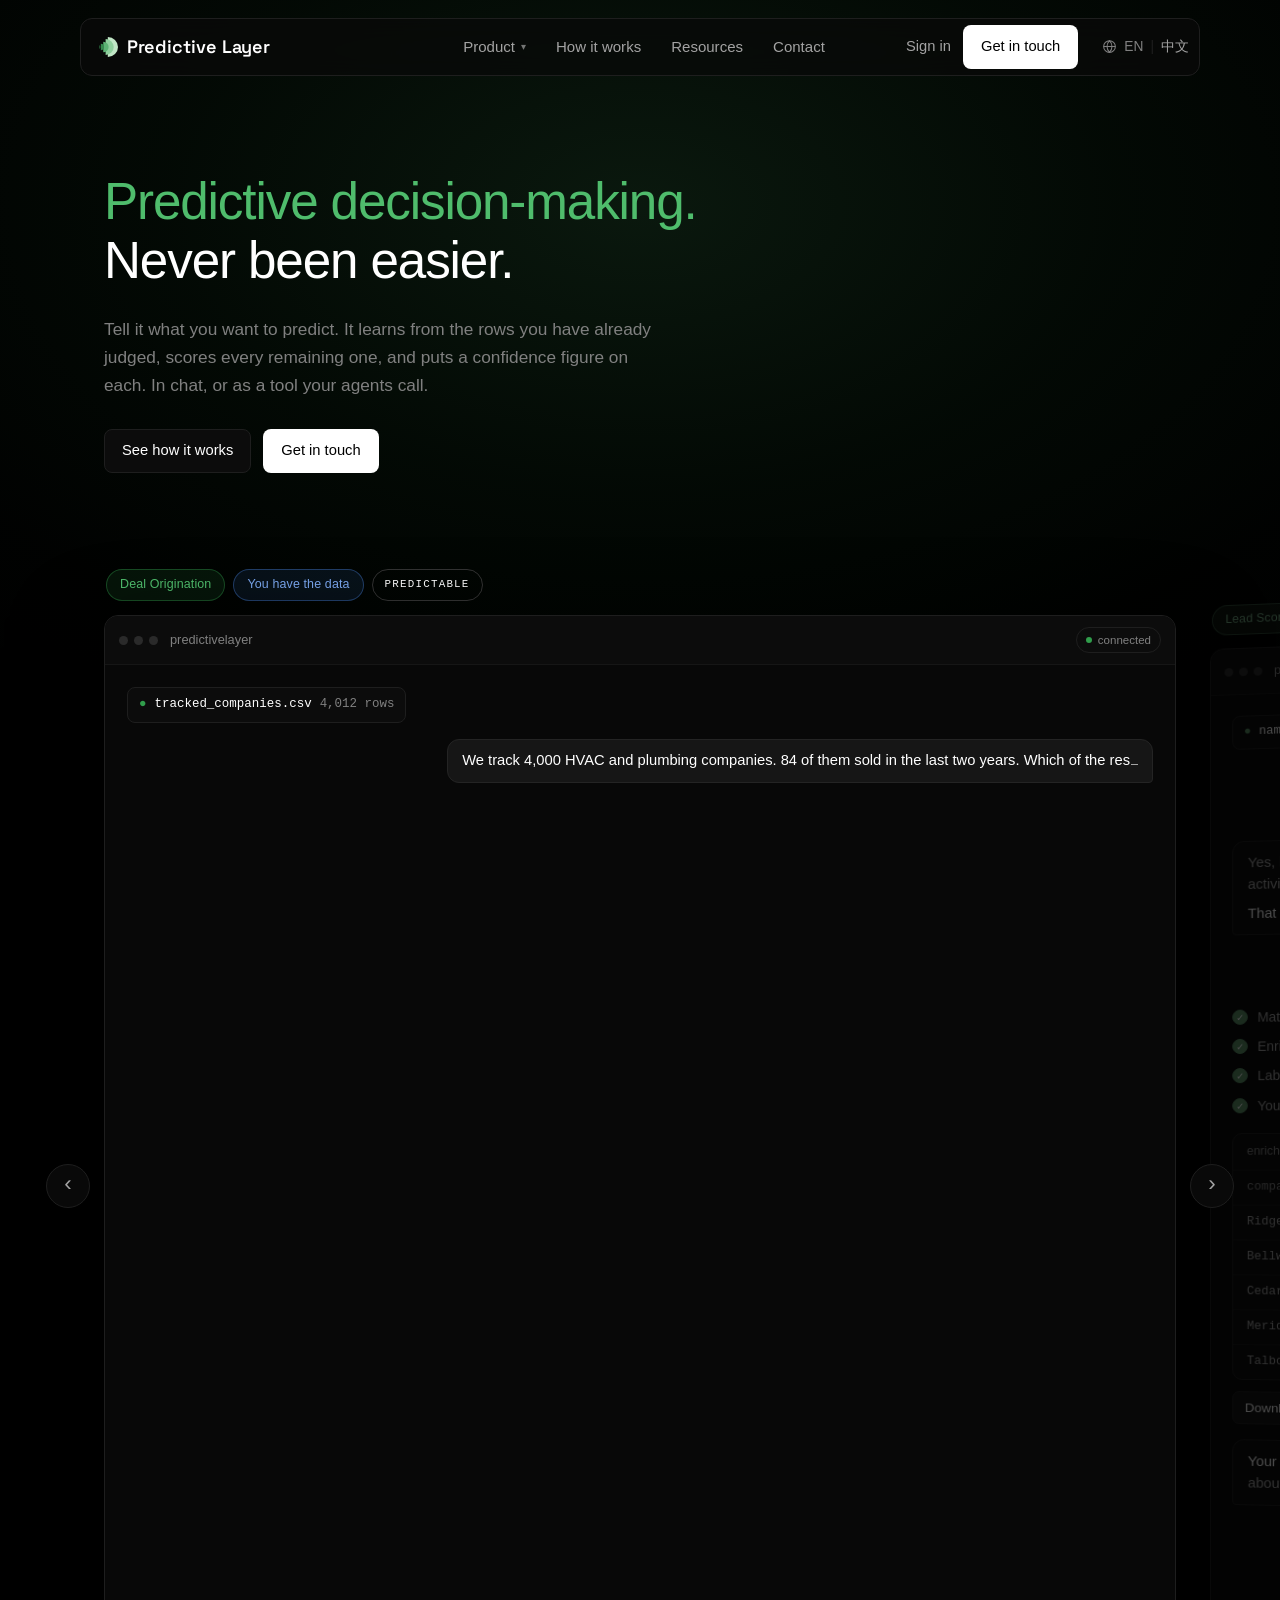
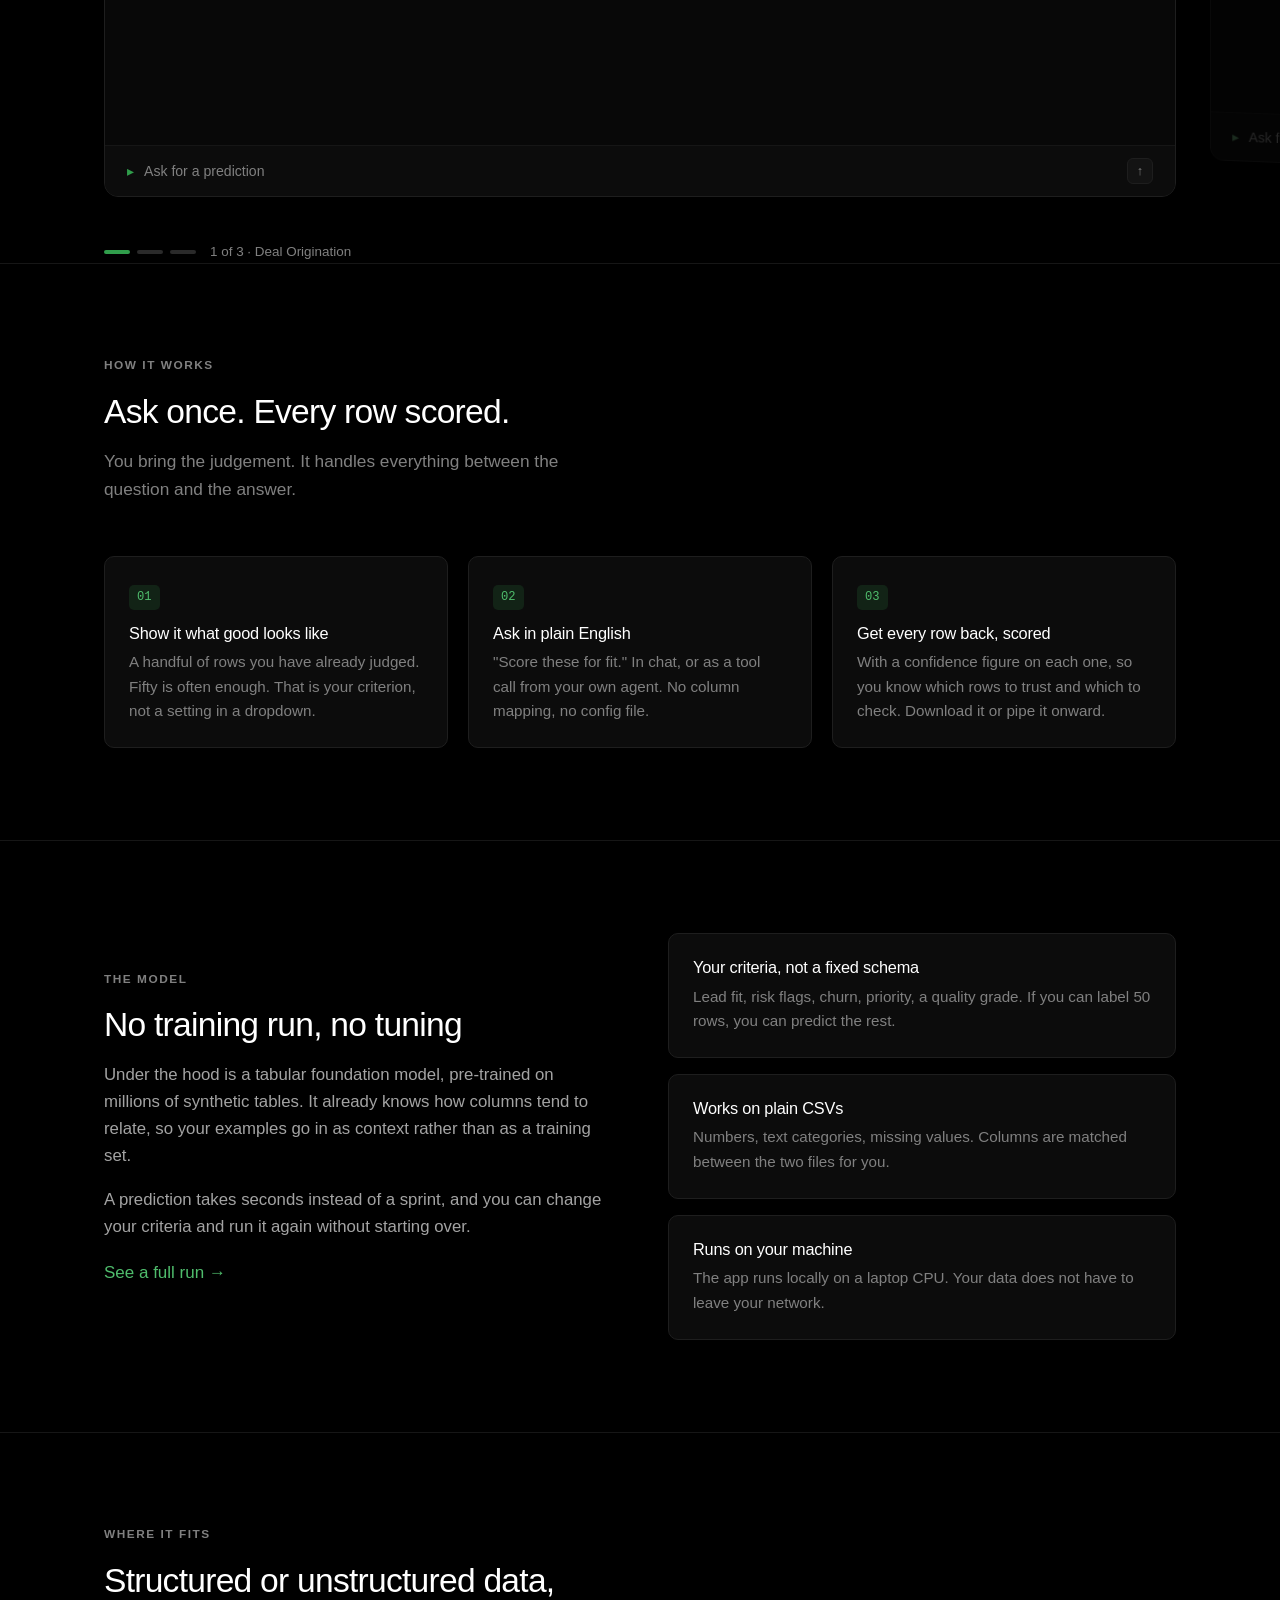
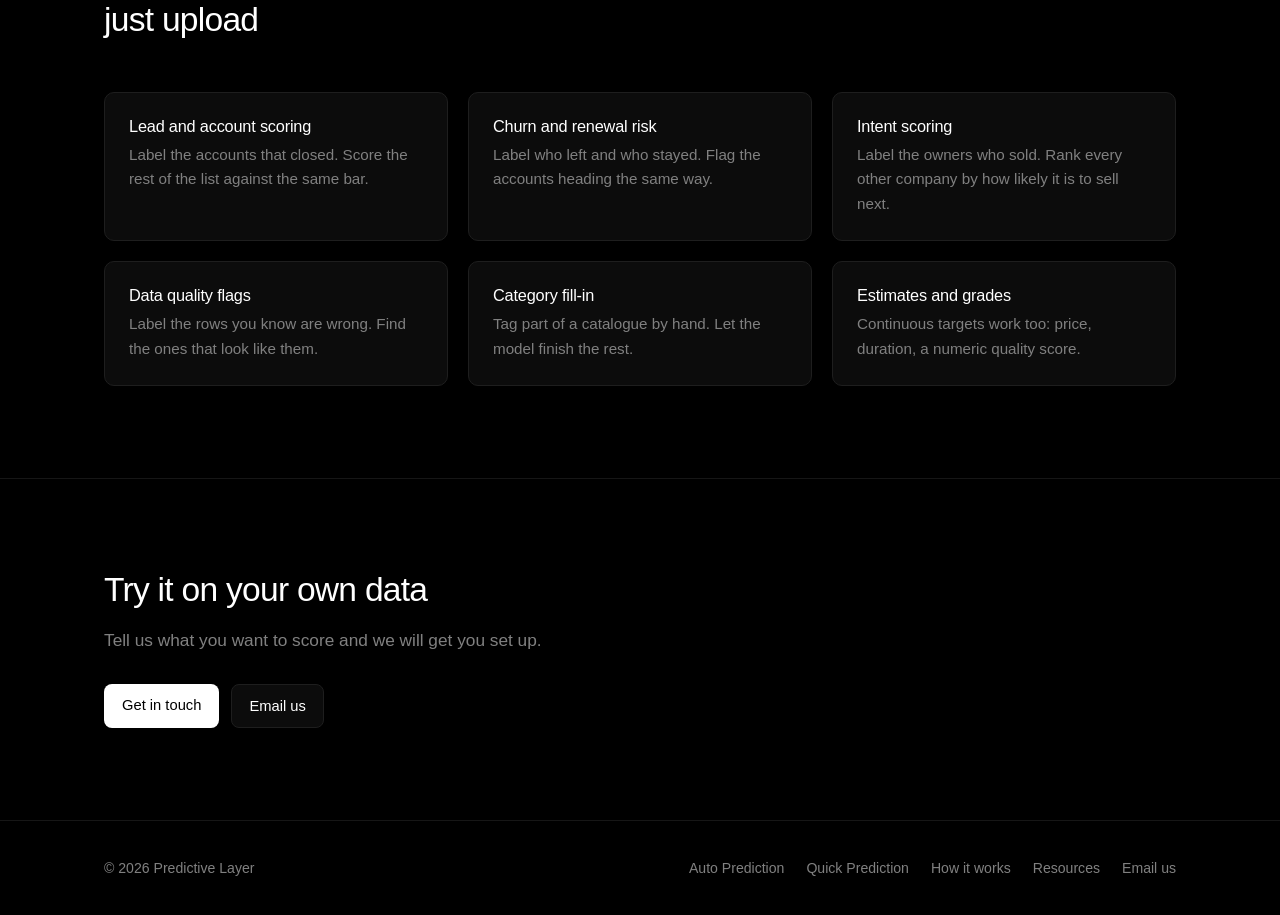
==== index.html @ 9418188b "Fix the blank results table, the dead contact button, and add Try it now Three things, all on the ma" ====
<!DOCTYPE html>
<html lang="en">
<head>
<meta charset="utf-8">
<meta name="viewport" content="width=device-width, initial-scale=1">
<title>predictivelayer.io — predictive decision-making, never been easier</title>
<meta name="description" content="Say what you want to predict. It learns from your labeled examples and scores every remaining row, with a confidence figure on each. In chat, or as a tool your agents call.">
<meta name="theme-color" content="#000000">
<link rel="stylesheet" href="styles.css?v=33">
<link rel="icon" href="/logo.svg" type="image/svg+xml">
</head>
<body>

<header class="site-header">
  <div class="wrap nav">
    <a class="wordmark" href="index.html"><img class="wordmark-mark" src="logo.svg" alt="" width="19" height="20" aria-hidden="true">Predictive Layer</a>
    <nav class="nav-links">
      <div class="nav-item">
        <button class="nav-trigger" aria-expanded="false" aria-haspopup="true">Product <span class="chev">&#9662;</span></button>
        <div class="menu">
          <a class="menu-item" href="auto.html">
            <span class="menu-title">Auto Prediction <span class="menu-tag">Flagship</span></span>
            <span class="menu-desc">Bring a question and a list of rows. It finds the data, labels a sample with you, and scores the rest.</span>
          </a>
          <a class="menu-item" href="product.html">
            <span class="menu-title">Quick Prediction <span class="menu-tag soft">Available now</span></span>
            <span class="menu-desc">Already have the rows and the labels? Drop in two CSVs and get a scored column back.</span>
          </a>
        </div>
      </div>
      <a href="index.html#how">How it works</a>
      <a href="resources.html">Resources</a>
      <a href="contact.html">Contact</a>
    </nav>
    <div class="nav-right">
      <a class="nav-signin" href="https://app.predictivelayer.io">Sign in</a>
      <a class="btn btn-primary" href="contact.html">Get in touch</a>
      <div class="lang-switch" role="group" aria-label="Language / 语言">
        <svg class="lang-globe" width="15" height="15" viewBox="0 0 16 16" fill="none" aria-hidden="true" focusable="false"><circle cx="8" cy="8" r="6.25" stroke="currentColor" stroke-width="1.1"/><path d="M1.75 8h12.5M8 1.75c1.7 1.85 2.65 3.95 2.65 6.25S9.7 12.4 8 14.25C6.3 12.4 5.35 10.3 5.35 8S6.3 3.6 8 1.75z" stroke="currentColor" stroke-width="1.1"/></svg>
        <span class="lang-current" aria-current="true">EN</span>
        <span class="lang-sep">|</span>
        <a class="lang-link" href="zh/index.html">中文</a>
      </div>
    </div>
    <button class="nav-toggle" aria-expanded="false" aria-label="Menu">Menu</button>
  </div>
</header>

<main>

  <section class="hero">
    <div class="wrap">
      <h1><span class="hl">Predictive decision-making.</span><br class="brk"> Never been easier.</h1>
      <p class="sub">Tell it what you want to predict. It learns from the rows you have already judged, scores every remaining one, and puts a confidence figure on each. In chat, or as a tool your agents call.</p>
      <div class="btn-row center">
        <a class="btn btn-secondary" href="auto.html">See how it works</a>
        <a class="btn btn-primary" href="contact.html">Get in touch</a>
      </div>

      <div class="hero-visual">
        <div class="carousel-wrap">
          <div class="carousel" id="carousel">
          <div class="demo-card" data-scene
               data-label="Deal Origination">
            <span class="scene-tags"><span class="tag-use">Deal Origination</span><span class="tag-data">You have the data</span><span class="tag-verdict">Predictable</span></span>
            <div class="demo">
            <div class="demo-bar">
              <span class="dots"><i></i><i></i><i></i></span>
              <span>predictivelayer</span>
              <span class="spacer"></span>
              <span class="pill"><span class="live"></span> connected</span>
            </div>
            <div class="demo-body">

              <div class="chips">
                <span class="chip"><span class="ic">&#9679;</span> tracked_companies.csv <span class="sz">4,012 rows</span></span>
              </div>

              <div class="msg msg-user" data-q="We track 4,000 HVAC and plumbing companies. 84 of them sold in the last two years. Which of the rest are most likely to sell next?"><span data-typed></span><span class="cursor"></span></div>

              <div class="msg msg-bot">
                I will treat those 84 owners as your examples of someone who sold, and score everyone else against them.
                <span class="q">Two things before I start. Does a sale to a strategic buyer count the same as a sale to a fund? And is there a size you stop caring below?</span>
              </div>

              <div class="msg msg-user" data-q="Both count. Ignore anything under 20 staff."><span data-typed></span><span class="cursor"></span></div>

              <div class="steps">
                <div class="step"><span class="tick">&#10003;</span>Read your list <span class="val">4,012 companies, 84 marked sold</span></div>
                <div class="step"><span class="tick">&#10003;</span>Kept the ones in range <span class="val">3,180 with 20 staff or more</span></div>
                <div class="step"><span class="tick">&#10003;</span>Found what the 84 had in common <span class="val">owner age, years held, flat headcount</span></div>
                <div class="step"><span class="tick">&#10003;</span>Scored everyone else <span class="val">3,096 companies in 7.4s</span></div>
              </div>

              <div class="result">
                <div class="tbl-wrap">
                  <div class="tbl-head"><span>tracked_companies_scored.csv</span><span class="dl">sorted by sell intent</span></div>
                  <div class="tbl-scroll">
                    <table class="data">
                      <thead>
                        <tr>
                          <th>company</th><th>owner age</th><th>years held</th><th>staff</th><th>state</th>
                          <th class="col-new">sell intent</th><th class="col-new">confidence</th>
                        </tr>
                      </thead>
                      <tbody>
                        <tr><td>Northwind Mechanical</td><td>63</td><td>27</td><td>41</td><td>OH</td>
                            <td class="col-new">high</td><td class="col-new">0.92</td></tr>
                        <tr><td>Kestrel Heating</td><td>67</td><td>31</td><td>24</td><td>PA</td>
                            <td class="col-new">high</td><td class="col-new">0.81</td></tr>
                        <tr><td>Orchard Climate</td><td>59</td><td>22</td><td>63</td><td>NC</td>
                            <td class="col-new">high</td><td class="col-new">0.64</td></tr>
                        <tr><td>Vantage Air</td><td>45</td><td>12</td><td>130</td><td>FL</td>
                            <td class="col-new">low</td><td class="col-new">0.90</td></tr>
                        <tr><td>Aster Plumbing Co</td><td>38</td><td>6</td><td>88</td><td>TX</td>
                            <td class="col-new">low</td><td class="col-new">0.87</td></tr>
                      </tbody>
                    </table>
                  </div>
                </div>
                <div class="demo-cta"><span class="dl">Download CSV</span><span>Your original rows, untouched. Two columns added.</span></div>
              </div>

              <div class="msg msg-bot">
                <b>214 companies score above 0.80.</b> That is your call list for the quarter. Ask me why any one of them scored the way it did, or tell me I got one wrong and I will take it into account.
              </div>

            </div>
            <div class="demo-foot">
              <span class="caret">&#9656;</span>
              <span>Ask for a prediction</span>
              <span class="spacer"></span>
              <span class="send">&#8593;</span>
            </div>
            </div>
          </div>
          <div class="demo-card" data-scene
               data-label="Lead Scoring">
            <span class="scene-tags"><span class="tag-use">Lead Scoring</span><span class="tag-data missing">You do not have the data</span><span class="tag-verdict">Predictable</span></span>
            <div class="demo">
            <div class="demo-bar">
              <span class="dots"><i></i><i></i><i></i></span>
              <span>predictivelayer</span>
              <span class="spacer"></span>
              <span class="pill"><span class="live"></span> connected</span>
            </div>
            <div class="demo-body">

              <div class="chips">
                <span class="chip"><span class="ic">&#9679;</span> names_only.csv <span class="sz">1,120 rows &middot; 2 columns</span></span>
              </div>

              <div class="msg msg-user" data-q="All I have is 1,120 company names and the town each one is in. No headcount, no owner, no accounts. Can you still tell me which ones are worth a call?"><span data-typed></span><span class="cursor"></span></div>

              <div class="msg msg-bot">
                Yes, but I have to go and find the data first. For each name I will pull what is public: headcount, how long it has traded, hiring activity, reviews, licence records. Then I will label a sample myself, in writing, and you correct the ones I got wrong.
                <span class="q">That data is scraped, so it is right most of the time and not all of the time. How many companies do you want to end up ringing?</span>
              </div>

              <div class="msg msg-user" data-q="About fifty. I would rather see too many than miss one."><span data-typed></span><span class="cursor"></span></div>

              <div class="steps">
                <div class="step"><span class="tick">&#10003;</span>Matched your names to a public record <span class="val">1,043 of 1,120</span></div>
                <div class="step"><span class="tick">&#10003;</span>Enriched every one <span class="val">14 fields per company, from filings, job posts and reviews</span></div>
                <div class="step"><span class="tick">&#10003;</span>Labeled a sample itself <span class="val">60 rows, each with a written reason</span></div>
                <div class="step"><span class="tick">&#10003;</span>You changed 7, then it scored the rest <span class="val">983 companies in 4.1s</span></div>
              </div>

              <div class="result">
                <div class="tbl-wrap">
                  <div class="tbl-head"><span>enriched_and_scored.csv</span><span class="dl">five columns it found, two it predicted</span></div>
                  <div class="tbl-scroll">
                    <table class="data">
                      <thead>
                        <tr>
                          <th>company</th><th>town</th><th>staff</th><th>years trading</th><th>hiring</th>
                          <th class="col-new">worth a call</th><th class="col-new">confidence</th>
                        </tr>
                      </thead>
                      <tbody>
                        <tr><td>Ridgeline Plumbing</td><td>Toledo OH</td><td>31</td><td>24</td><td>none</td>
                            <td class="col-new">yes</td><td class="col-new">0.74</td></tr>
                        <tr><td>Bellweather Heating</td><td>Erie PA</td><td>44</td><td>19</td><td>none</td>
                            <td class="col-new">yes</td><td class="col-new">0.68</td></tr>
                        <tr><td>Cedar Point Mechanical</td><td>Akron OH</td><td>26</td><td>31</td><td>none</td>
                            <td class="col-new">yes</td><td class="col-new">0.61</td></tr>
                        <tr><td>Meridian Air</td><td>Columbus OH</td><td>118</td><td>9</td><td>heavy</td>
                            <td class="col-new">no</td><td class="col-new">0.83</td></tr>
                        <tr><td>Talbot Services</td><td>Dayton OH</td><td>12</td><td>5</td><td>steady</td>
                            <td class="col-new">no</td><td class="col-new">0.79</td></tr>
                      </tbody>
                    </table>
                  </div>
                </div>
                <div class="demo-cta"><span class="dl">Download CSV</span><span>Your two columns, plus the fourteen it found and the two it predicted.</span></div>
              </div>

              <div class="msg msg-bot">
                <b>Your top 50 are ready.</b> Three fields in ten came from a guess rather than a filing, so treat this as who to ring first, not as a fact about the business. Ask me where any number came from and I will show you the source.
              </div>

            </div>
            <div class="demo-foot">
              <span class="caret">&#9656;</span>
              <span>Ask for a prediction</span>
              <span class="spacer"></span>
              <span class="send">&#8593;</span>
            </div>
            </div>
          </div>
          <div class="demo-card" data-scene
               data-label="Pattern recognition">
            <span class="scene-tags"><span class="tag-use">Pattern recognition</span><span class="tag-data complex">Predict a complex value</span><span class="tag-verdict">Predictable</span></span>
            <div class="demo">
            <div class="demo-bar">
              <span class="dots"><i></i><i></i><i></i></span>
              <span>predictivelayer</span>
              <span class="spacer"></span>
              <span class="pill"><span class="live"></span> connected</span>
            </div>
            <div class="demo-body">

              <div class="chips">
                <span class="chip"><span class="ic">&#9679;</span> past_deals.csv <span class="sz">210 rows &middot; 9 columns</span></span>
                <span class="chip"><span class="ic">&#9679;</span> current_pipeline.csv <span class="sz">12 rows</span></span>
              </div>

              <div class="msg msg-user" data-q="Here are 210 deals we have closed or watched close, with what was paid and the earnings at the time. What would the twelve on my current list go for?"><span data-typed></span><span class="cursor"></span></div>

              <div class="msg msg-bot">
                Your file has price paid and it has earnings, but there is no column for the multiple, and the multiple is the thing you are asking me to predict.
                <span class="q">I can work it out: price divided by earnings, on every row where both are filled. Two of your deals have no earnings and would drop out. Shall I derive it?</span>
              </div>

              <div class="msg msg-user" data-q="Yes, derive it."><span data-typed></span><span class="cursor"></span></div>

              <div class="msg msg-bot">
                Done. 208 deals now carry a multiple, from 3.1x to 8.4x.
                <span class="q">That is thin for a number spread that wide. I can keep some of your deals back and price them blind, so you see how far off I am before you trust the twelve. How many should I hold?</span>
              </div>

              <div class="msg msg-user" data-q="Hold forty."><span data-typed></span><span class="cursor"></span></div>

              <div class="steps">
                <div class="step"><span class="tick">&#10003;</span>Derived the multiple <span class="val">price &divide; earnings, on 208 of 210 deals</span></div>
                <div class="step"><span class="tick">&#10003;</span>Held 40 back and priced them blind <span class="val">never saw what was paid</span></div>
                <div class="step"><span class="tick">&#10003;</span>Checked itself against the real price <span class="val">off by 0.4x on average</span></div>
                <div class="step"><span class="tick">&#10003;</span>Priced your current list <span class="val">12 companies in 1.2s</span></div>
              </div>

              <div class="result">
                <div class="tbl-wrap">
                  <div class="tbl-head"><span>current_pipeline_priced.csv</span><span class="dl">sorted by multiple</span></div>
                  <div class="tbl-scroll">
                    <table class="data">
                      <thead>
                        <tr>
                          <th>company</th><th>revenue</th><th>ebitda</th><th>staff</th><th>years trading</th>
                          <th class="col-new">multiple</th><th class="col-new">likely range</th>
                        </tr>
                      </thead>
                      <tbody>
                        <tr><td>Orchard Climate</td><td>$14.2m</td><td>$2.7m</td><td>63</td><td>22</td>
                            <td class="col-new">6.1</td><td class="col-new">5.2 to 7.3</td></tr>
                        <tr><td>Vantage Air</td><td>$26.8m</td><td>$4.1m</td><td>130</td><td>12</td>
                            <td class="col-new">5.9</td><td class="col-new">5.1 to 6.8</td></tr>
                        <tr><td>Northwind Mechanical</td><td>$9.4m</td><td>$1.6m</td><td>41</td><td>27</td>
                            <td class="col-new">5.4</td><td class="col-new">4.8 to 6.2</td></tr>
                        <tr><td>Aster Plumbing Co</td><td>$17.3m</td><td>$2.2m</td><td>88</td><td>6</td>
                            <td class="col-new">4.9</td><td class="col-new">4.0 to 6.0</td></tr>
                        <tr><td>Kestrel Heating</td><td>$5.1m</td><td>$0.8m</td><td>24</td><td>31</td>
                            <td class="col-new">4.6</td><td class="col-new">3.9 to 5.4</td></tr>
                      </tbody>
                    </table>
                  </div>
                </div>
                <div class="demo-cta"><span class="dl">Download CSV</span><span>A multiple and a range on every row in your pipeline.</span></div>
              </div>

              <div class="msg msg-bot">
                <b>Median 5.1x across your twelve.</b> Two sit above anything you have paid before, which usually means I have no close comparison rather than that the business is special. On the forty deals I never saw, I was off by 0.4x.
              </div>

            </div>
            <div class="demo-foot">
              <span class="caret">&#9656;</span>
              <span>Ask for a prediction</span>
              <span class="spacer"></span>
              <span class="send">&#8593;</span>
            </div>
            </div>
          </div>
          </div>
          <button class="demo-arrow prev" data-demo-prev aria-label="Previous example">&#8249;</button>
          <button class="demo-arrow next" data-demo-next aria-label="Next example">&#8250;</button>
        </div>

        <div class="demo-nav">
          <span class="demo-pips" id="demo-pips"></span>
          <span class="demo-label" id="demo-label"></span>
        </div>
      </div>
      </div>
    </div>
  </section>

  <section class="rule" id="how">
    <div class="wrap">
      <p class="eyebrow center">How it works</p>
      <h2 class="center">Ask once. Every row scored.</h2>
      <p class="sub center">You bring the judgement. It handles everything between the question and the answer.</p>
      <div class="grid grid-3" style="margin-top:52px">
        <div class="card">
          <span class="step-num">01</span>
          <h3>Show it what good looks like</h3>
          <p>A handful of rows you have already judged. Fifty is often enough. That is your criterion, not a setting in a dropdown.</p>
        </div>
        <div class="card">
          <span class="step-num">02</span>
          <h3>Ask in plain English</h3>
          <p>"Score these for fit." In chat, or as a tool call from your own agent. No column mapping, no config file.</p>
        </div>
        <div class="card">
          <span class="step-num">03</span>
          <h3>Get every row back, scored</h3>
          <p>With a confidence figure on each one, so you know which rows to trust and which to check. Download it or pipe it onward.</p>
        </div>
      </div>
    </div>
  </section>

  <section class="rule">
    <div class="wrap">
      <div class="grid split">
        <div>
          <p class="eyebrow">The model</p>
          <h2>No training run, no tuning</h2>
          <p class="lead">Under the hood is a tabular foundation model, pre-trained on millions of synthetic tables. It already knows how columns tend to relate, so your examples go in as context rather than as a training set.</p>
          <p class="lead">A prediction takes seconds instead of a sprint, and you can change your criteria and run it again without starting over.</p>
          <p><a href="auto.html">See a full run &rarr;</a></p>
        </div>
        <div class="grid" style="gap:16px">
          <div class="card">
            <h3>Your criteria, not a fixed schema</h3>
            <p>Lead fit, risk flags, churn, priority, a quality grade. If you can label 50 rows, you can predict the rest.</p>
          </div>
          <div class="card">
            <h3>Works on plain CSVs</h3>
            <p>Numbers, text categories, missing values. Columns are matched between the two files for you.</p>
          </div>
          <div class="card">
            <h3>Runs on your machine</h3>
            <p>The app runs locally on a laptop CPU. Your data does not have to leave your network.</p>
          </div>
        </div>
      </div>
    </div>
  </section>

  <section class="rule">
    <div class="wrap">
      <p class="eyebrow center">Where it fits</p>
      <h2 class="center">Structured or unstructured data,<br class="brk"> just upload</h2>
      <div class="grid grid-3" style="margin-top:52px">
        <div class="card"><h3>Lead and account scoring</h3><p>Label the accounts that closed. Score the rest of the list against the same bar.</p></div>
        <div class="card"><h3>Churn and renewal risk</h3><p>Label who left and who stayed. Flag the accounts heading the same way.</p></div>
        <div class="card"><h3>Intent scoring</h3><p>Label the owners who sold. Rank every other company by how likely it is to sell next.</p></div>
        <div class="card"><h3>Data quality flags</h3><p>Label the rows you know are wrong. Find the ones that look like them.</p></div>
        <div class="card"><h3>Category fill-in</h3><p>Tag part of a catalogue by hand. Let the model finish the rest.</p></div>
        <div class="card"><h3>Estimates and grades</h3><p>Continuous targets work too: price, duration, a numeric quality score.</p></div>
      </div>
    </div>
  </section>

  <section class="rule">
    <div class="wrap narrow center">
      <h2>Try it on your own data</h2>
      <p class="sub center" style="margin-bottom:0">Tell us what you want to score and we will get you set up.</p>
      <div class="btn-row center">
        <a class="btn btn-primary" href="contact.html">Get in touch</a>
        <button class="btn btn-secondary" data-mail-open>Email us</button>
      </div>
    </div>
  </section>

</main>

<footer class="site-footer">
  <div class="wrap footer-row">
    <div>&copy; 2026 Predictive Layer</div>
    <div class="footer-links">
      <a href="auto.html">Auto Prediction</a>
      <a href="product.html">Quick Prediction</a>
      <a href="index.html#how">How it works</a>
      <a href="resources.html">Resources</a>
      <a href="#" data-mail-open>Email us</a>
    </div>
  </div>
</footer>

<script src="main.js?v=16"></script>
</body>
</html>
---- styles.css ----
/* predictivelayer.io — marketing site
   Plain CSS. No frameworks, no external fonts, no trackers. */

:root {
  /* True black, greys stepped so panels separate without a visible border. */
  --bg:         #000;
  --bg-2:       #080808;
  --panel:      #0c0c0c;
  --panel-2:    #131313;
  --line:       #1e1e1e;
  --line-soft:  #161616;

  --ink:        #fff;
  --ink-2:      #a3a3a3;
  --muted:      #808080;

  /* Brand green. --sand is the fill, --sand-text the lifted version for
     small text and links. The names are historical; the hue is green. */
  --sand-deep:  #1f4d2d;
  --sand:       #309d4b;
  --sand-2:     #277f3d;
  --sand-text:  #4fbc6c;
  --sand-soft:  #c1e6c6;

  /* Supporting spectrum. Blue is the second state and the second data
     series. Amber is caution. Red is errors only, never a data category.
     Red and green are never the only thing telling two states apart. */
  --blue:       #4a86e8;
  --blue-text:  #7ba8f0;
  --blue-dim:   rgba(74,134,232,.15);
  --amber:      #d9962b;
  --amber-text: #e9b84a;
  --amber-dim:  rgba(217,150,43,.13);
  --red:        #e5484d;
  --red-text:   #f08d90;
  --violet:     #8b7bea;

  --accent:     var(--sand);
  --accent-2:   var(--sand-2);
  --accent-dim: rgba(48,157,75,.16);
  --accent-ink: var(--sand-text);

  --radius:     10px;
  --radius-lg:  14px;
  --maxw:       1120px;

  --font: -apple-system, BlinkMacSystemFont, "Segoe UI", Roboto, Helvetica,
          Arial, sans-serif;
  --mono: ui-monospace, SFMono-Regular, "SF Mono", Menlo, Consolas,
          "Liberation Mono", monospace;
}

/* Space Grotesk, SIL Open Font License. Self-hosted and subset to the
   sixteen characters of the wordmark, so it costs 1.4KB and no third party
   ever sees a request. */
@font-face {
  font-family: "Wordmark";
  src: url("wordmark.woff2") format("woff2");
  font-weight: 600;
  font-style: normal;
  font-display: swap;
}

/* The Chinese wordmark, same trick: Alibaba PuHuiTi 3.0 SemiBold subset to
   the four characters of 普微智能. 1.4KB, so it costs the same as the Latin
   one and looks identical on every machine instead of falling back to
   whatever CJK font the visitor happens to have. Free for commercial use. */
@font-face {
  font-family: "WordmarkZH";
  src: url("wordmark-zh.woff2") format("woff2");
  font-weight: 600;
  font-style: normal;
  font-display: swap;
}

*, *::before, *::after { box-sizing: border-box; }

html {
  -webkit-text-size-adjust: 100%;
  scroll-behavior: smooth;
  background: var(--bg);
  /* The hero carousel is deliberately wider than the viewport. Clip rather
     than hide: clip does not turn the root into a scroll container, so it
     cannot be dragged sideways and sticky positioning still works. */
  overflow-x: clip;
}

body {
  margin: 0;
  /* Positioned so the oversized glow below is clipped by body's own box.
     Without this its containing block is the page, and it escapes the clip
     and drags a horizontal scrollbar along with it. */
  position: relative;
  font-family: var(--font);
  font-size: 17px;
  line-height: 1.6;
  color: var(--ink-2);
  background: var(--bg);
  -webkit-font-smoothing: antialiased;
  overflow-x: clip;
}

/* Green glow behind the top of the page. Kept low: on true black a wash
   this size reads as haze long before it reads as colour. */
body::before {
  content: "";
  position: absolute;
  top: -420px;
  left: 50%;
  transform: translateX(-50%);
  width: 2100px;
  height: 1250px;
  background: radial-gradient(ellipse at center,
              rgba(79,188,108,.13) 0%,
              rgba(48,157,75,.06) 32%,
              rgba(31,77,45,.025) 56%,
              rgba(0,0,0,0) 74%);
  pointer-events: none;
  z-index: 0;
}

h1, h2, h3, h4 {
  color: var(--ink);
  line-height: 1.16;
  letter-spacing: -0.022em;
  margin: 0 0 .5em;
  font-weight: 500;
}

h1 { font-size: 3.2rem; }
h2 { font-size: 2.1rem; }
h3 { font-size: 1.02rem; font-weight: 500; letter-spacing: -0.012em; }

p { margin: 0 0 1.05em; }

a { color: var(--accent-ink); text-decoration: none; }
a:hover { color: var(--sand-soft); }

code {
  font-family: var(--mono);
  font-size: .875em;
  background: var(--panel-2);
  border: 1px solid var(--line);
  border-radius: 4px;
  padding: .1em .38em;
  color: var(--ink);
}

.wrap { max-width: var(--maxw); margin: 0 auto; padding: 0 24px; position: relative; z-index: 1; }
/* keep narrow blocks on the same left edge as the rest of the page */
.narrow { max-width: var(--maxw); }
.narrow > * { max-width: 720px; }
.center { text-align: left; }

/* ---------- header ---------- */

.site-header { position: relative; z-index: 40; padding-top: 18px; }

.nav {
  display: grid;
  grid-template-columns: 1fr auto 1fr;
  align-items: center;
  height: 58px;
  padding: 0 10px 0 18px;
  border: 1px solid var(--line);
  border-radius: 12px;
  background: rgba(10,10,10,.76);
  backdrop-filter: saturate(160%) blur(12px);
}

/* The mark sits left of the name. Fixed height so it lines up with the
   cap height of the wordmark rather than the full line box. */
.wordmark-mark {
  height: 20px;
  width: auto;
  margin-right: 9px;
  display: block;
  flex: none;
}

.wordmark {
  font-family: "Wordmark", var(--font);
  font-size: 1.13rem;
  font-weight: 600;
  color: var(--ink);
  letter-spacing: -0.005em;
  display: inline-flex;
  align-items: center;
  justify-self: start;
}
.wordmark:hover { color: var(--ink); }

/* The self-hosted Wordmark font is a Latin-only subset (see @font-face
   above) and has no CJK glyphs, so on zh/ pages it silently falls through
   to the tail of --font instead of getting deliberate treatment. Give the
   Chinese wordmark its own system CJK stack, and drop the Latin tracking,
   which reads as mis-kerned on Chinese characters. */
:lang(zh) .wordmark {
  font-family: "WordmarkZH", "PingFang SC", "Microsoft YaHei", "Heiti SC", var(--font);
  letter-spacing: .02em;
}

.nav-links { display: flex; align-items: center; gap: 30px; justify-self: center; }
.nav-links a { color: var(--ink-2); font-size: .94rem; font-weight: 450; }
.nav-links a:hover { color: var(--ink); }
.nav-links a.active { color: var(--ink); }

.nav-right { justify-self: end; display: flex; align-items: center; gap: 12px; }

/* Sign in. Sends people to the app on app.predictivelayer.io, which is a
   different host from this static site. Kept as a plain text link so the
   one primary button in the header stays "Get in touch". */
.nav-signin { color: var(--ink-2); font-size: .92rem; font-weight: 450; white-space: nowrap; }
.nav-signin:hover { color: var(--ink); }

.nav-toggle {
  display: none;
  background: var(--panel);
  border: 1px solid var(--line);
  border-radius: 7px;
  padding: 7px 11px;
  cursor: pointer;
  color: var(--ink);
  font-size: .88rem;
  font-family: var(--font);
}

/* ---------- buttons ---------- */

.btn {
  display: inline-block;
  padding: 9px 17px;
  border-radius: 8px;
  font-size: .92rem;
  font-weight: 500;
  border: 1px solid transparent;
  cursor: pointer;
  font-family: var(--font);
  transition: background .15s ease, border-color .15s ease, color .15s ease;
  white-space: nowrap;
}

/* Quartr-style primary: white fill, black label. The green stays for
   accents and data, so the one button on a page is the loudest thing. */
.btn-primary { background: #fff; color: #000; }
.btn-primary:hover { background: #d9d9d9; color: #000; }

.btn-secondary {
  background: var(--panel);
  color: var(--ink);
  border-color: var(--line);
}
.btn-secondary:hover { background: var(--panel-2); border-color: #2e2e2e; color: var(--ink); }

.btn-ghost { background: none; color: var(--ink-2); padding: 9px 4px; }
.btn-ghost:hover { color: var(--ink); }

.btn-row { display: flex; flex-wrap: wrap; gap: 12px; margin-top: 30px; }
.btn-row.center { justify-content: flex-start; }

/* ---------- sections ---------- */

section { padding: 92px 0; position: relative; }
section.tight { padding: 66px 0; }
.rule { border-top: 1px solid var(--line-soft); }

.eyebrow {
  font-size: .74rem;
  font-weight: 600;
  letter-spacing: .13em;
  text-transform: uppercase;
  color: var(--muted);
  margin-bottom: 18px;
}

.lead { font-size: 1.05rem; color: var(--ink-2); }
.sub  { font-size: 1.08rem; color: var(--muted); max-width: 52ch; }

/* ---------- hero ---------- */

.hero { padding: 96px 0 0; text-align: left; }
.hero h1 { max-width: 22ch; margin-left: 0; }
.hl { color: var(--sand-text); }
.hl-alt { color: var(--sand-text); }

/* line break that only applies on wide screens */
br.brk { display: none; }
@media (min-width: 981px) { br.brk { display: inline; } }
.hero .sub { margin: 0; max-width: 58ch; }

.hero-visual { margin-left: calc(50% - 50vw); margin-right: calc(50% - 50vw); }

/* ---------- animated chat demo ---------- */

.demo {
  position: relative;
  border: 1px solid var(--line);
  border-radius: var(--radius-lg);
  background: var(--bg-2);
  overflow: hidden;
  text-align: left;
  box-shadow: 0 -1px 0 rgba(255,255,255,.03) inset,
              0 30px 90px rgba(0,0,0,.55);
}

/* Three examples share the panel. Only one is in the document at a time, so
   the animation never runs against something nobody can see. */
.scene[hidden] { display: none; }

/* ---------- carousel ----------
   Three complete panels sit side by side. The centred one is live; the two
   either side lurk at the edges, faded and turned away, so it is obvious
   there is more without them competing for attention. Native horizontal
   scrolling does the moving, so trackpads, touch and the arrows all work
   without a line of scroll maths. */

.hero-visual { margin-top: 62px; }

.carousel-wrap { position: relative; }

.carousel {
  display: flex;
  gap: 34px;
  overflow-x: auto;
  overscroll-behavior-x: contain;
  scroll-snap-type: x mandatory;
  perspective: 2200px;
  padding: 34px 0 40px;
  /* Gutters centre the first and last card instead of pinning them to the
     edge, so every card can reach the middle. */
  padding-left:  max(24px, calc(50vw - var(--card-w) / 2));
  padding-right: max(24px, calc(50vw - var(--card-w) / 2));
  scrollbar-width: none;
  -ms-overflow-style: none;
}
.carousel::-webkit-scrollbar { display: none; }

.demo-card {
  --card-w: min(1072px, 88vw);
  flex: 0 0 var(--card-w);
  /* A flex item will not shrink below its content by default, and the table
     inside has nowrap cells. Without this the card grows past the viewport
     on a phone instead of letting the table scroll inside itself. */
  min-width: 0;
  scroll-snap-align: center;
  /* Cards stretch to the tallest one. Pass that height down so the panel
     fills the card instead of leaving a gap under the shorter examples. */
  display: flex;
  flex-direction: column;
  transition: opacity .45s ease, transform .45s ease, filter .45s ease;
  transform-style: preserve-3d;
}
.demo-card > .demo { flex: 1; display: flex; flex-direction: column; }
.demo-card > .demo > .demo-body { flex: 1; }
.carousel { --card-w: min(1072px, 88vw); }

/* The two that are not centred. */
.demo-card.aside { opacity: .3; filter: saturate(.5); }
.demo-card.aside.left  { transform: rotateY(9deg)  scale(.94); transform-origin: right center; }
.demo-card.aside.right { transform: rotateY(-9deg) scale(.94); transform-origin: left center; }
.demo-card.aside .demo { box-shadow: none; }

.scene-tags {
  display: flex;
  flex-wrap: wrap;
  gap: 8px;
  margin: 0 0 14px 2px;
}
.tag-use, .tag-data, .tag-verdict {
  font-size: .78rem;
  letter-spacing: .01em;
  border-radius: 20px;
  padding: 5px 13px;
  white-space: nowrap;
}
/* What the run is for. */
.tag-use {
  color: var(--accent-ink);
  background: rgba(48,157,75,.12);
  border: 1px solid rgba(48,157,75,.4);
}
/* Where the data stands. Blue when they already hold it, red when they do
   not, violet when the thing being predicted has to be worked out first. */
.tag-data {
  color: var(--blue-text);
  background: rgba(74,134,232,.1);
  border: 1px solid rgba(74,134,232,.38);
}
.tag-data.missing {
  color: var(--red-text);
  background: rgba(229,72,77,.1);
  border: 1px solid rgba(229,72,77,.4);
}
.tag-data.complex {
  color: #a89bf2;
  background: rgba(139,123,234,.1);
  border: 1px solid rgba(139,123,234,.4);
}
/* The verdict, same on every card: whatever the starting point, it can be
   predicted. Stamped rather than tinted, so it does not read as a category. */
.tag-verdict {
  color: var(--ink);
  background: none;
  border: 1px solid #333;
  font-family: var(--mono);
  font-size: .68rem;
  letter-spacing: .11em;
  text-transform: uppercase;
  padding: 6px 12px;
}

.demo-arrow {
  position: absolute;
  top: 50%;
  transform: translateY(-50%);
  z-index: 6;
  width: 44px;
  height: 44px;
  border-radius: 50%;
  border: 1px solid var(--line);
  background: rgba(10,10,10,.9);
  backdrop-filter: blur(6px);
  color: var(--ink-2);
  font-size: 1.4rem;
  line-height: 1;
  cursor: pointer;
  display: grid;
  place-items: center;
  padding: 0 0 3px;
  font-family: var(--font);
  transition: background .15s ease, color .15s ease, border-color .15s ease, opacity .2s ease;
}
.demo-arrow:hover { background: var(--panel-2); color: var(--ink); border-color: #3a3a3a; }
.demo-arrow:focus-visible { outline: 2px solid var(--accent); outline-offset: 2px; }
.demo-arrow[disabled] { opacity: .25; cursor: default; }
.demo-arrow.prev { left: max(10px, calc(50vw - var(--card-w) / 2 - 58px)); }
.demo-arrow.next { right: max(10px, calc(50vw - var(--card-w) / 2 - 58px)); }
.carousel-wrap { --card-w: min(1072px, 88vw); }

.demo-nav {
  display: flex;
  align-items: center;
  gap: 14px;
  max-width: var(--maxw);
  margin: 4px auto 0;
  padding: 0 24px;
}
.demo-pips { display: flex; gap: 7px; }
.pip {
  width: 26px;
  height: 4px;
  border-radius: 3px;
  border: 0;
  padding: 0;
  cursor: pointer;
  background: #2a2a2a;
  transition: background .15s ease;
}
.pip:hover { background: #3d3d3d; }
.pip.on { background: var(--accent); }
.pip:focus-visible { outline: 2px solid var(--accent); outline-offset: 3px; }
.demo-label { font-size: .84rem; color: var(--muted); }

.demo-bar {
  display: flex;
  align-items: center;
  gap: 12px;
  padding: 11px 14px;
  border-bottom: 1px solid var(--line-soft);
  background: var(--panel);
  font-size: .8rem;
  color: var(--muted);
}
.dots { display: flex; gap: 6px; }
.dots i { width: 9px; height: 9px; border-radius: 50%; background: #2a2a2a; display: block; }
.demo-bar .spacer { flex: 1; }
.pill {
  font-size: .72rem;
  padding: 3px 9px;
  border-radius: 20px;
  border: 1px solid var(--line);
  color: var(--muted);
  display: inline-flex;
  align-items: center;
  gap: 6px;
}
.pill .live {
  width: 6px; height: 6px; border-radius: 50%;
  background: var(--sand); display: block;
}

.demo-body {
  padding: 22px;
  min-height: 890px;
  display: flex;
  flex-direction: column;
  gap: 16px;
}

.demo-foot {
  border-top: 1px solid var(--line-soft);
  padding: 12px 22px;
  display: flex;
  align-items: center;
  gap: 10px;
  background: var(--panel);
  font-size: .88rem;
  color: var(--muted);
}
.demo-foot .caret { color: var(--accent); }
.demo-foot .spacer { flex: 1; }
.demo-foot .send {
  width: 26px; height: 26px; border-radius: 6px;
  background: var(--panel-2); border: 1px solid var(--line);
  display: grid; place-items: center; color: var(--muted); font-size: .8rem;
}

/* messages */
.step, .msg, .chips, .result { opacity: 0; transform: translateY(6px); }
.step.show, .msg.show, .chips.show, .result.show {
  opacity: 1; transform: none;
  transition: opacity .35s ease, transform .35s ease;
}

.chips { display: flex; gap: 8px; flex-wrap: wrap; }
.chip {
  display: inline-flex;
  align-items: center;
  gap: 8px;
  border: 1px solid var(--line);
  background: var(--panel);
  border-radius: 8px;
  padding: 7px 11px;
  font-family: var(--mono);
  font-size: .78rem;
  color: var(--ink);
}
.chip .sz { color: var(--muted); }
.chip .ic { color: var(--accent); }

.msg-user {
  align-self: flex-end;
  max-width: 78%;
  background: #161616;
  border: 1px solid #242424;
  color: var(--ink);
  border-radius: 12px 12px 4px 12px;
  padding: 10px 14px;
  font-size: .92rem;
  line-height: 1.45;
}
.msg-user .cursor {
  display: inline-block;
  width: 7px;
  margin-left: 1px;
  border-bottom: 1.5px solid var(--ink-2);
  animation: blink 1s steps(1) infinite;
}
@keyframes blink { 50% { opacity: 0; } }

.steps { display: flex; flex-direction: column; gap: 9px; }
.step {
  display: flex;
  align-items: center;
  gap: 10px;
  font-size: .87rem;
  color: var(--ink-2);
}
.step .tick {
  width: 16px; height: 16px; border-radius: 50%;
  border: 1px solid var(--line);
  flex: none;
  display: grid; place-items: center;
  font-size: .6rem;
  color: transparent;
}
.step.done .tick { background: var(--accent); border-color: var(--accent); color: #fff; }
.step .val { color: var(--muted); }

.result { margin-top: 2px; }
.result .tbl-wrap { background: var(--panel); }
/* Rows fade in one by one, but only inside a demo card that has a script
   driving it. A table sitting in the page with no animation behind it must
   never start invisible: a missing "in" class then hides the whole table,
   which is what happened to the results table on the product page. A <tr>
   with no <tbody> around it is still in an implicit tbody, so the header
   row was disappearing too. */
[data-scene] table.data tbody tr { opacity: 0; }
[data-scene] table.data tbody tr.in { opacity: 1; transition: opacity .3s ease; }

.demo-cta {
  display: flex;
  align-items: center;
  gap: 12px;
  font-size: .84rem;
  color: var(--muted);
  margin-top: 12px;
}
.demo-cta .dl {
  border: 1px solid var(--line);
  background: var(--panel-2);
  border-radius: 7px;
  padding: 6px 12px;
  color: var(--ink);
}

@media (prefers-reduced-motion: reduce) {
  .step, .msg, .chips, .result, [data-scene] table.data tbody tr { opacity: 1 !important; transform: none !important; }
  .msg-user .cursor { display: none; }
}

/* ---------- data table ---------- */

.tbl-wrap {
  border: 1px solid var(--line);
  border-radius: var(--radius);
  overflow: hidden;
  background: var(--panel);
}
.tbl-head {
  padding: 9px 14px;
  border-bottom: 1px solid var(--line-soft);
  font-size: .78rem;
  color: var(--muted);
  display: flex;
  justify-content: space-between;
  gap: 10px;
}
.tbl-head .dl { color: var(--accent-ink); }
.tbl-scroll { overflow-x: auto; }
table.data { width: 100%; border-collapse: collapse; font-family: var(--mono); font-size: .78rem; }
table.data th, table.data td {
  padding: 8px 14px;
  text-align: left;
  border-bottom: 1px solid var(--line-soft);
  white-space: nowrap;
  color: var(--ink-2);
}
table.data th { color: var(--muted); font-weight: 400; }
table.data tr:last-child td { border-bottom: 0; }
/* The two appended columns glow. Everything to their left is data the
   person already had; these two are the thing they came for. */
.col-new {
  background: rgba(48,157,75,.13);
  color: #8fe0a4 !important;
  text-shadow: 0 0 6px rgba(120,240,155,.85),
               0 0 16px rgba(79,188,108,.6),
               0 0 34px rgba(48,157,75,.45);
}
table.data th.col-new {
  color: #a6ecb7 !important;
  background: rgba(48,157,75,.2);
}

/* Light the edges of the block, so the two columns read as one lit panel
   rather than two tinted cells. The first new column is picked out without
   a class on it: the cell that follows a cell that is not new. */
table.data td:not(.col-new) + td.col-new,
table.data th:not(.col-new) + th.col-new {
  box-shadow: inset 2px 0 0 rgba(120,240,155,.75),
              inset 22px 0 30px -20px rgba(120,240,155,.8);
}
table.data td.col-new:last-child,
table.data th.col-new:last-child {
  box-shadow: inset -2px 0 0 rgba(120,240,155,.75),
              inset -22px 0 30px -20px rgba(120,240,155,.8);
}
/* The block is capped top and bottom by the header and the last row. */
table.data thead th.col-new { box-shadow: inset 0 2px 0 rgba(120,240,155,.6); }
table.data thead th:not(.col-new) + th.col-new {
  box-shadow: inset 2px 0 0 rgba(120,240,155,.75),
              inset 22px 0 30px -20px rgba(120,240,155,.8),
              inset 0 2px 0 rgba(120,240,155,.6);
}
table.data thead th.col-new:last-child {
  box-shadow: inset -2px 0 0 rgba(120,240,155,.75),
              inset -22px 0 30px -20px rgba(120,240,155,.8),
              inset 0 2px 0 rgba(120,240,155,.6);
}
table.data tr:last-child td:not(.col-new) + td.col-new {
  box-shadow: inset 2px 0 0 rgba(120,240,155,.75),
              inset 22px 0 30px -20px rgba(120,240,155,.8),
              inset 0 -2px 0 rgba(120,240,155,.6);
}
table.data tr:last-child td.col-new:last-child {
  box-shadow: inset -2px 0 0 rgba(120,240,155,.75),
              inset -22px 0 30px -20px rgba(120,240,155,.8),
              inset 0 -2px 0 rgba(120,240,155,.6);
}

/* While a cell is still settling it is dimmer and blurrier, so the moment
   it locks onto its answer is visible rather than merely inferred. */
.col-new.rolling {
  color: var(--sand-2) !important;
  text-shadow: 0 0 12px rgba(48,157,75,.55);
  opacity: .8;
}

/* ---------- cards / grids ---------- */

.grid { display: grid; gap: 20px; }
.grid-3 { grid-template-columns: repeat(3, 1fr); }
.grid-2 { grid-template-columns: repeat(2, 1fr); }
.split { grid-template-columns: 1fr 1fr; gap: 56px; align-items: center; }

.card {
  border: 1px solid var(--line);
  border-radius: var(--radius);
  padding: 24px;
  background: var(--panel);
}
.card h3 { margin-bottom: .45em; }
.card p { margin-bottom: 0; font-size: .95rem; color: var(--muted); }
.card-link { display: block; color: inherit; }
.card-link:hover { border-color: #2e2e2e; background: var(--panel-2); color: inherit; }
.card-tag {
  font-size: .7rem;
  font-weight: 600;
  letter-spacing: .1em;
  text-transform: uppercase;
  color: var(--muted);
  margin-bottom: 12px;
}

.step-num {
  font-family: var(--mono);
  font-size: .76rem;
  color: var(--accent-ink);
  background: var(--accent-dim);
  border-radius: 5px;
  padding: 3px 8px;
  display: inline-block;
  margin-bottom: 14px;
}

/* ---------- contact ---------- */

.email-box {
  border: 1px solid var(--line);
  border-radius: var(--radius);
  padding: 24px;
  background: var(--panel);
  display: flex;
  align-items: center;
  justify-content: space-between;
  gap: 18px;
  flex-wrap: wrap;
  text-align: left;
}
.email-address { font-family: var(--mono); font-size: 1.1rem; color: var(--ink); word-break: break-all; }
.email-address:hover { color: #fff; }
.copy-btn {
  background: var(--panel-2);
  border: 1px solid var(--line);
  border-radius: 7px;
  padding: 8px 14px;
  font-size: .86rem;
  font-family: var(--font);
  color: var(--ink);
  cursor: pointer;
}
.copy-btn:hover { border-color: #2e2e2e; }

.field { margin-bottom: 15px; text-align: left; }
.field label { display: block; font-size: .85rem; font-weight: 500; color: var(--ink-2); margin-bottom: 6px; }
.field input, .field textarea {
  width: 100%;
  padding: 10px 12px;
  border: 1px solid var(--line);
  border-radius: 7px;
  font-family: var(--font);
  font-size: .94rem;
  color: var(--ink);
  background: var(--panel);
}
.field input::placeholder, .field textarea::placeholder { color: var(--muted); }
.field input:focus, .field textarea:focus { outline: none; border-color: var(--accent); }
.field textarea { min-height: 128px; resize: vertical; }
.form-note { font-size: .84rem; color: var(--muted); margin-top: 12px; }

/* Shown after the form is submitted. A mailto: link only opens something if
   this machine has a mail app registered for it, and plenty do not: on those
   the button looked broken because nothing at all happened. This panel gives
   the same message a webmail link and a copy button instead. */
.form-fallback[hidden] { display: none; }
.form-fallback {
  margin-top: 22px;
  padding: 16px 18px;
  border: 1px solid var(--line);
  border-radius: var(--radius);
  background: var(--panel);
}
.form-fallback p { font-size: .9rem; color: var(--ink-2); margin: 0 0 12px; }
.form-fallback .addr { font-family: var(--mono); color: var(--ink); }
.form-fallback .btn-row { margin-top: 0; }

/* ---------- footer ---------- */

.site-footer {
  border-top: 1px solid var(--line-soft);
  padding: 36px 0;
  font-size: .88rem;
  color: var(--muted);
}
.footer-row { display: flex; justify-content: space-between; align-items: center; gap: 16px; flex-wrap: wrap; }
.footer-links { display: flex; gap: 22px; }
.site-footer a { color: var(--muted); }
.site-footer a:hover { color: var(--ink); }

/* ---------- responsive ---------- */

@media (max-width: 980px) {
  h1 { font-size: 2.6rem; }
  h2 { font-size: 1.8rem; }
  .split { grid-template-columns: 1fr; gap: 34px; }
  .app-body { grid-template-columns: 1fr; }
  .app-rail { display: none; }
  .controls { grid-template-columns: 1fr; align-items: stretch; }
  .run { text-align: center; }
}

@media (max-width: 860px) {
  .grid-3, .grid-2 { grid-template-columns: 1fr; }
}

@media (max-width: 720px) {
  body { font-size: 16px; }
  h1 { font-size: 2.1rem; }
  h2 { font-size: 1.6rem; }
  .hero { padding-top: 44px; }
  .hero .sub { font-size: 1.04rem; }
  .hero-visual { margin-top: 42px; }
  section { padding: 64px 0; }
  .drops { grid-template-columns: 1fr; }

  /* Sign in and the language switch stay reachable on a phone. Only the
     "Get in touch" button drops out, and Contact is already in the menu. */
  .nav { grid-template-columns: 1fr auto auto; height: 64px; }
  .nav-right { gap: 10px; }
  .nav-right .btn { display: none; }
  .lang-switch { margin-left: 0; }
  .nav-toggle { display: block; justify-self: end; }
  .nav-links {
    display: none;
    position: absolute;
    top: 64px;
    left: 0;
    right: 0;
    background: var(--bg-2);
    border-top: 1px solid var(--line-soft);
    border-bottom: 1px solid var(--line-soft);
    flex-direction: column;
    align-items: stretch;
    gap: 0;
    padding: 8px 24px 16px;
    z-index: 60;
  }
  .nav-links.open { display: flex; }
  .nav-links a { padding: 11px 0; border-bottom: 1px solid var(--line-soft); }
  .nav-links a:last-child { border-bottom: 0; }

  .btn-row .btn { width: 100%; text-align: center; }
  .email-box { flex-direction: column; align-items: flex-start; }

  .demo-body { padding: 18px 16px; min-height: 0; }
  .demo-arrow { display: none; }   /* swipe does the job on a touch screen */
  .demo-card { --card-w: 90vw; }
  .carousel, .carousel-wrap { --card-w: 90vw; }
  .demo-nav { flex-wrap: wrap; gap: 10px; }
  .demo-label { flex-basis: 100%; }
}

/* ---------- run panel (auto prediction) ---------- */

.run-stage { border-top: 1px solid var(--line-soft); padding: 20px 0; }
.run-stage:first-child { border-top: 0; padding-top: 4px; }
.run-stage:last-child { padding-bottom: 4px; }

.run-head {
  display: flex;
  align-items: center;
  gap: 11px;
  font-size: .95rem;
  color: var(--ink);
  font-weight: 500;
  margin-bottom: 14px;
}
.run-num {
  font-family: var(--mono);
  font-size: .72rem;
  color: var(--accent-ink);
  background: var(--accent-dim);
  border-radius: 5px;
  padding: 3px 7px;
  font-weight: 400;
}
.run-head .tick {
  margin-left: auto;
  font-size: .78rem;
  color: var(--muted);
  font-weight: 400;
}
.run-meta { font-size: .82rem; color: var(--muted); margin-top: 11px; }
.run-meta b { color: var(--ink-2); font-weight: 500; }

table.data td.why { color: var(--muted); white-space: normal; }
.tag-good, .tag-bad {
  font-family: var(--mono);
  font-size: .72rem;
  border-radius: 4px;
  padding: 2px 7px;
}
.tag-good { background: rgba(48,157,75,.18); color: var(--sand-text); }
.tag-bad  { background: var(--blue-dim); color: var(--blue-text); }

.fix {
  display: inline-flex;
  align-items: center;
  gap: 7px;
  border: 1px solid var(--line);
  background: var(--panel-2);
  border-radius: 7px;
  padding: 6px 11px;
  font-size: .8rem;
  color: var(--ink-2);
  margin-top: 12px;
}
.fix .n { color: var(--accent-ink); font-family: var(--mono); }

.plain { list-style: none; padding: 0; margin: 0; }
.plain li {
  padding: 14px 0;
  border-top: 1px solid var(--line-soft);
  font-size: 1rem;
  color: var(--ink-2);
}
.plain li:first-child { border-top: 0; }
.plain li b { color: var(--ink); font-weight: 600; display: block; margin-bottom: 3px; }

/* ---------- product dropdown ---------- */

.nav-item { position: relative; }

.nav-trigger {
  background: none;
  border: 0;
  padding: 0;
  font-family: var(--font);
  font-size: .94rem;
  font-weight: 450;
  color: var(--ink-2);
  cursor: pointer;
  display: inline-flex;
  align-items: center;
  gap: 6px;
}
.nav-trigger:hover, .nav-trigger[aria-expanded="true"], .nav-trigger.active { color: var(--ink); }
.nav-trigger .chev { font-size: .62rem; opacity: .7; transition: transform .15s ease; }
.nav-trigger[aria-expanded="true"] .chev { transform: rotate(180deg); }

.menu {
  position: absolute;
  top: calc(100% + 18px);
  left: 50%;
  transform: translateX(-50%) translateY(-4px);
  width: 380px;
  background: rgba(10,10,10,.96);
  backdrop-filter: saturate(160%) blur(12px);
  border: 1px solid var(--line);
  border-radius: 12px;
  padding: 8px;
  box-shadow: 0 20px 50px rgba(0,0,0,.6);
  opacity: 0;
  visibility: hidden;
  transition: opacity .15s ease, transform .15s ease, visibility .15s;
}
.nav-item:hover .menu,
.nav-item:focus-within .menu,
.nav-item.open .menu {
  opacity: 1;
  visibility: visible;
  transform: translateX(-50%) translateY(0);
}
/* keeps the pointer from falling through the gap under the nav pill */
.nav-item::after {
  content: "";
  position: absolute;
  top: 100%; left: 0; right: 0;
  height: 20px;
}

.menu-item {
  display: block;
  padding: 12px 14px;
  border-radius: 8px;
  color: inherit;
}
.menu-item:hover { background: var(--panel-2); color: inherit; }
.menu-title {
  display: flex;
  align-items: center;
  gap: 9px;
  font-size: .95rem;
  font-weight: 600;
  color: var(--ink);
  margin-bottom: 3px;
}
.menu-desc { display: block; font-size: .84rem; color: var(--muted); line-height: 1.45; }
.menu-tag {
  font-size: .64rem;
  letter-spacing: .08em;
  text-transform: uppercase;
  font-weight: 600;
  color: var(--accent-ink);
  background: var(--accent-dim);
  border-radius: 4px;
  padding: 2px 6px;
}
.menu-tag.soft { color: var(--muted); background: var(--panel-2); border: 1px solid var(--line); }

@media (max-width: 720px) {
  .nav-item { position: static; }
  .nav-item::after { display: none; }
  .nav-trigger { display: none; }
  .menu {
    position: static;
    transform: none;
    width: auto;
    opacity: 1;
    visibility: visible;
    background: none;
    backdrop-filter: none;
    border: 0;
    box-shadow: none;
    padding: 0;
  }
  .menu-item { padding: 11px 0; border-bottom: 1px solid var(--line-soft); border-radius: 0; }
}

/* ---------- assistant messages ---------- */

.msg-bot {
  align-self: flex-start;
  max-width: 84%;
  background: var(--panel);
  border: 1px solid var(--line);
  color: var(--ink-2);
  border-radius: 12px 12px 12px 4px;
  padding: 11px 15px;
  font-size: .92rem;
  line-height: 1.55;
}
.msg-bot b { color: var(--ink); font-weight: 500; }
.msg-bot .q { display: block; margin-top: 8px; color: var(--ink); }

/* ---------- labeling feature block ---------- */

.label-demo {
  border: 1px solid var(--line);
  border-radius: var(--radius-lg);
  background: var(--bg-2);
  overflow: hidden;
}
.label-demo .cap {
  padding: 11px 16px;
  border-bottom: 1px solid var(--line-soft);
  background: var(--panel);
  font-size: .8rem;
  color: var(--muted);
  display: flex;
  gap: 10px;
  align-items: center;
}
.label-demo .cap .spacer { flex: 1; }

.lrow {
  display: grid;
  grid-template-columns: 190px 130px 1fr 92px;
  gap: 14px;
  align-items: center;
  padding: 13px 16px;
  border-bottom: 1px solid var(--line-soft);
  font-size: .84rem;
}
.lrow:last-child { border-bottom: 0; }
.lrow .co { color: var(--ink); font-family: var(--mono); font-size: .8rem; }
.lrow .why { color: var(--muted); }
.lrow .act {
  font-size: .74rem;
  color: var(--muted);
  border: 1px solid var(--line);
  border-radius: 6px;
  padding: 4px 9px;
  text-align: center;
}
.lrow.fixed { background: rgba(48,157,75,.07); }
.lrow.fixed .act { border-color: rgba(48,157,75,.5); color: var(--sand-text); }
.lrow .was {
  font-size: .72rem;
  color: var(--muted);
  text-decoration: line-through;
  margin-left: 7px;
}

.stat-row { display: grid; grid-template-columns: repeat(3, 1fr); gap: 20px; margin-top: 40px; }
.stat { border-top: 1px solid var(--line); padding-top: 18px; }
.stat .n {
  font-size: 2rem;
  color: var(--sand-text);
  font-weight: 500;
  letter-spacing: -0.02em;
  line-height: 1;
  margin-bottom: 9px;
}
.stat .l { font-size: .9rem; color: var(--muted); }

@media (max-width: 860px) {
  .lrow { grid-template-columns: 1fr; gap: 6px; }
  .lrow .act { text-align: left; width: fit-content; }
  .stat-row { grid-template-columns: 1fr; gap: 14px; }
}

/* ---------- language switcher (EN / 中文) ----------
   Added for the zh/ Chinese pages, starting with zh/index.html, and
   mirrored on the English index.html so both sides link to each other.
   Lives inside .nav-right, after the existing primary CTA. Plain <a href>,
   works with JavaScript disabled. New class names only, none reused from
   above: .lang-switch, .lang-globe, .lang-link, .lang-current, .lang-sep.
   Only existing tokens are used here — no new colour is introduced. */

.lang-switch {
  display: inline-flex;
  align-items: center;
  gap: 7px;
  margin-left: 12px;
  font-size: .86rem;
  font-family: var(--font);
}
.lang-globe { display: block; flex: none; color: var(--muted); }
.lang-link { color: var(--ink-2); font-weight: 450; }
.lang-link:hover { color: var(--ink); }
.lang-current { color: var(--muted); font-weight: 450; cursor: default; }
.lang-sep { color: var(--line); }
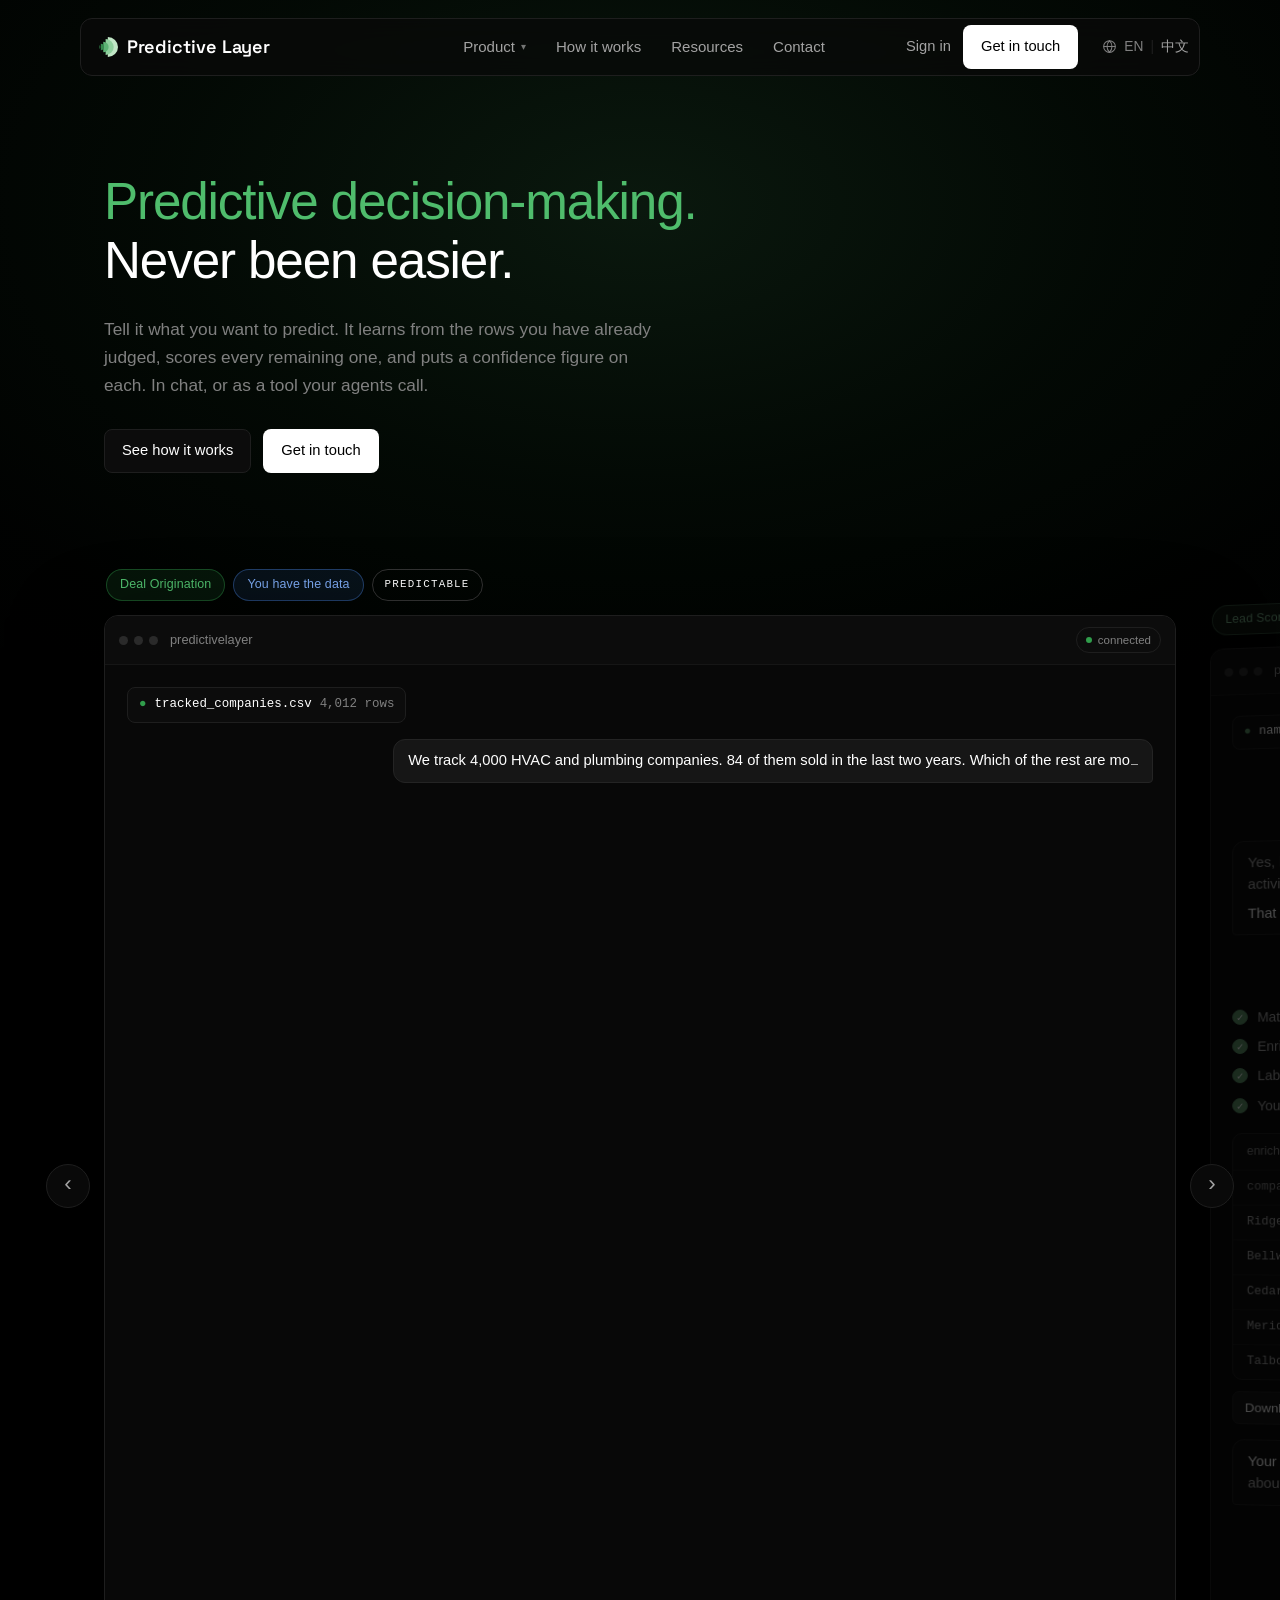
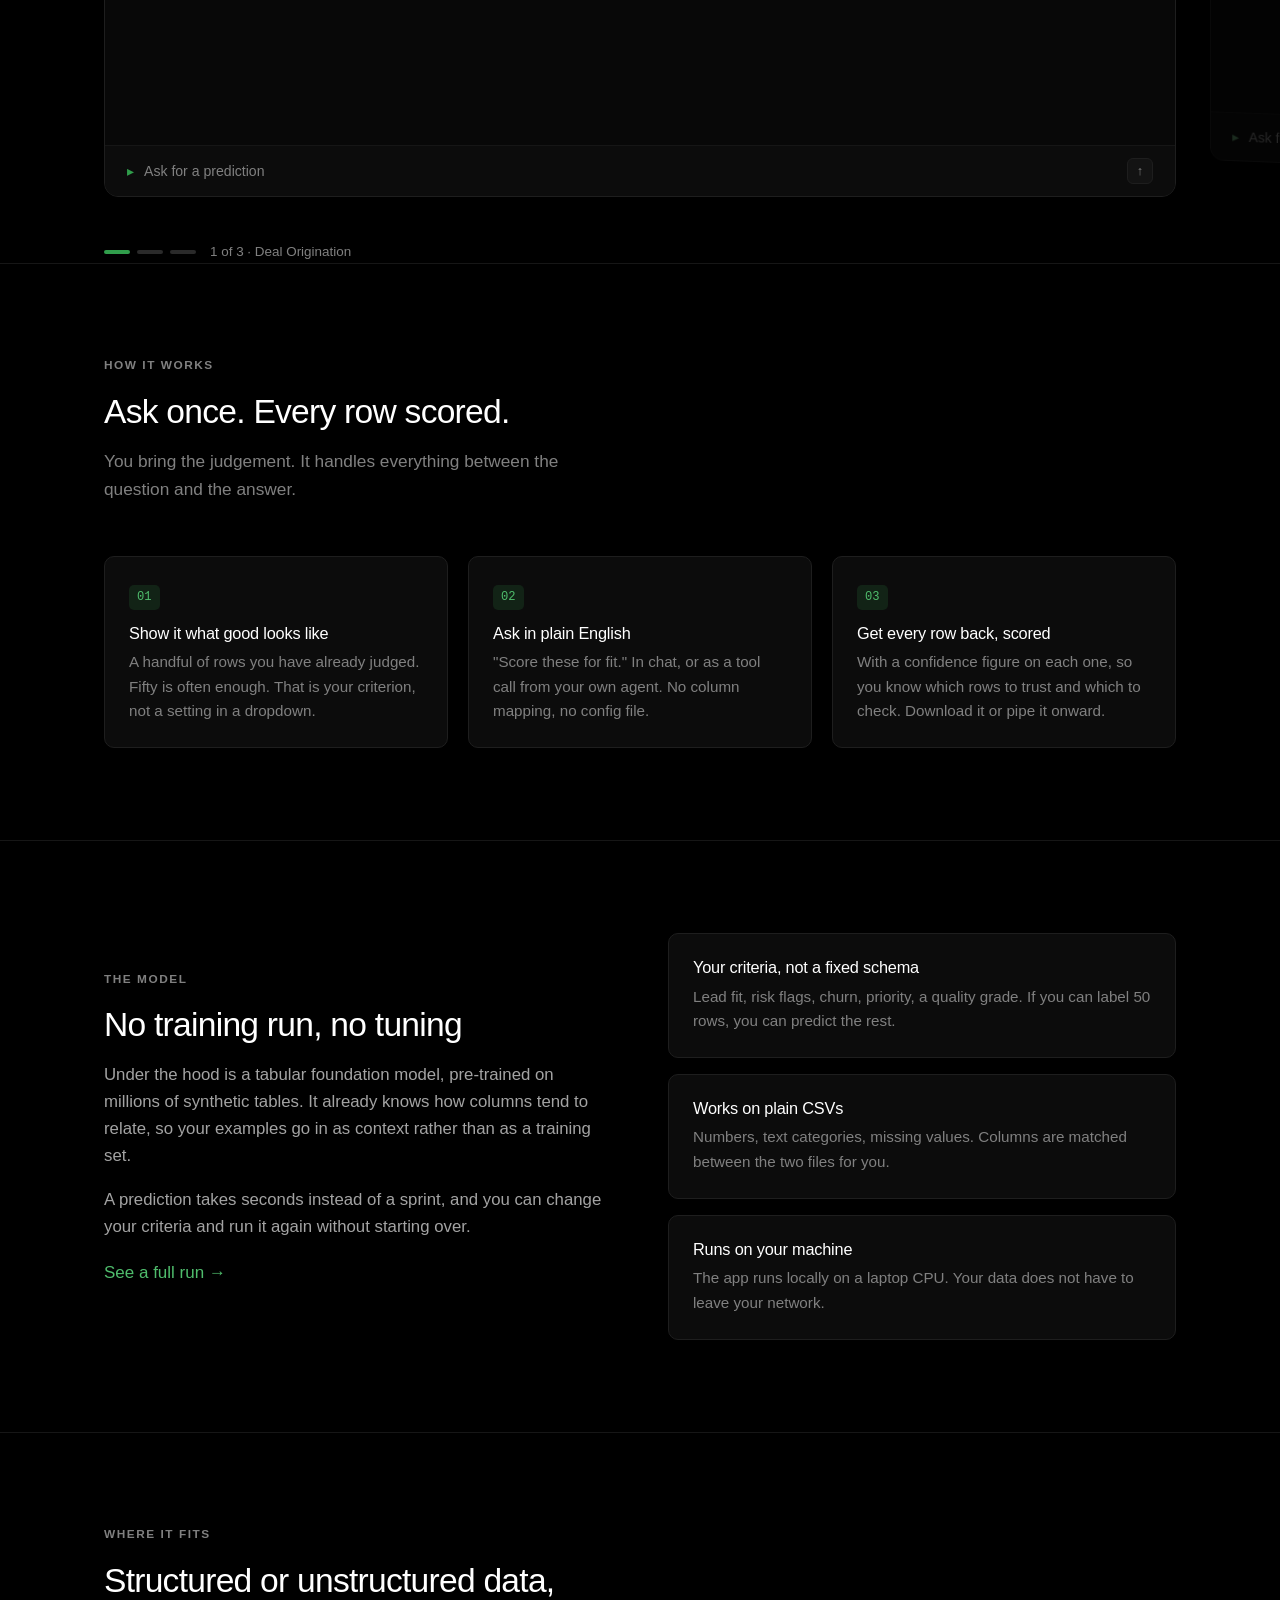
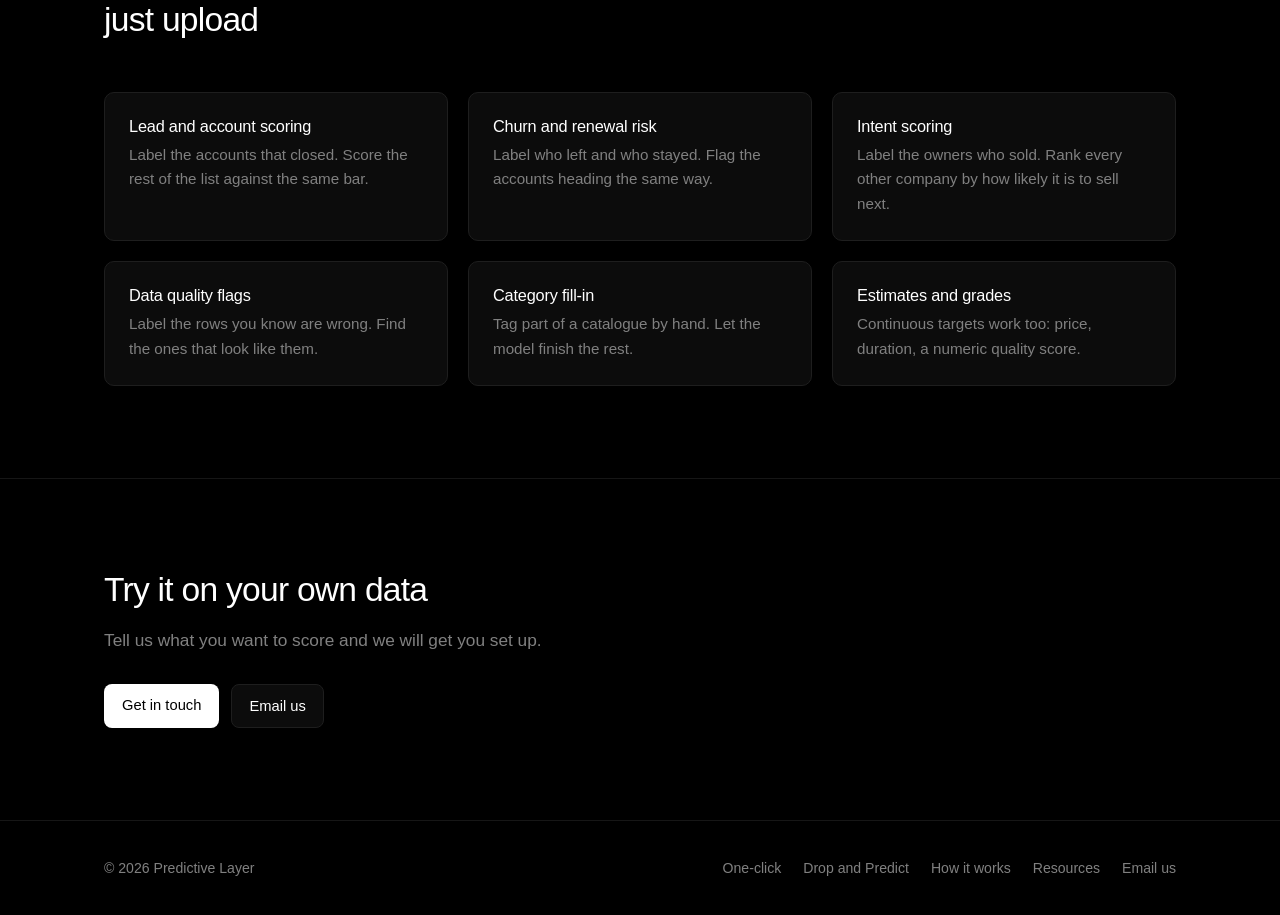
==== commit de75e373: "Rename the two products so the site matches One-click and Drop and Predict. Co-authored-by: Cursor <" ====
--- a/index.html
+++ b/index.html
@@ -19,11 +19,11 @@
         <button class="nav-trigger" aria-expanded="false" aria-haspopup="true">Product <span class="chev">&#9662;</span></button>
         <div class="menu">
           <a class="menu-item" href="auto.html">
-            <span class="menu-title">Auto Prediction <span class="menu-tag">Flagship</span></span>
+            <span class="menu-title">One-click <span class="menu-tag">Planning</span></span>
             <span class="menu-desc">Bring a question and a list of rows. It finds the data, labels a sample with you, and scores the rest.</span>
           </a>
           <a class="menu-item" href="product.html">
-            <span class="menu-title">Quick Prediction <span class="menu-tag soft">Available now</span></span>
+            <span class="menu-title">Drop and Predict <span class="menu-tag soft">Fast</span></span>
             <span class="menu-desc">Already have the rows and the labels? Drop in two CSVs and get a scored column back.</span>
           </a>
         </div>
@@ -389,8 +389,8 @@
   <div class="wrap footer-row">
     <div>&copy; 2026 Predictive Layer</div>
     <div class="footer-links">
-      <a href="auto.html">Auto Prediction</a>
-      <a href="product.html">Quick Prediction</a>
+      <a href="auto.html">One-click</a>
+      <a href="product.html">Drop and Predict</a>
       <a href="index.html#how">How it works</a>
       <a href="resources.html">Resources</a>
       <a href="#" data-mail-open>Email us</a>
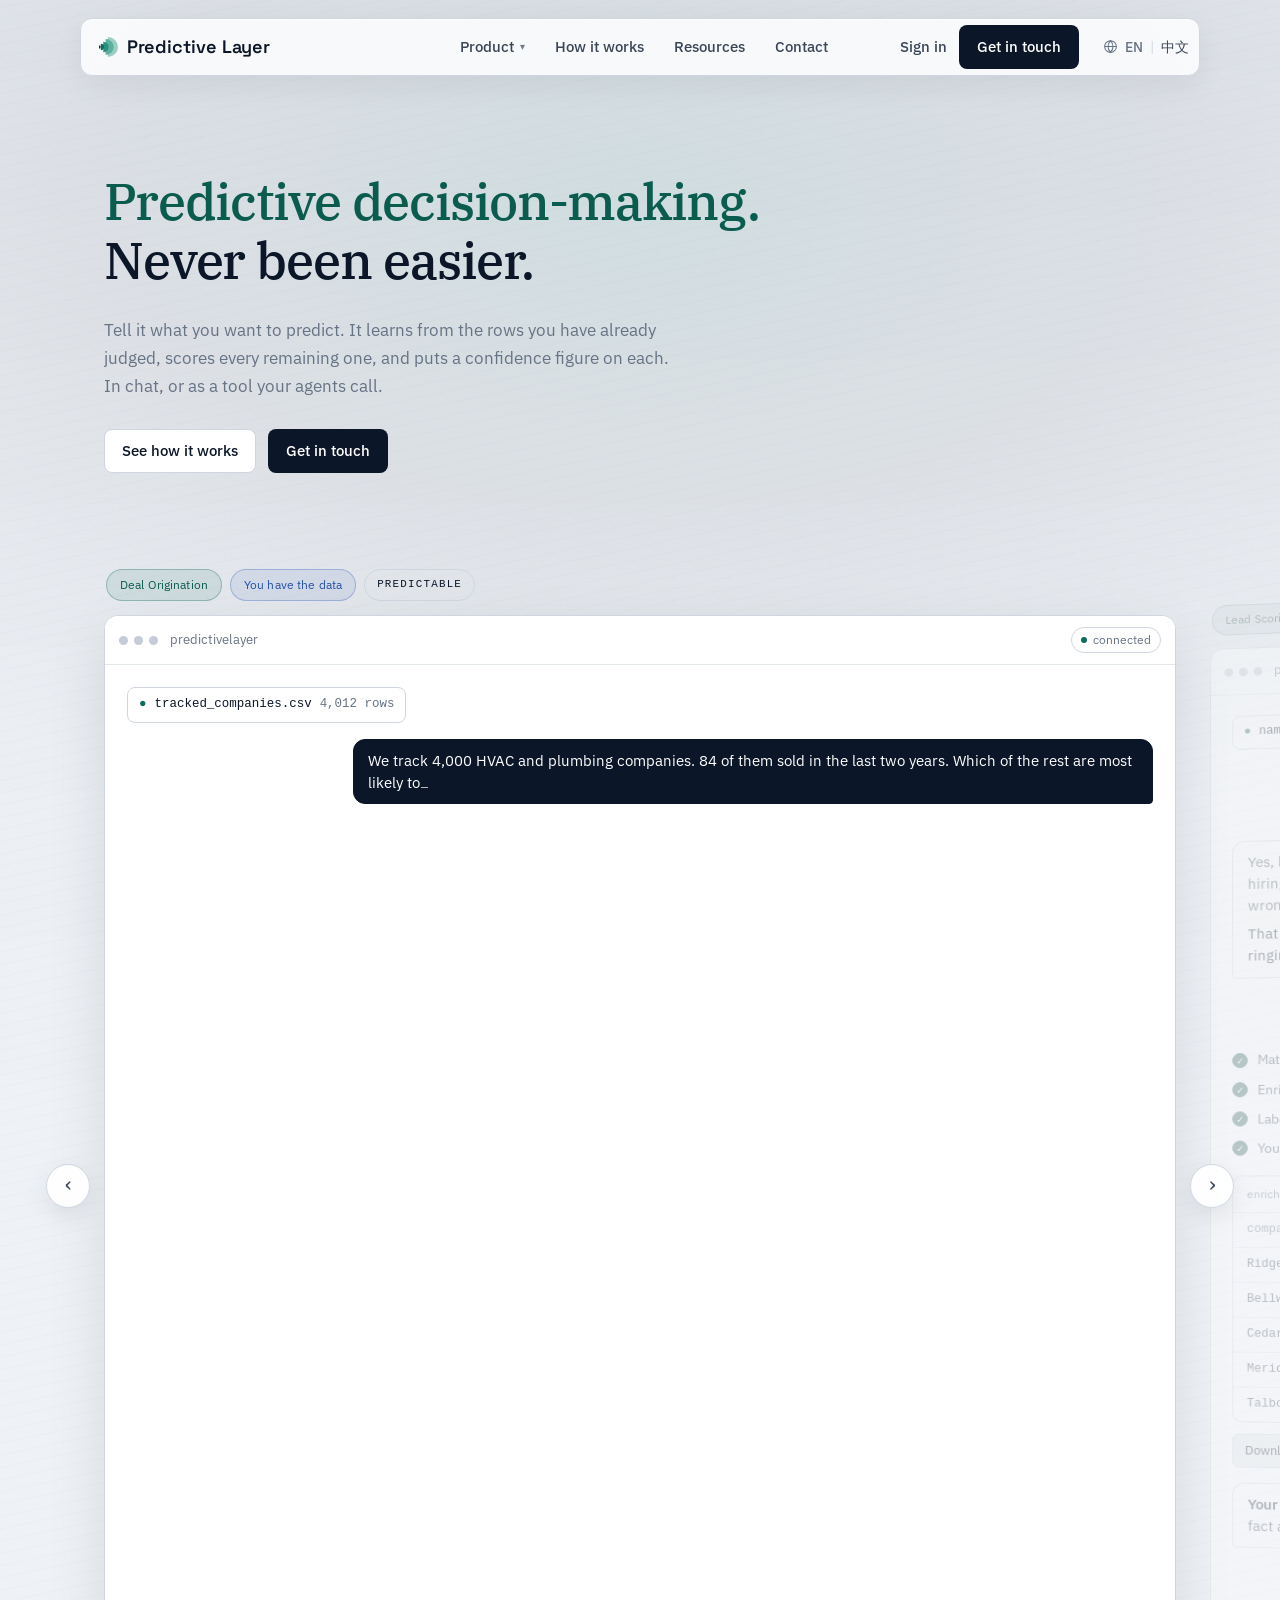
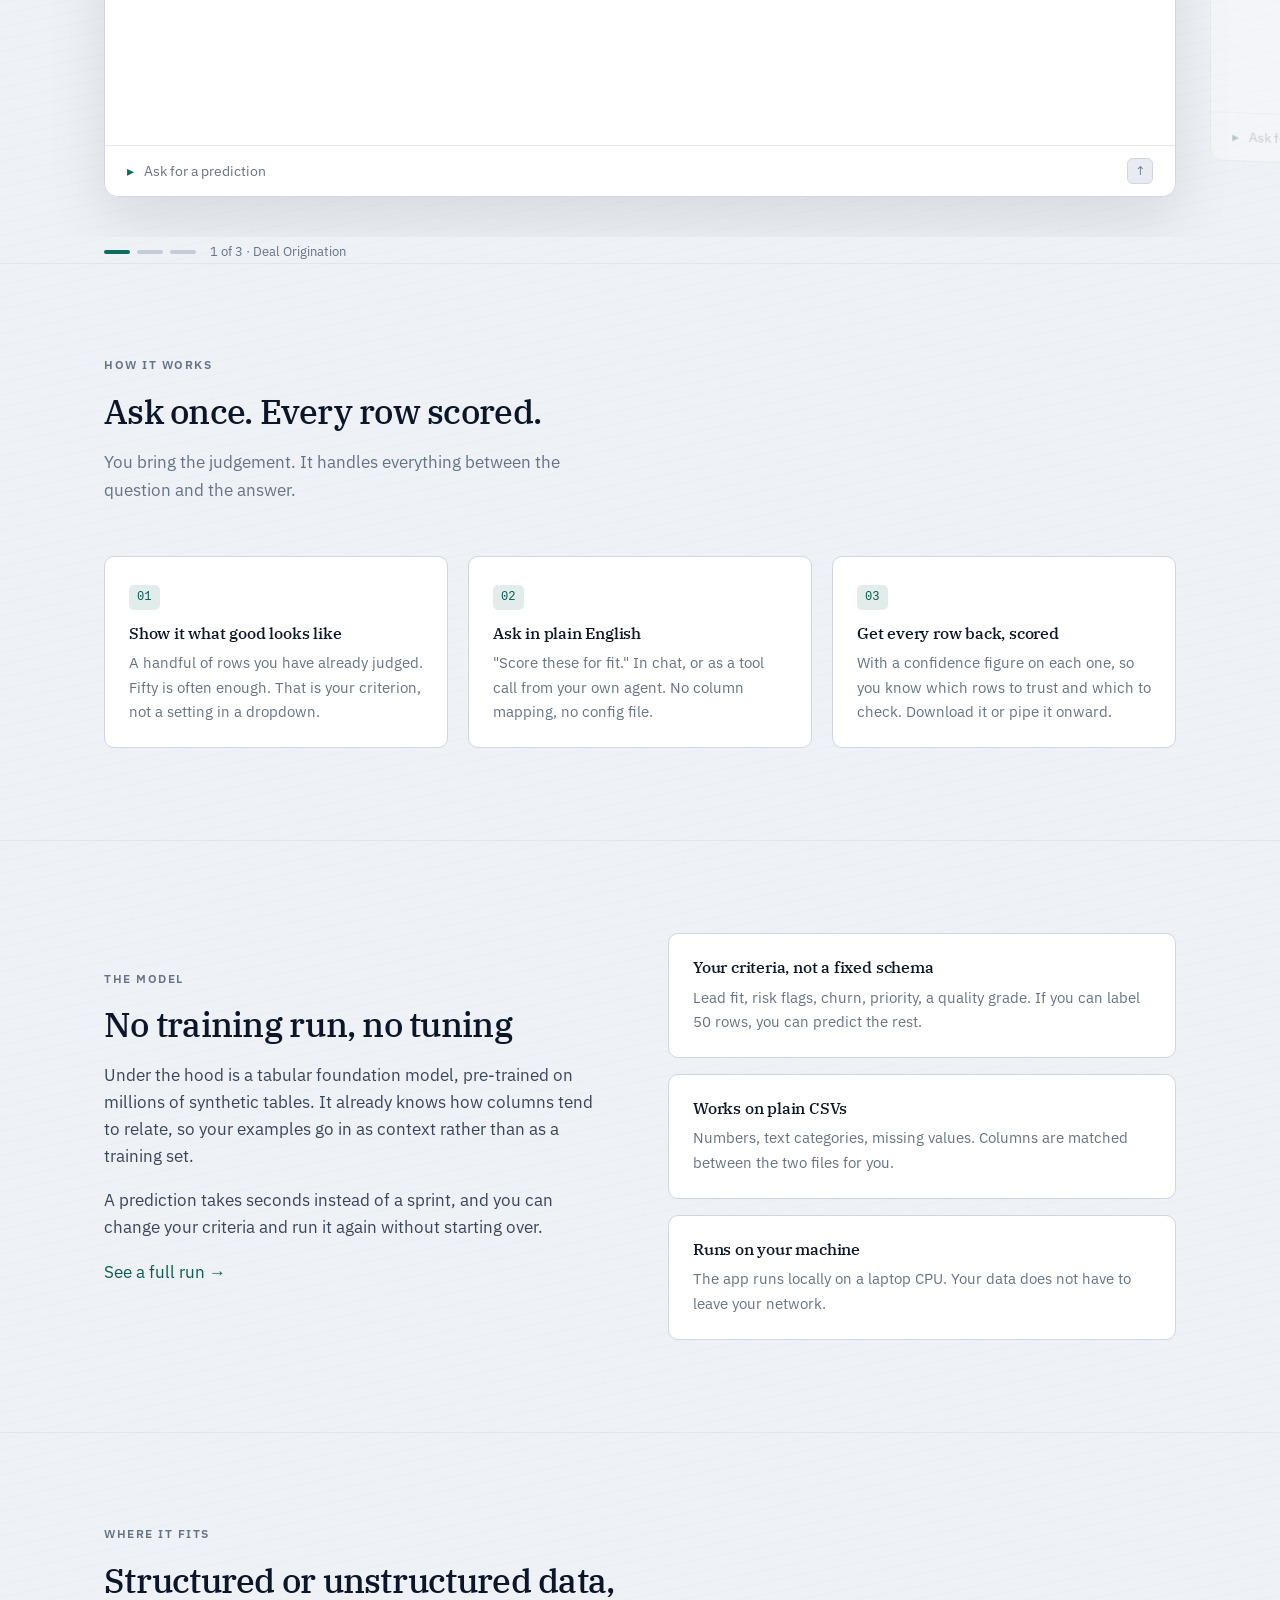
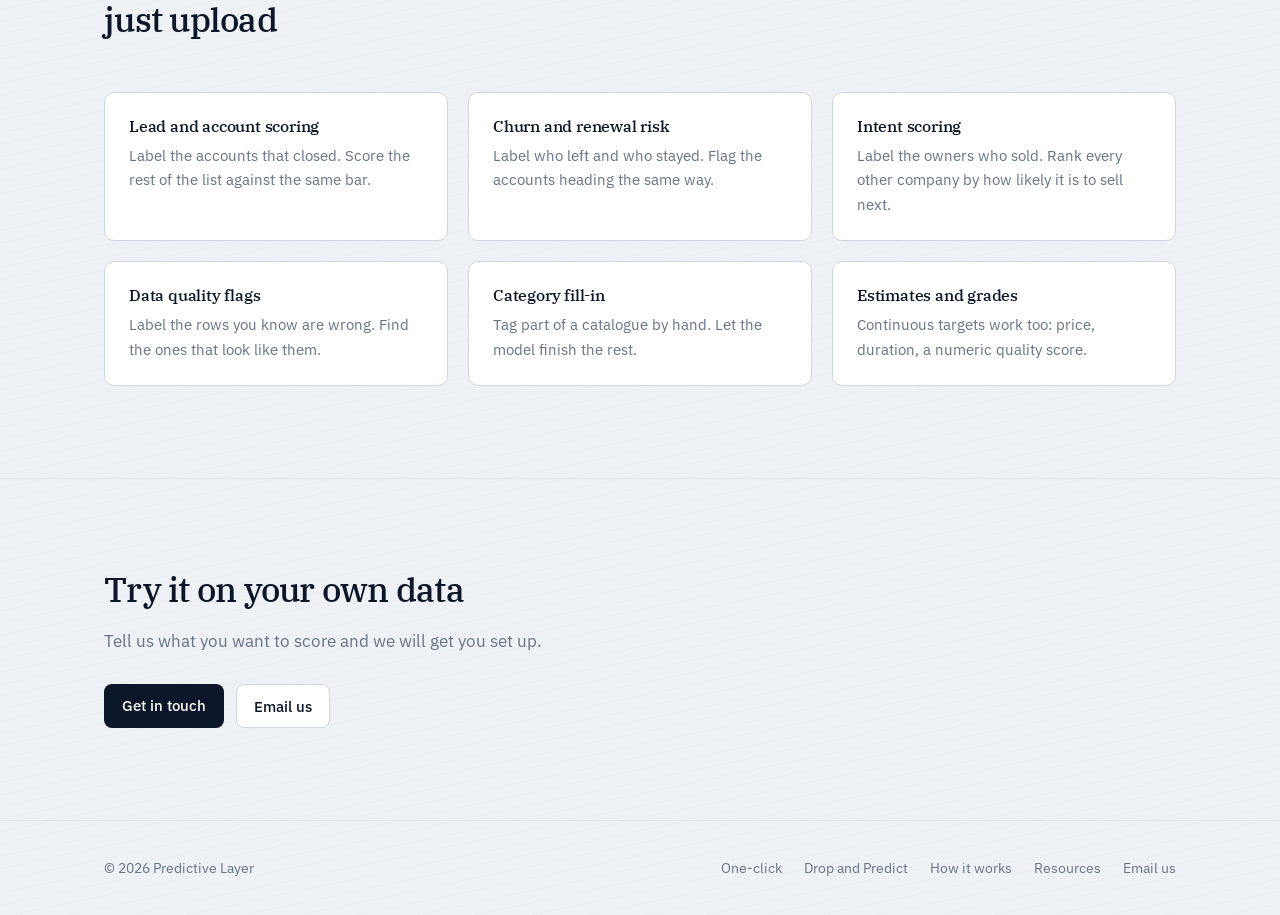
==== commit 5d145086: "Invert the site to a classy light finance theme. Cool slate page, navy ink, deep teal accents, IBM P" ====
--- a/index.html
+++ b/index.html
@@ -5,8 +5,8 @@
 <meta name="viewport" content="width=device-width, initial-scale=1">
 <title>predictivelayer.io — predictive decision-making, never been easier</title>
 <meta name="description" content="Say what you want to predict. It learns from your labeled examples and scores every remaining row, with a confidence figure on each. In chat, or as a tool your agents call.">
-<meta name="theme-color" content="#000000">
-<link rel="stylesheet" href="styles.css?v=33">
+<meta name="theme-color" content="#eef1f5">
+<link rel="stylesheet" href="styles.css?v=34">
 <link rel="icon" href="/logo.svg" type="image/svg+xml">
 </head>
 <body>
--- a/styles.css
+++ b/styles.css
@@ -1,51 +1,54 @@
 /* predictivelayer.io — marketing site
-   Plain CSS. No frameworks, no external fonts, no trackers. */
+   Plain CSS. No frameworks, no third-party font requests, no trackers. */
 
 :root {
-  /* True black, greys stepped so panels separate without a visible border. */
-  --bg:         #000;
-  --bg-2:       #080808;
-  --panel:      #0c0c0c;
-  --panel-2:    #131313;
-  --line:       #1e1e1e;
-  --line-soft:  #161616;
-
-  --ink:        #fff;
-  --ink-2:      #a3a3a3;
-  --muted:      #808080;
-
-  /* Brand green. --sand is the fill, --sand-text the lifted version for
-     small text and links. The names are historical; the hue is green. */
-  --sand-deep:  #1f4d2d;
-  --sand:       #309d4b;
-  --sand-2:     #277f3d;
-  --sand-text:  #4fbc6c;
-  --sand-soft:  #c1e6c6;
+  /* Light cool slate — classy finance / tech. Panels are white so they
+     separate from the page without needing a heavy border. */
+  --bg:         #eef1f5;
+  --bg-2:       #f7f8fb;
+  --panel:      #ffffff;
+  --panel-2:    #e8ecf2;
+  --line:       #cfd6e0;
+  --line-soft:  #e2e7ee;
+
+  --ink:        #0b1628;
+  --ink-2:      #3a4658;
+  --muted:      #667385;
+
+  /* Brand teal-green, deepened for light surfaces. --sand is the fill;
+     --sand-text is dark enough for AA on white. Names are historical. */
+  --sand-deep:  #0a3d34;
+  --sand:       #0f6b5c;
+  --sand-2:     #0c574b;
+  --sand-text:  #0a5c4f;
+  --sand-soft:  #1a8a78;
 
   /* Supporting spectrum. Blue is the second state and the second data
      series. Amber is caution. Red is errors only, never a data category.
      Red and green are never the only thing telling two states apart. */
-  --blue:       #4a86e8;
-  --blue-text:  #7ba8f0;
-  --blue-dim:   rgba(74,134,232,.15);
-  --amber:      #d9962b;
-  --amber-text: #e9b84a;
-  --amber-dim:  rgba(217,150,43,.13);
-  --red:        #e5484d;
-  --red-text:   #f08d90;
-  --violet:     #8b7bea;
+  --blue:       #2f5fbf;
+  --blue-text:  #2451a8;
+  --blue-dim:   rgba(47,95,191,.12);
+  --amber:      #b7791f;
+  --amber-text: #9a6512;
+  --amber-dim:  rgba(183,121,31,.12);
+  --red:        #c43c42;
+  --red-text:   #a83238;
+  --violet:     #6b5bb8;
 
   --accent:     var(--sand);
   --accent-2:   var(--sand-2);
-  --accent-dim: rgba(48,157,75,.16);
+  --accent-dim: rgba(15,107,92,.12);
   --accent-ink: var(--sand-text);
 
   --radius:     10px;
   --radius-lg:  14px;
   --maxw:       1120px;
 
-  --font: -apple-system, BlinkMacSystemFont, "Segoe UI", Roboto, Helvetica,
-          Arial, sans-serif;
+  /* IBM Plex — designed for clarity in product and finance UIs.
+     Self-hosted under OFL; no third-party request at runtime. */
+  --font: "IBM Plex Sans", "Helvetica Neue", Helvetica, Arial, sans-serif;
+  --font-display: "IBM Plex Serif", "Georgia", "Times New Roman", serif;
   --mono: ui-monospace, SFMono-Regular, "SF Mono", Menlo, Consolas,
           "Liberation Mono", monospace;
 }
@@ -68,6 +71,42 @@
 @font-face {
   font-family: "WordmarkZH";
   src: url("wordmark-zh.woff2") format("woff2");
+  font-weight: 600;
+  font-style: normal;
+  font-display: swap;
+}
+
+@font-face {
+  font-family: "IBM Plex Sans";
+  src: url("fonts/ibm-plex-sans-400.woff2") format("woff2");
+  font-weight: 400;
+  font-style: normal;
+  font-display: swap;
+}
+@font-face {
+  font-family: "IBM Plex Sans";
+  src: url("fonts/ibm-plex-sans-500.woff2") format("woff2");
+  font-weight: 500;
+  font-style: normal;
+  font-display: swap;
+}
+@font-face {
+  font-family: "IBM Plex Sans";
+  src: url("fonts/ibm-plex-sans-600.woff2") format("woff2");
+  font-weight: 600;
+  font-style: normal;
+  font-display: swap;
+}
+@font-face {
+  font-family: "IBM Plex Serif";
+  src: url("fonts/ibm-plex-serif-500.woff2") format("woff2");
+  font-weight: 500;
+  font-style: normal;
+  font-display: swap;
+}
+@font-face {
+  font-family: "IBM Plex Serif";
+  src: url("fonts/ibm-plex-serif-600.woff2") format("woff2");
   font-weight: 600;
   font-style: normal;
   font-display: swap;
@@ -100,8 +139,8 @@
   overflow-x: clip;
 }
 
-/* Green glow behind the top of the page. Kept low: on true black a wash
-   this size reads as haze long before it reads as colour. */
+/* Soft navy–teal wash behind the top of the page. Kept low so it reads as
+   atmosphere on the cool slate, not a coloured blob. */
 body::before {
   content: "";
   position: absolute;
@@ -111,15 +150,34 @@
   width: 2100px;
   height: 1250px;
   background: radial-gradient(ellipse at center,
-              rgba(79,188,108,.13) 0%,
-              rgba(48,157,75,.06) 32%,
-              rgba(31,77,45,.025) 56%,
-              rgba(0,0,0,0) 74%);
+              rgba(15,107,92,.11) 0%,
+              rgba(11,22,40,.06) 36%,
+              rgba(11,22,40,.02) 58%,
+              rgba(238,241,245,0) 74%);
   pointer-events: none;
   z-index: 0;
 }
 
+/* Fine horizontal grain — a quiet tech texture without competing with type. */
+body::after {
+  content: "";
+  position: absolute;
+  inset: 0;
+  background-image:
+    linear-gradient(180deg, rgba(11,22,40,.03) 0%, transparent 28%),
+    repeating-linear-gradient(
+      -12deg,
+      transparent 0,
+      transparent 11px,
+      rgba(11,22,40,.015) 11px,
+      rgba(11,22,40,.015) 12px
+    );
+  pointer-events: none;
+  z-index: 0;
+}
+
 h1, h2, h3, h4 {
+  font-family: var(--font-display);
   color: var(--ink);
   line-height: 1.16;
   letter-spacing: -0.022em;
@@ -134,7 +192,7 @@
 p { margin: 0 0 1.05em; }
 
 a { color: var(--accent-ink); text-decoration: none; }
-a:hover { color: var(--sand-soft); }
+a:hover { color: var(--sand-2); }
 
 code {
   font-family: var(--mono);
@@ -164,8 +222,10 @@
   padding: 0 10px 0 18px;
   border: 1px solid var(--line);
   border-radius: 12px;
-  background: rgba(10,10,10,.76);
+  background: rgba(255,255,255,.82);
   backdrop-filter: saturate(160%) blur(12px);
+  box-shadow: 0 1px 0 rgba(255,255,255,.7) inset,
+              0 10px 30px rgba(11,22,40,.06);
 }
 
 /* The mark sits left of the name. Fixed height so it lines up with the
@@ -240,17 +300,17 @@
   white-space: nowrap;
 }
 
-/* Quartr-style primary: white fill, black label. The green stays for
-   accents and data, so the one button on a page is the loudest thing. */
-.btn-primary { background: #fff; color: #000; }
-.btn-primary:hover { background: #d9d9d9; color: #000; }
+/* Primary: deep navy fill, white label — the reverse of the old black-page
+   white button. Teal stays for accents and data. */
+.btn-primary { background: var(--ink); color: #fff; }
+.btn-primary:hover { background: #1a2a42; color: #fff; }
 
 .btn-secondary {
   background: var(--panel);
   color: var(--ink);
   border-color: var(--line);
 }
-.btn-secondary:hover { background: var(--panel-2); border-color: #2e2e2e; color: var(--ink); }
+.btn-secondary:hover { background: var(--panel-2); border-color: #b0bac8; color: var(--ink); }
 
 .btn-ghost { background: none; color: var(--ink-2); padding: 9px 4px; }
 .btn-ghost:hover { color: var(--ink); }
@@ -296,11 +356,11 @@
   position: relative;
   border: 1px solid var(--line);
   border-radius: var(--radius-lg);
-  background: var(--bg-2);
+  background: var(--panel);
   overflow: hidden;
   text-align: left;
-  box-shadow: 0 -1px 0 rgba(255,255,255,.03) inset,
-              0 30px 90px rgba(0,0,0,.55);
+  box-shadow: 0 1px 0 rgba(255,255,255,.9) inset,
+              0 24px 60px rgba(11,22,40,.10);
 }
 
 /* Three examples share the panel. Only one is in the document at a time, so
@@ -376,32 +436,32 @@
 /* What the run is for. */
 .tag-use {
   color: var(--accent-ink);
-  background: rgba(48,157,75,.12);
-  border: 1px solid rgba(48,157,75,.4);
+  background: rgba(15,107,92,.10);
+  border: 1px solid rgba(15,107,92,.32);
 }
 /* Where the data stands. Blue when they already hold it, red when they do
    not, violet when the thing being predicted has to be worked out first. */
 .tag-data {
   color: var(--blue-text);
-  background: rgba(74,134,232,.1);
-  border: 1px solid rgba(74,134,232,.38);
+  background: rgba(47,95,191,.09);
+  border: 1px solid rgba(47,95,191,.32);
 }
 .tag-data.missing {
   color: var(--red-text);
-  background: rgba(229,72,77,.1);
-  border: 1px solid rgba(229,72,77,.4);
+  background: rgba(196,60,66,.09);
+  border: 1px solid rgba(196,60,66,.32);
 }
 .tag-data.complex {
-  color: #a89bf2;
-  background: rgba(139,123,234,.1);
-  border: 1px solid rgba(139,123,234,.4);
+  color: #5a4da0;
+  background: rgba(107,91,184,.09);
+  border: 1px solid rgba(107,91,184,.32);
 }
 /* The verdict, same on every card: whatever the starting point, it can be
    predicted. Stamped rather than tinted, so it does not read as a category. */
 .tag-verdict {
   color: var(--ink);
   background: none;
-  border: 1px solid #333;
+  border: 1px solid var(--line);
   font-family: var(--mono);
   font-size: .68rem;
   letter-spacing: .11em;
@@ -418,7 +478,7 @@
   height: 44px;
   border-radius: 50%;
   border: 1px solid var(--line);
-  background: rgba(10,10,10,.9);
+  background: rgba(255,255,255,.92);
   backdrop-filter: blur(6px);
   color: var(--ink-2);
   font-size: 1.4rem;
@@ -429,8 +489,9 @@
   padding: 0 0 3px;
   font-family: var(--font);
   transition: background .15s ease, color .15s ease, border-color .15s ease, opacity .2s ease;
-}
-.demo-arrow:hover { background: var(--panel-2); color: var(--ink); border-color: #3a3a3a; }
+  box-shadow: 0 8px 24px rgba(11,22,40,.08);
+}
+.demo-arrow:hover { background: var(--panel-2); color: var(--ink); border-color: #b0bac8; }
 .demo-arrow:focus-visible { outline: 2px solid var(--accent); outline-offset: 2px; }
 .demo-arrow[disabled] { opacity: .25; cursor: default; }
 .demo-arrow.prev { left: max(10px, calc(50vw - var(--card-w) / 2 - 58px)); }
@@ -453,10 +514,10 @@
   border: 0;
   padding: 0;
   cursor: pointer;
-  background: #2a2a2a;
+  background: #c5ccd8;
   transition: background .15s ease;
 }
-.pip:hover { background: #3d3d3d; }
+.pip:hover { background: #a8b2c2; }
 .pip.on { background: var(--accent); }
 .pip:focus-visible { outline: 2px solid var(--accent); outline-offset: 3px; }
 .demo-label { font-size: .84rem; color: var(--muted); }
@@ -472,7 +533,7 @@
   color: var(--muted);
 }
 .dots { display: flex; gap: 6px; }
-.dots i { width: 9px; height: 9px; border-radius: 50%; background: #2a2a2a; display: block; }
+.dots i { width: 9px; height: 9px; border-radius: 50%; background: #c5ccd8; display: block; }
 .demo-bar .spacer { flex: 1; }
 .pill {
   font-size: .72rem;
@@ -541,9 +602,9 @@
 .msg-user {
   align-self: flex-end;
   max-width: 78%;
-  background: #161616;
-  border: 1px solid #242424;
-  color: var(--ink);
+  background: var(--ink);
+  border: 1px solid var(--ink);
+  color: #fff;
   border-radius: 12px 12px 4px 12px;
   padding: 10px 14px;
   font-size: .92rem;
@@ -553,7 +614,7 @@
   display: inline-block;
   width: 7px;
   margin-left: 1px;
-  border-bottom: 1.5px solid var(--ink-2);
+  border-bottom: 1.5px solid rgba(255,255,255,.7);
   animation: blink 1s steps(1) infinite;
 }
 @keyframes blink { 50% { opacity: 0; } }
@@ -638,18 +699,18 @@
 }
 table.data th { color: var(--muted); font-weight: 400; }
 table.data tr:last-child td { border-bottom: 0; }
-/* The two appended columns glow. Everything to their left is data the
-   person already had; these two are the thing they came for. */
+/* The two appended columns are tinted. Everything to their left is data the
+   person already had; these two are the thing they came for. Soft wash —
+   no neon glow on a light page. */
 .col-new {
-  background: rgba(48,157,75,.13);
-  color: #8fe0a4 !important;
-  text-shadow: 0 0 6px rgba(120,240,155,.85),
-               0 0 16px rgba(79,188,108,.6),
-               0 0 34px rgba(48,157,75,.45);
+  background: rgba(15,107,92,.10);
+  color: var(--sand-text) !important;
+  text-shadow: none;
+  font-weight: 500;
 }
 table.data th.col-new {
-  color: #a6ecb7 !important;
-  background: rgba(48,157,75,.2);
+  color: var(--sand-2) !important;
+  background: rgba(15,107,92,.14);
 }
 
 /* Light the edges of the block, so the two columns read as one lit panel
@@ -657,43 +718,43 @@
    a class on it: the cell that follows a cell that is not new. */
 table.data td:not(.col-new) + td.col-new,
 table.data th:not(.col-new) + th.col-new {
-  box-shadow: inset 2px 0 0 rgba(120,240,155,.75),
-              inset 22px 0 30px -20px rgba(120,240,155,.8);
+  box-shadow: inset 2px 0 0 rgba(15,107,92,.45),
+              inset 18px 0 24px -18px rgba(15,107,92,.18);
 }
 table.data td.col-new:last-child,
 table.data th.col-new:last-child {
-  box-shadow: inset -2px 0 0 rgba(120,240,155,.75),
-              inset -22px 0 30px -20px rgba(120,240,155,.8);
+  box-shadow: inset -2px 0 0 rgba(15,107,92,.45),
+              inset -18px 0 24px -18px rgba(15,107,92,.18);
 }
 /* The block is capped top and bottom by the header and the last row. */
-table.data thead th.col-new { box-shadow: inset 0 2px 0 rgba(120,240,155,.6); }
+table.data thead th.col-new { box-shadow: inset 0 2px 0 rgba(15,107,92,.4); }
 table.data thead th:not(.col-new) + th.col-new {
-  box-shadow: inset 2px 0 0 rgba(120,240,155,.75),
-              inset 22px 0 30px -20px rgba(120,240,155,.8),
-              inset 0 2px 0 rgba(120,240,155,.6);
+  box-shadow: inset 2px 0 0 rgba(15,107,92,.45),
+              inset 18px 0 24px -18px rgba(15,107,92,.18),
+              inset 0 2px 0 rgba(15,107,92,.4);
 }
 table.data thead th.col-new:last-child {
-  box-shadow: inset -2px 0 0 rgba(120,240,155,.75),
-              inset -22px 0 30px -20px rgba(120,240,155,.8),
-              inset 0 2px 0 rgba(120,240,155,.6);
+  box-shadow: inset -2px 0 0 rgba(15,107,92,.45),
+              inset -18px 0 24px -18px rgba(15,107,92,.18),
+              inset 0 2px 0 rgba(15,107,92,.4);
 }
 table.data tr:last-child td:not(.col-new) + td.col-new {
-  box-shadow: inset 2px 0 0 rgba(120,240,155,.75),
-              inset 22px 0 30px -20px rgba(120,240,155,.8),
-              inset 0 -2px 0 rgba(120,240,155,.6);
+  box-shadow: inset 2px 0 0 rgba(15,107,92,.45),
+              inset 18px 0 24px -18px rgba(15,107,92,.18),
+              inset 0 -2px 0 rgba(15,107,92,.4);
 }
 table.data tr:last-child td.col-new:last-child {
-  box-shadow: inset -2px 0 0 rgba(120,240,155,.75),
-              inset -22px 0 30px -20px rgba(120,240,155,.8),
-              inset 0 -2px 0 rgba(120,240,155,.6);
-}
-
-/* While a cell is still settling it is dimmer and blurrier, so the moment
-   it locks onto its answer is visible rather than merely inferred. */
+  box-shadow: inset -2px 0 0 rgba(15,107,92,.45),
+              inset -18px 0 24px -18px rgba(15,107,92,.18),
+              inset 0 -2px 0 rgba(15,107,92,.4);
+}
+
+/* While a cell is still settling it is dimmer, so the moment it locks onto
+   its answer is visible rather than merely inferred. */
 .col-new.rolling {
-  color: var(--sand-2) !important;
-  text-shadow: 0 0 12px rgba(48,157,75,.55);
-  opacity: .8;
+  color: var(--sand-soft) !important;
+  text-shadow: none;
+  opacity: .75;
 }
 
 /* ---------- cards / grids ---------- */
@@ -712,7 +773,7 @@
 .card h3 { margin-bottom: .45em; }
 .card p { margin-bottom: 0; font-size: .95rem; color: var(--muted); }
 .card-link { display: block; color: inherit; }
-.card-link:hover { border-color: #2e2e2e; background: var(--panel-2); color: inherit; }
+.card-link:hover { border-color: #b0bac8; background: var(--panel-2); color: inherit; }
 .card-tag {
   font-size: .7rem;
   font-weight: 600;
@@ -748,7 +809,7 @@
   text-align: left;
 }
 .email-address { font-family: var(--mono); font-size: 1.1rem; color: var(--ink); word-break: break-all; }
-.email-address:hover { color: #fff; }
+.email-address:hover { color: var(--sand-2); }
 .copy-btn {
   background: var(--panel-2);
   border: 1px solid var(--line);
@@ -759,7 +820,7 @@
   color: var(--ink);
   cursor: pointer;
 }
-.copy-btn:hover { border-color: #2e2e2e; }
+.copy-btn:hover { border-color: #b0bac8; }
 
 .field { margin-bottom: 15px; text-align: left; }
 .field label { display: block; font-size: .85rem; font-weight: 500; color: var(--ink-2); margin-bottom: 6px; }
@@ -910,7 +971,7 @@
   border-radius: 4px;
   padding: 2px 7px;
 }
-.tag-good { background: rgba(48,157,75,.18); color: var(--sand-text); }
+.tag-good { background: rgba(15,107,92,.14); color: var(--sand-text); }
 .tag-bad  { background: var(--blue-dim); color: var(--blue-text); }
 
 .fix {
@@ -964,12 +1025,12 @@
   left: 50%;
   transform: translateX(-50%) translateY(-4px);
   width: 380px;
-  background: rgba(10,10,10,.96);
+  background: rgba(255,255,255,.97);
   backdrop-filter: saturate(160%) blur(12px);
   border: 1px solid var(--line);
   border-radius: 12px;
   padding: 8px;
-  box-shadow: 0 20px 50px rgba(0,0,0,.6);
+  box-shadow: 0 20px 50px rgba(11,22,40,.12);
   opacity: 0;
   visibility: hidden;
   transition: opacity .15s ease, transform .15s ease, visibility .15s;
@@ -1093,8 +1154,8 @@
   padding: 4px 9px;
   text-align: center;
 }
-.lrow.fixed { background: rgba(48,157,75,.07); }
-.lrow.fixed .act { border-color: rgba(48,157,75,.5); color: var(--sand-text); }
+.lrow.fixed { background: rgba(15,107,92,.07); }
+.lrow.fixed .act { border-color: rgba(15,107,92,.45); color: var(--sand-text); }
 .lrow .was {
   font-size: .72rem;
   color: var(--muted);
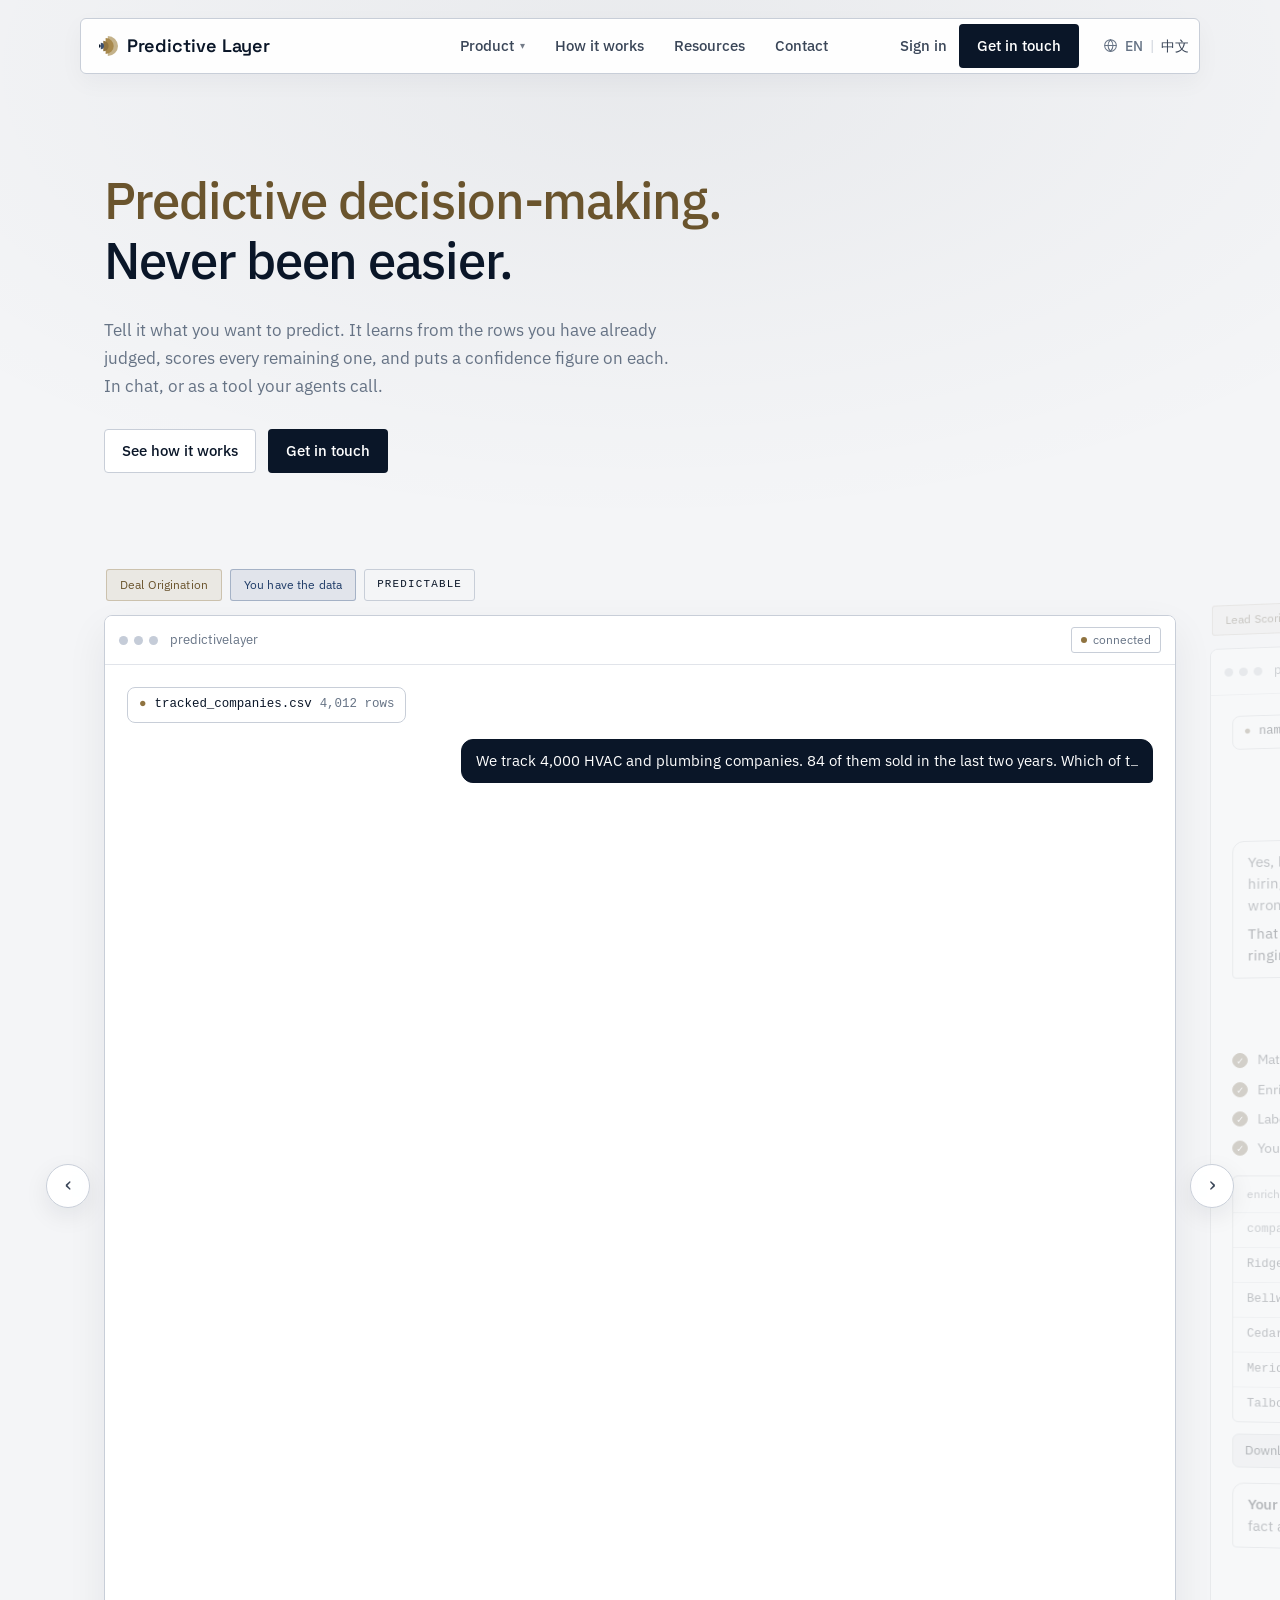
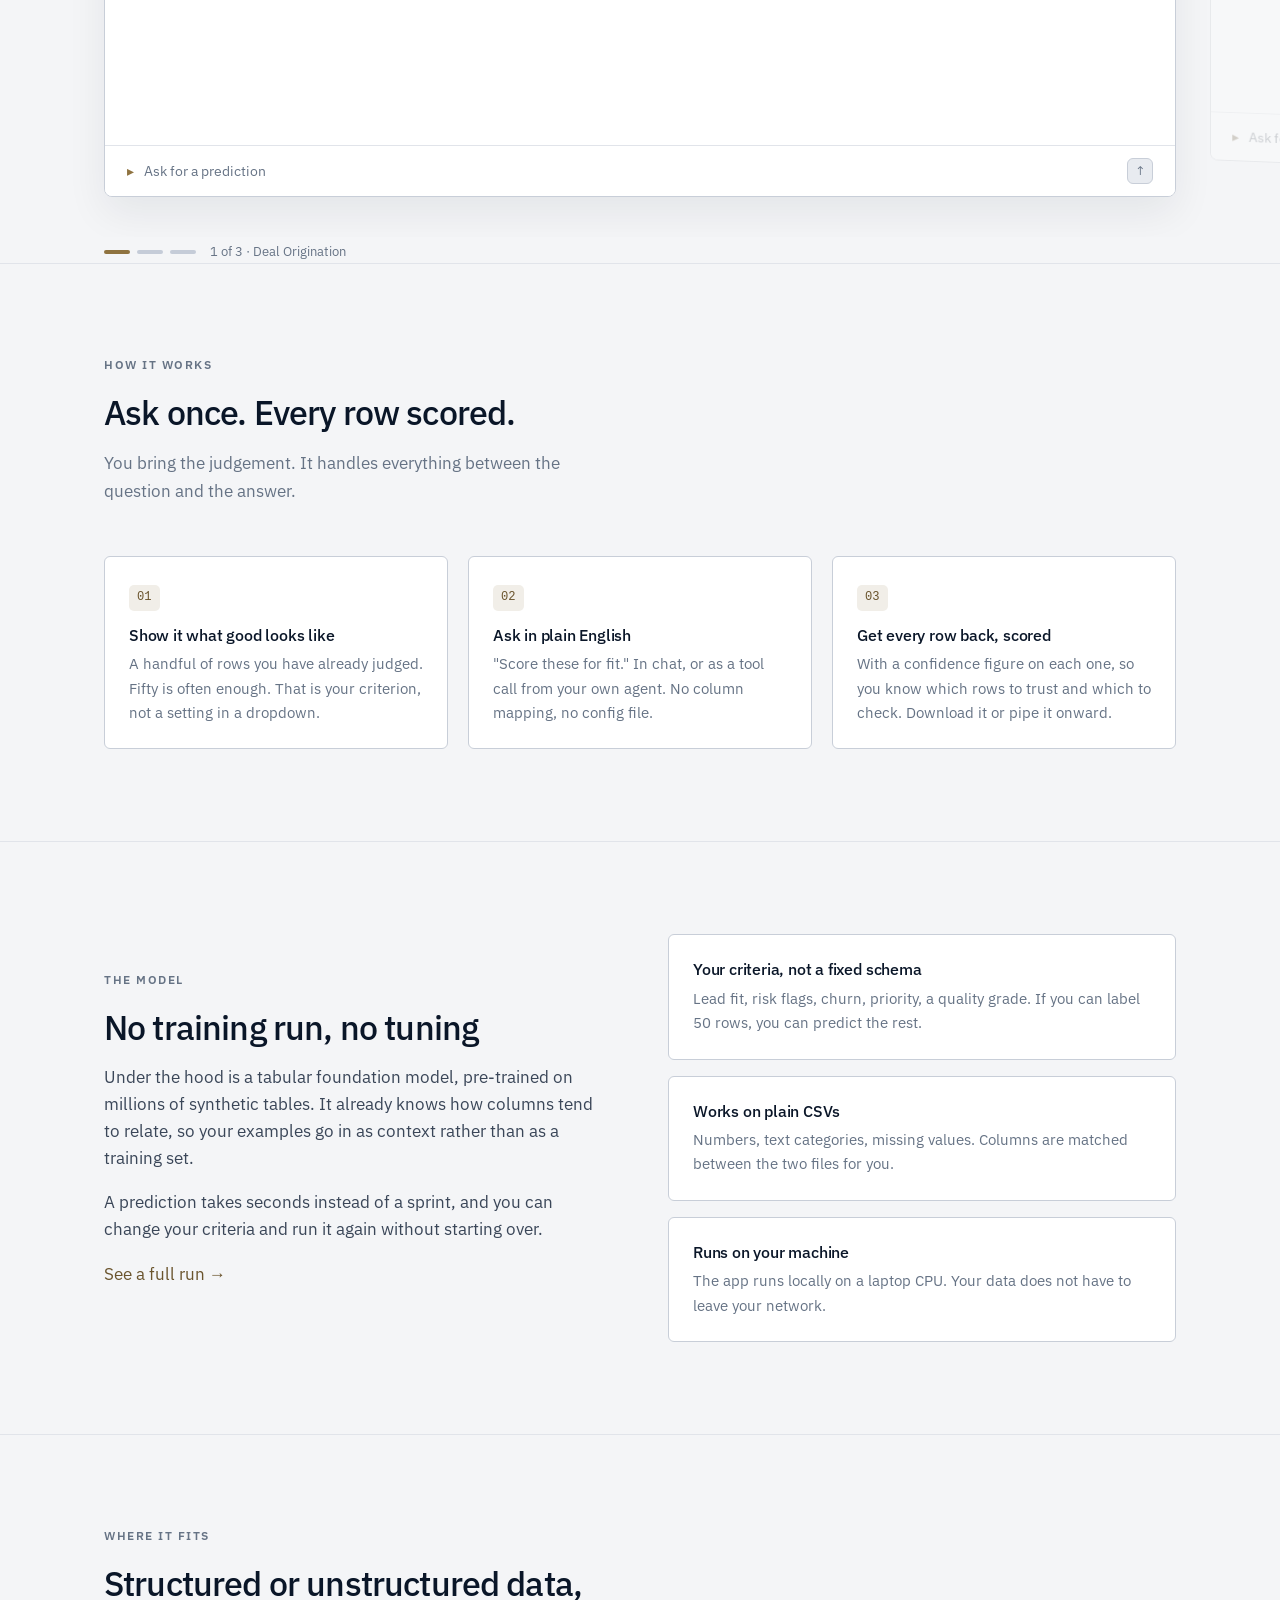
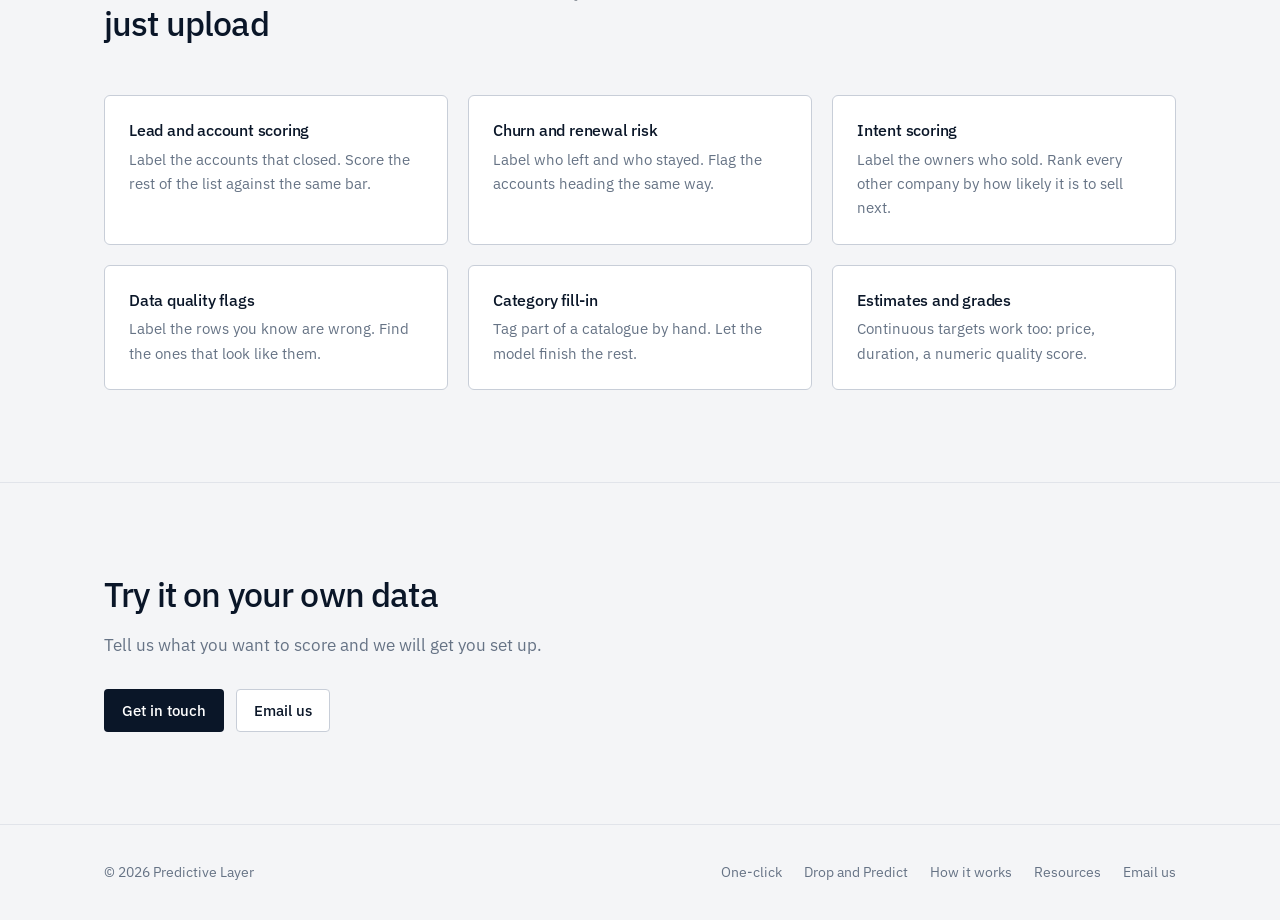
==== commit 3ee26a7c: "Shift the theme to institutional PE: navy, muted gold, sans only. Drop teal and serif for a deal-mem" ====
--- a/index.html
+++ b/index.html
@@ -5,8 +5,8 @@
 <meta name="viewport" content="width=device-width, initial-scale=1">
 <title>predictivelayer.io — predictive decision-making, never been easier</title>
 <meta name="description" content="Say what you want to predict. It learns from your labeled examples and scores every remaining row, with a confidence figure on each. In chat, or as a tool your agents call.">
-<meta name="theme-color" content="#eef1f5">
-<link rel="stylesheet" href="styles.css?v=34">
+<meta name="theme-color" content="#f4f5f7">
+<link rel="stylesheet" href="styles.css?v=35">
 <link rel="icon" href="/logo.svg" type="image/svg+xml">
 </head>
 <body>
--- a/styles.css
+++ b/styles.css
@@ -2,53 +2,52 @@
    Plain CSS. No frameworks, no third-party font requests, no trackers. */
 
 :root {
-  /* Light cool slate — classy finance / tech. Panels are white so they
-     separate from the page without needing a heavy border. */
-  --bg:         #eef1f5;
-  --bg-2:       #f7f8fb;
+  /* Institutional paper — PE / diligence tone. Cool white, not cream.
+     Panels stay white so structure comes from hairlines, not colour blocks. */
+  --bg:         #f4f5f7;
+  --bg-2:       #eef0f3;
   --panel:      #ffffff;
-  --panel-2:    #e8ecf2;
-  --line:       #cfd6e0;
-  --line-soft:  #e2e7ee;
-
-  --ink:        #0b1628;
+  --panel-2:    #e8ebf0;
+  --line:       #c8ced8;
+  --line-soft:  #e1e4ea;
+
+  --ink:        #0a1628;
   --ink-2:      #3a4658;
   --muted:      #667385;
 
-  /* Brand teal-green, deepened for light surfaces. --sand is the fill;
-     --sand-text is dark enough for AA on white. Names are historical. */
-  --sand-deep:  #0a3d34;
-  --sand:       #0f6b5c;
-  --sand-2:     #0c574b;
-  --sand-text:  #0a5c4f;
-  --sand-soft:  #1a8a78;
-
-  /* Supporting spectrum. Blue is the second state and the second data
-     series. Amber is caution. Red is errors only, never a data category.
-     Red and green are never the only thing telling two states apart. */
-  --blue:       #2f5fbf;
-  --blue-text:  #2451a8;
-  --blue-dim:   rgba(47,95,191,.12);
-  --amber:      #b7791f;
-  --amber-text: #9a6512;
-  --amber-dim:  rgba(183,121,31,.12);
-  --red:        #c43c42;
-  --red-text:   #a83238;
-  --violet:     #6b5bb8;
+  /* Brand accent is muted gold — the PE cue. --sand names are historical;
+     values are gold. Dark enough for AA body links on white. */
+  --sand-deep:  #3f3118;
+  --sand:       #8f7340;
+  --sand-2:     #735c33;
+  --sand-text:  #6a542d;
+  --sand-soft:  #a8894c;
+
+  /* Supporting spectrum. Steel blue is the second state / second series.
+     Amber is caution. Red is errors only, never a data category. */
+  --blue:       #2a4a7a;
+  --blue-text:  #1e3a66;
+  --blue-dim:   rgba(42,74,122,.12);
+  --amber:      #a06b1a;
+  --amber-text: #855714;
+  --amber-dim:  rgba(160,107,26,.12);
+  --red:        #b03a3f;
+  --red-text:   #8f2e32;
+  --violet:     #5c4f8c;
 
   --accent:     var(--sand);
   --accent-2:   var(--sand-2);
-  --accent-dim: rgba(15,107,92,.12);
+  --accent-dim: rgba(143,115,64,.12);
   --accent-ink: var(--sand-text);
 
-  --radius:     10px;
-  --radius-lg:  14px;
+  --radius:     6px;
+  --radius-lg:  8px;
   --maxw:       1120px;
 
-  /* IBM Plex — designed for clarity in product and finance UIs.
+  /* IBM Plex Sans only — deal-memo clarity, no decorative serif.
      Self-hosted under OFL; no third-party request at runtime. */
   --font: "IBM Plex Sans", "Helvetica Neue", Helvetica, Arial, sans-serif;
-  --font-display: "IBM Plex Serif", "Georgia", "Times New Roman", serif;
+  --font-display: var(--font);
   --mono: ui-monospace, SFMono-Regular, "SF Mono", Menlo, Consolas,
           "Liberation Mono", monospace;
 }
@@ -97,21 +96,6 @@
   font-style: normal;
   font-display: swap;
 }
-@font-face {
-  font-family: "IBM Plex Serif";
-  src: url("fonts/ibm-plex-serif-500.woff2") format("woff2");
-  font-weight: 500;
-  font-style: normal;
-  font-display: swap;
-}
-@font-face {
-  font-family: "IBM Plex Serif";
-  src: url("fonts/ibm-plex-serif-600.woff2") format("woff2");
-  font-weight: 600;
-  font-style: normal;
-  font-display: swap;
-}
-
 *, *::before, *::after { box-sizing: border-box; }
 
 html {
@@ -139,48 +123,28 @@
   overflow-x: clip;
 }
 
-/* Soft navy–teal wash behind the top of the page. Kept low so it reads as
-   atmosphere on the cool slate, not a coloured blob. */
+/* Quiet navy depth at the top — no tinted glow. PE pages stay calm. */
 body::before {
   content: "";
   position: absolute;
-  top: -420px;
+  top: -380px;
   left: 50%;
   transform: translateX(-50%);
-  width: 2100px;
-  height: 1250px;
+  width: 1800px;
+  height: 900px;
   background: radial-gradient(ellipse at center,
-              rgba(15,107,92,.11) 0%,
-              rgba(11,22,40,.06) 36%,
-              rgba(11,22,40,.02) 58%,
-              rgba(238,241,245,0) 74%);
+              rgba(10,22,40,.05) 0%,
+              rgba(10,22,40,.02) 42%,
+              rgba(244,245,247,0) 72%);
   pointer-events: none;
   z-index: 0;
 }
 
-/* Fine horizontal grain — a quiet tech texture without competing with type. */
-body::after {
-  content: "";
-  position: absolute;
-  inset: 0;
-  background-image:
-    linear-gradient(180deg, rgba(11,22,40,.03) 0%, transparent 28%),
-    repeating-linear-gradient(
-      -12deg,
-      transparent 0,
-      transparent 11px,
-      rgba(11,22,40,.015) 11px,
-      rgba(11,22,40,.015) 12px
-    );
-  pointer-events: none;
-  z-index: 0;
-}
-
 h1, h2, h3, h4 {
-  font-family: var(--font-display);
+  font-family: var(--font);
   color: var(--ink);
-  line-height: 1.16;
-  letter-spacing: -0.022em;
+  line-height: 1.18;
+  letter-spacing: -0.025em;
   margin: 0 0 .5em;
   font-weight: 500;
 }
@@ -218,14 +182,13 @@
   display: grid;
   grid-template-columns: 1fr auto 1fr;
   align-items: center;
-  height: 58px;
+  height: 56px;
   padding: 0 10px 0 18px;
   border: 1px solid var(--line);
-  border-radius: 12px;
-  background: rgba(255,255,255,.82);
-  backdrop-filter: saturate(160%) blur(12px);
-  box-shadow: 0 1px 0 rgba(255,255,255,.7) inset,
-              0 10px 30px rgba(11,22,40,.06);
+  border-radius: 6px;
+  background: rgba(255,255,255,.94);
+  box-shadow: 0 1px 0 rgba(255,255,255,.8) inset,
+              0 8px 24px rgba(10,22,40,.04);
 }
 
 /* The mark sits left of the name. Fixed height so it lines up with the
@@ -290,7 +253,7 @@
 .btn {
   display: inline-block;
   padding: 9px 17px;
-  border-radius: 8px;
+  border-radius: 4px;
   font-size: .92rem;
   font-weight: 500;
   border: 1px solid transparent;
@@ -300,10 +263,9 @@
   white-space: nowrap;
 }
 
-/* Primary: deep navy fill, white label — the reverse of the old black-page
-   white button. Teal stays for accents and data. */
+/* Primary: navy fill, white label. Gold stays for accents and scored data. */
 .btn-primary { background: var(--ink); color: #fff; }
-.btn-primary:hover { background: #1a2a42; color: #fff; }
+.btn-primary:hover { background: #15243a; color: #fff; }
 
 .btn-secondary {
   background: var(--panel);
@@ -360,7 +322,7 @@
   overflow: hidden;
   text-align: left;
   box-shadow: 0 1px 0 rgba(255,255,255,.9) inset,
-              0 24px 60px rgba(11,22,40,.10);
+              0 16px 40px rgba(10,22,40,.07);
 }
 
 /* Three examples share the panel. Only one is in the document at a time, so
@@ -429,32 +391,32 @@
 .tag-use, .tag-data, .tag-verdict {
   font-size: .78rem;
   letter-spacing: .01em;
-  border-radius: 20px;
+  border-radius: 3px;
   padding: 5px 13px;
   white-space: nowrap;
 }
 /* What the run is for. */
 .tag-use {
   color: var(--accent-ink);
-  background: rgba(15,107,92,.10);
-  border: 1px solid rgba(15,107,92,.32);
+  background: rgba(143,115,64,.10);
+  border: 1px solid rgba(143,115,64,.32);
 }
 /* Where the data stands. Blue when they already hold it, red when they do
    not, violet when the thing being predicted has to be worked out first. */
 .tag-data {
   color: var(--blue-text);
-  background: rgba(47,95,191,.09);
-  border: 1px solid rgba(47,95,191,.32);
+  background: rgba(42,74,122,.09);
+  border: 1px solid rgba(42,74,122,.32);
 }
 .tag-data.missing {
   color: var(--red-text);
-  background: rgba(196,60,66,.09);
-  border: 1px solid rgba(196,60,66,.32);
+  background: rgba(176,58,63,.09);
+  border: 1px solid rgba(176,58,63,.32);
 }
 .tag-data.complex {
-  color: #5a4da0;
-  background: rgba(107,91,184,.09);
-  border: 1px solid rgba(107,91,184,.32);
+  color: #4a4080;
+  background: rgba(92,79,140,.09);
+  border: 1px solid rgba(92,79,140,.32);
 }
 /* The verdict, same on every card: whatever the starting point, it can be
    predicted. Stamped rather than tinted, so it does not read as a category. */
@@ -538,7 +500,7 @@
 .pill {
   font-size: .72rem;
   padding: 3px 9px;
-  border-radius: 20px;
+  border-radius: 3px;
   border: 1px solid var(--line);
   color: var(--muted);
   display: inline-flex;
@@ -703,14 +665,14 @@
    person already had; these two are the thing they came for. Soft wash —
    no neon glow on a light page. */
 .col-new {
-  background: rgba(15,107,92,.10);
+  background: rgba(143,115,64,.10);
   color: var(--sand-text) !important;
   text-shadow: none;
   font-weight: 500;
 }
 table.data th.col-new {
   color: var(--sand-2) !important;
-  background: rgba(15,107,92,.14);
+  background: rgba(143,115,64,.14);
 }
 
 /* Light the edges of the block, so the two columns read as one lit panel
@@ -718,35 +680,35 @@
    a class on it: the cell that follows a cell that is not new. */
 table.data td:not(.col-new) + td.col-new,
 table.data th:not(.col-new) + th.col-new {
-  box-shadow: inset 2px 0 0 rgba(15,107,92,.45),
-              inset 18px 0 24px -18px rgba(15,107,92,.18);
+  box-shadow: inset 2px 0 0 rgba(143,115,64,.45),
+              inset 18px 0 24px -18px rgba(143,115,64,.18);
 }
 table.data td.col-new:last-child,
 table.data th.col-new:last-child {
-  box-shadow: inset -2px 0 0 rgba(15,107,92,.45),
-              inset -18px 0 24px -18px rgba(15,107,92,.18);
+  box-shadow: inset -2px 0 0 rgba(143,115,64,.45),
+              inset -18px 0 24px -18px rgba(143,115,64,.18);
 }
 /* The block is capped top and bottom by the header and the last row. */
-table.data thead th.col-new { box-shadow: inset 0 2px 0 rgba(15,107,92,.4); }
+table.data thead th.col-new { box-shadow: inset 0 2px 0 rgba(143,115,64,.4); }
 table.data thead th:not(.col-new) + th.col-new {
-  box-shadow: inset 2px 0 0 rgba(15,107,92,.45),
-              inset 18px 0 24px -18px rgba(15,107,92,.18),
-              inset 0 2px 0 rgba(15,107,92,.4);
+  box-shadow: inset 2px 0 0 rgba(143,115,64,.45),
+              inset 18px 0 24px -18px rgba(143,115,64,.18),
+              inset 0 2px 0 rgba(143,115,64,.4);
 }
 table.data thead th.col-new:last-child {
-  box-shadow: inset -2px 0 0 rgba(15,107,92,.45),
-              inset -18px 0 24px -18px rgba(15,107,92,.18),
-              inset 0 2px 0 rgba(15,107,92,.4);
+  box-shadow: inset -2px 0 0 rgba(143,115,64,.45),
+              inset -18px 0 24px -18px rgba(143,115,64,.18),
+              inset 0 2px 0 rgba(143,115,64,.4);
 }
 table.data tr:last-child td:not(.col-new) + td.col-new {
-  box-shadow: inset 2px 0 0 rgba(15,107,92,.45),
-              inset 18px 0 24px -18px rgba(15,107,92,.18),
-              inset 0 -2px 0 rgba(15,107,92,.4);
+  box-shadow: inset 2px 0 0 rgba(143,115,64,.45),
+              inset 18px 0 24px -18px rgba(143,115,64,.18),
+              inset 0 -2px 0 rgba(143,115,64,.4);
 }
 table.data tr:last-child td.col-new:last-child {
-  box-shadow: inset -2px 0 0 rgba(15,107,92,.45),
-              inset -18px 0 24px -18px rgba(15,107,92,.18),
-              inset 0 -2px 0 rgba(15,107,92,.4);
+  box-shadow: inset -2px 0 0 rgba(143,115,64,.45),
+              inset -18px 0 24px -18px rgba(143,115,64,.18),
+              inset 0 -2px 0 rgba(143,115,64,.4);
 }
 
 /* While a cell is still settling it is dimmer, so the moment it locks onto
@@ -971,7 +933,7 @@
   border-radius: 4px;
   padding: 2px 7px;
 }
-.tag-good { background: rgba(15,107,92,.14); color: var(--sand-text); }
+.tag-good { background: rgba(143,115,64,.14); color: var(--sand-text); }
 .tag-bad  { background: var(--blue-dim); color: var(--blue-text); }
 
 .fix {
@@ -1154,8 +1116,8 @@
   padding: 4px 9px;
   text-align: center;
 }
-.lrow.fixed { background: rgba(15,107,92,.07); }
-.lrow.fixed .act { border-color: rgba(15,107,92,.45); color: var(--sand-text); }
+.lrow.fixed { background: rgba(143,115,64,.07); }
+.lrow.fixed .act { border-color: rgba(143,115,64,.45); color: var(--sand-text); }
 .lrow .was {
   font-size: .72rem;
   color: var(--muted);
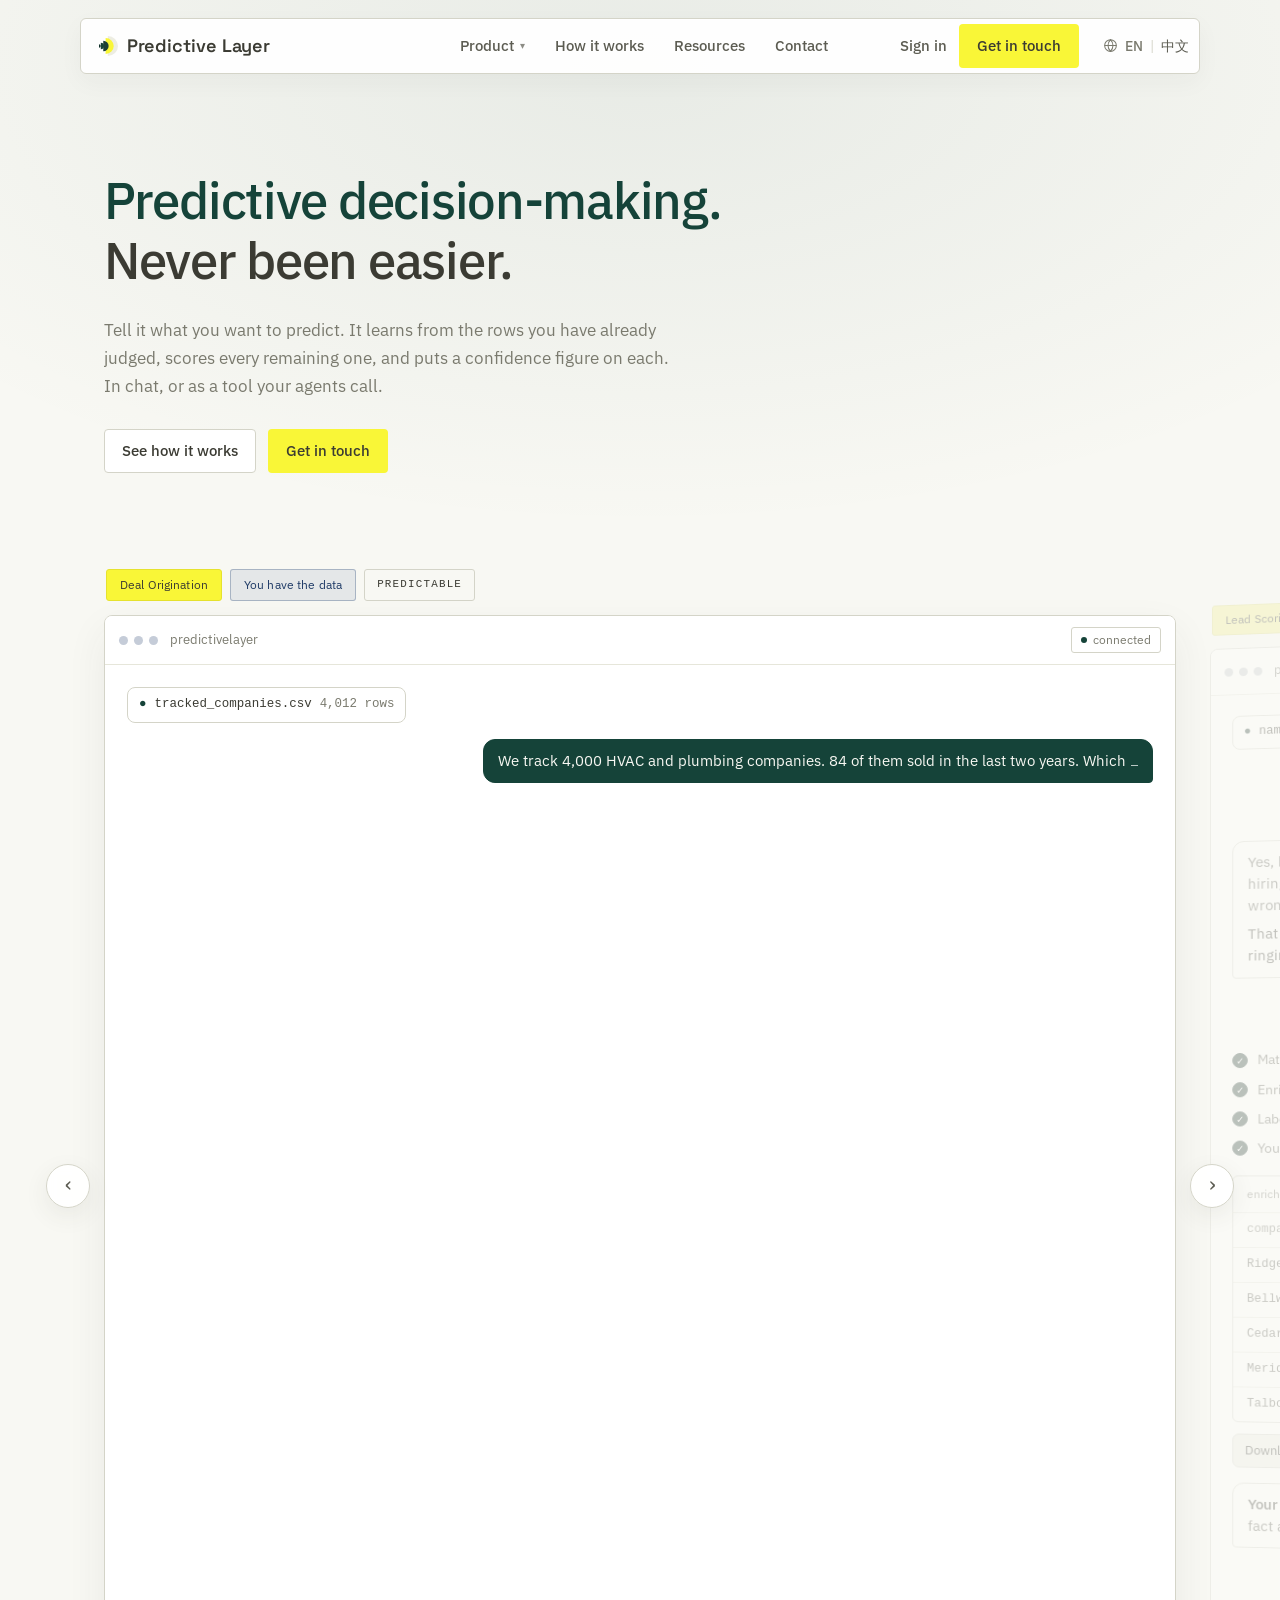
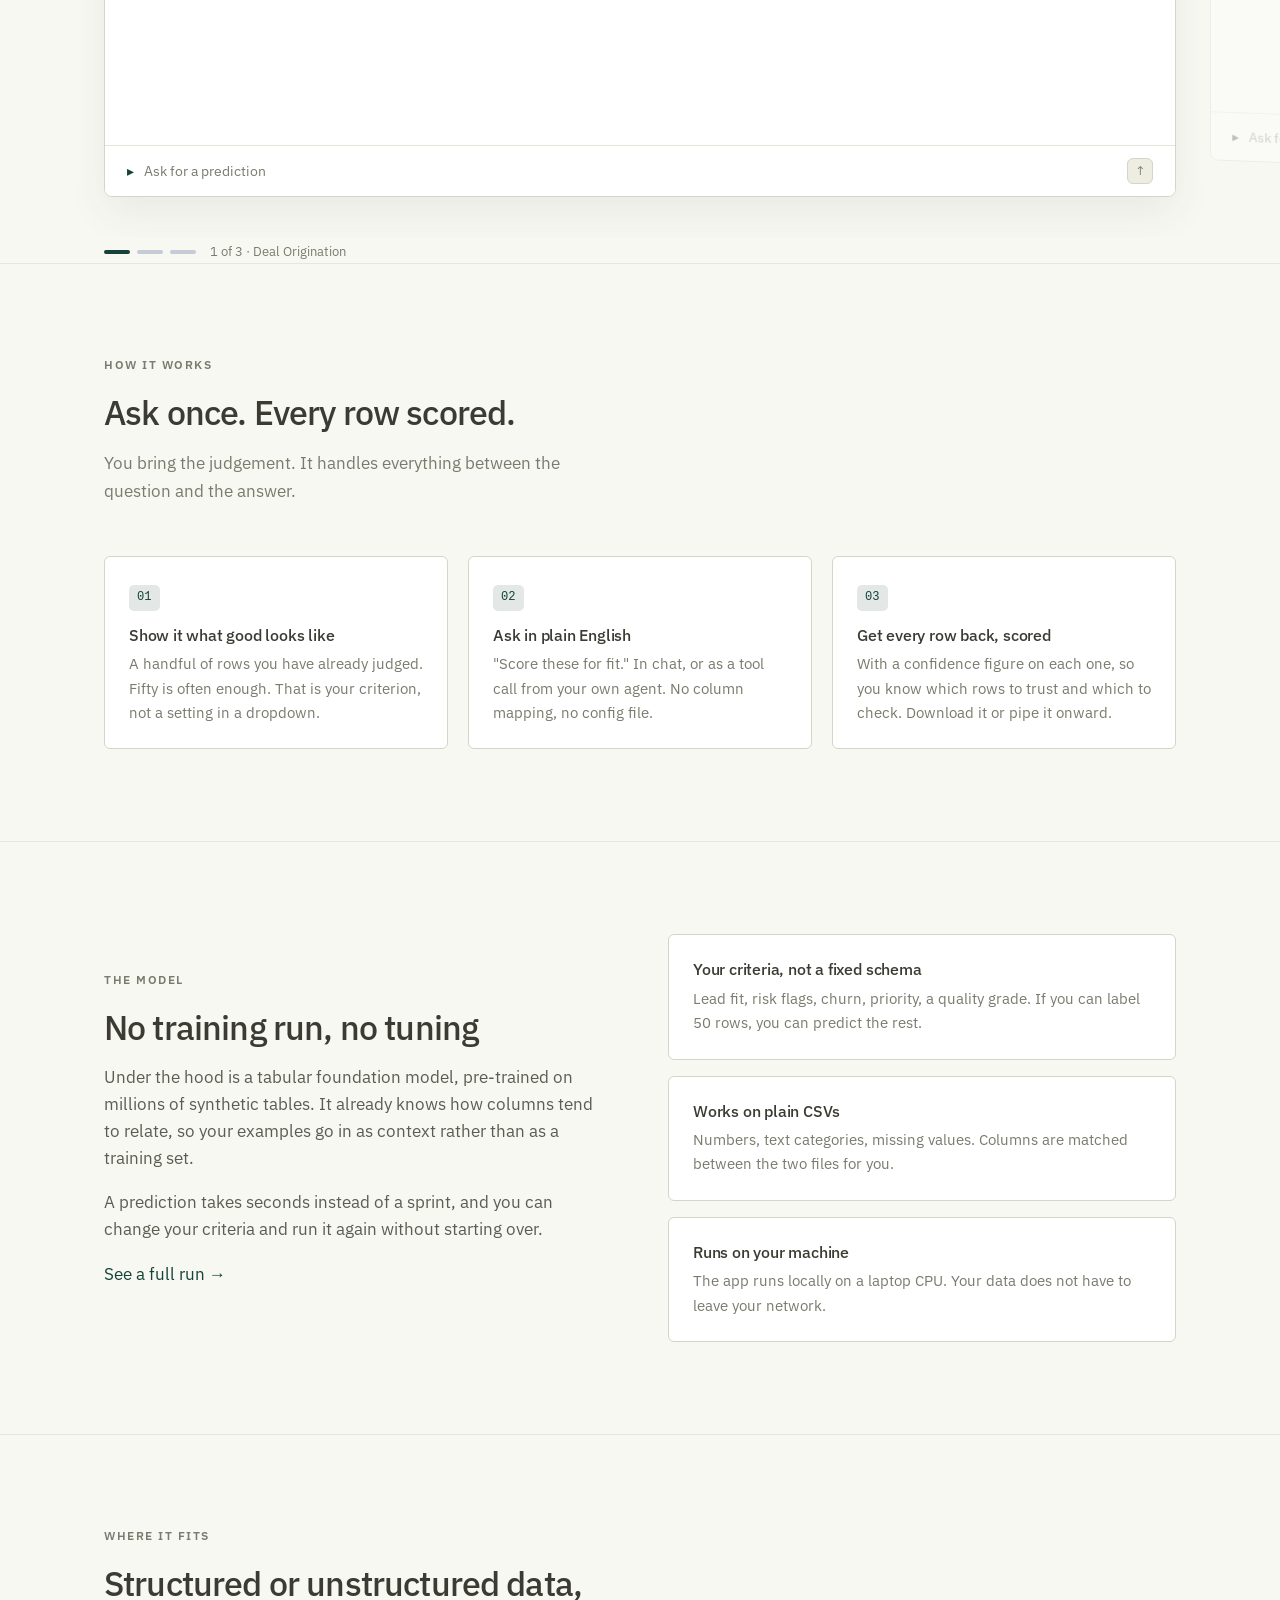
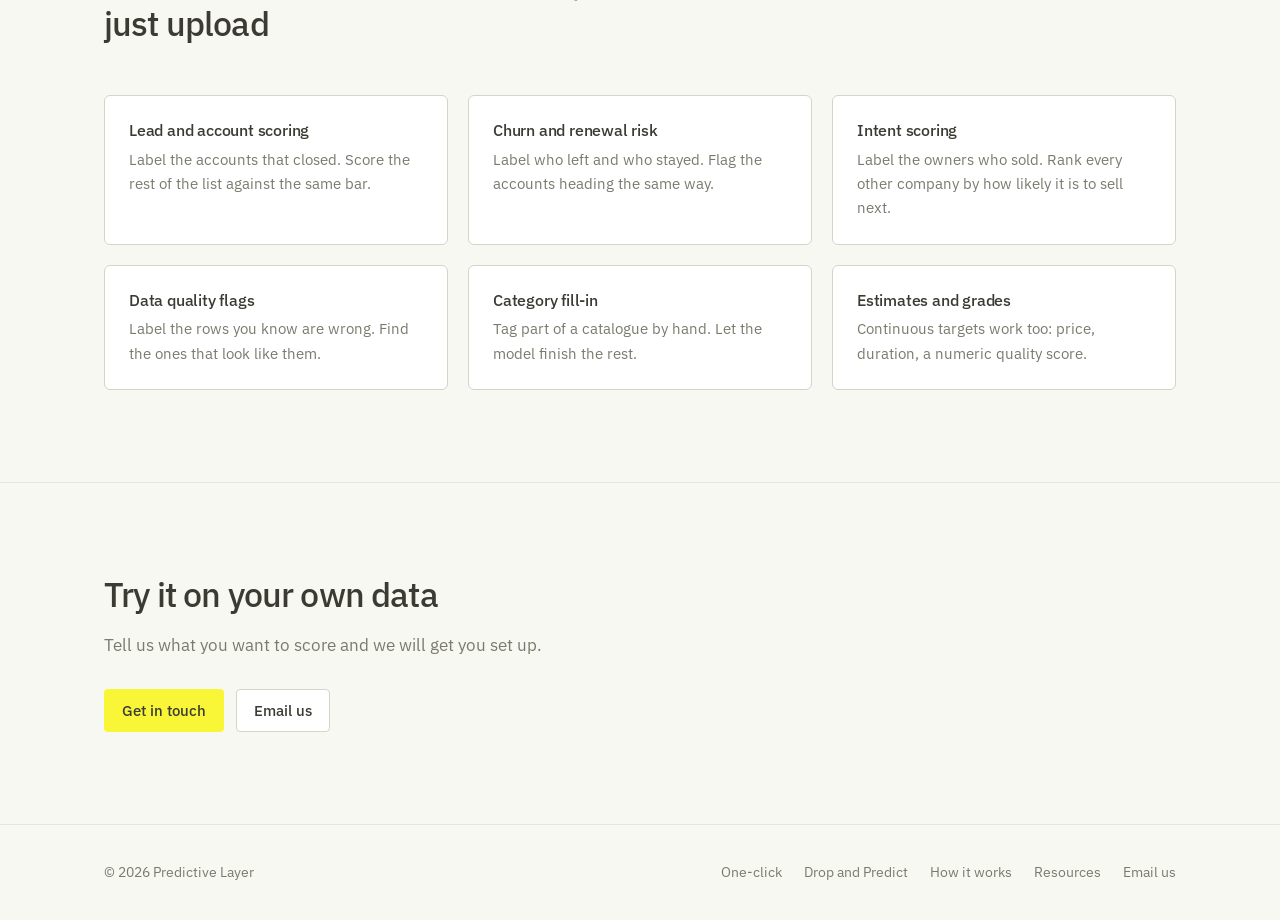
==== commit 1e0a52ec: "Try Forge Origination’s cream, forest green, and yellow palette. Mapped from their Webflow tokens: #" ====
--- a/index.html
+++ b/index.html
@@ -5,8 +5,8 @@
 <meta name="viewport" content="width=device-width, initial-scale=1">
 <title>predictivelayer.io — predictive decision-making, never been easier</title>
 <meta name="description" content="Say what you want to predict. It learns from your labeled examples and scores every remaining row, with a confidence figure on each. In chat, or as a tool your agents call.">
-<meta name="theme-color" content="#f4f5f7">
-<link rel="stylesheet" href="styles.css?v=35">
+<meta name="theme-color" content="#f8f8f3">
+<link rel="stylesheet" href="styles.css?v=36">
 <link rel="icon" href="/logo.svg" type="image/svg+xml">
 </head>
 <body>
--- a/styles.css
+++ b/styles.css
@@ -2,29 +2,29 @@
    Plain CSS. No frameworks, no third-party font requests, no trackers. */
 
 :root {
-  /* Institutional paper — PE / diligence tone. Cool white, not cream.
-     Panels stay white so structure comes from hairlines, not colour blocks. */
-  --bg:         #f4f5f7;
-  --bg-2:       #eef0f3;
+  /* Forge Origination–inspired palette (from their Webflow tokens).
+     Cream paper, charcoal ink, forest brand, bright yellow accent. */
+  --bg:         #f8f8f3;
+  --bg-2:       #f3f3ec;
   --panel:      #ffffff;
-  --panel-2:    #e8ebf0;
-  --line:       #c8ced8;
-  --line-soft:  #e1e4ea;
-
-  --ink:        #0a1628;
-  --ink-2:      #3a4658;
-  --muted:      #667385;
-
-  /* Brand accent is muted gold — the PE cue. --sand names are historical;
-     values are gold. Dark enough for AA body links on white. */
-  --sand-deep:  #3f3118;
-  --sand:       #8f7340;
-  --sand-2:     #735c33;
-  --sand-text:  #6a542d;
-  --sand-soft:  #a8894c;
-
-  /* Supporting spectrum. Steel blue is the second state / second series.
-     Amber is caution. Red is errors only, never a data category. */
+  --panel-2:    #edede2;
+  --line:       #d4d4c8;
+  --line-soft:  #e6e6da;
+
+  --ink:        #3b3b33;
+  --ink-2:      #5c5c52;
+  --muted:      #7a7a6e;
+
+  /* Brand = forest green. Accent cue = Forge yellow on buttons/tags.
+     --sand* names are historical. */
+  --sand-deep:  #0f2f28;
+  --sand:       #154339;
+  --sand-2:     #10362e;
+  --sand-text:  #154339;
+  --sand-soft:  #1c3f36;
+
+  /* Supporting spectrum. Steel blue is second state. Amber/caution stays
+     distinct from the yellow CTA. Red is errors only. */
   --blue:       #2a4a7a;
   --blue-text:  #1e3a66;
   --blue-dim:   rgba(42,74,122,.12);
@@ -37,15 +37,18 @@
 
   --accent:     var(--sand);
   --accent-2:   var(--sand-2);
-  --accent-dim: rgba(143,115,64,.12);
+  --accent-dim: rgba(21,67,57,.12);
   --accent-ink: var(--sand-text);
+
+  /* Forge yellow — CTAs and tag fills, not body links (contrast). */
+  --forge-yellow: #f9f637;
+  --forge-yellow-ink: #3b3b33;
 
   --radius:     6px;
   --radius-lg:  8px;
   --maxw:       1120px;
 
-  /* IBM Plex Sans only — deal-memo clarity, no decorative serif.
-     Self-hosted under OFL; no third-party request at runtime. */
+  /* IBM Plex Sans — deal-memo clarity. Self-hosted OFL. */
   --font: "IBM Plex Sans", "Helvetica Neue", Helvetica, Arial, sans-serif;
   --font-display: var(--font);
   --mono: ui-monospace, SFMono-Regular, "SF Mono", Menlo, Consolas,
@@ -123,7 +126,7 @@
   overflow-x: clip;
 }
 
-/* Quiet navy depth at the top — no tinted glow. PE pages stay calm. */
+/* Soft forest wash — Forge green, very low opacity on cream. */
 body::before {
   content: "";
   position: absolute;
@@ -133,9 +136,9 @@
   width: 1800px;
   height: 900px;
   background: radial-gradient(ellipse at center,
-              rgba(10,22,40,.05) 0%,
-              rgba(10,22,40,.02) 42%,
-              rgba(244,245,247,0) 72%);
+              rgba(21,67,57,.07) 0%,
+              rgba(21,67,57,.03) 42%,
+              rgba(248,248,243,0) 72%);
   pointer-events: none;
   z-index: 0;
 }
@@ -188,7 +191,7 @@
   border-radius: 6px;
   background: rgba(255,255,255,.94);
   box-shadow: 0 1px 0 rgba(255,255,255,.8) inset,
-              0 8px 24px rgba(10,22,40,.04);
+              0 8px 24px rgba(59,59,51,.04);
 }
 
 /* The mark sits left of the name. Fixed height so it lines up with the
@@ -263,16 +266,16 @@
   white-space: nowrap;
 }
 
-/* Primary: navy fill, white label. Gold stays for accents and scored data. */
-.btn-primary { background: var(--ink); color: #fff; }
-.btn-primary:hover { background: #15243a; color: #fff; }
+/* Primary: Forge yellow fill, charcoal label — matches their CTA cue. */
+.btn-primary { background: var(--forge-yellow); color: var(--forge-yellow-ink); }
+.btn-primary:hover { background: #ece52a; color: var(--forge-yellow-ink); }
 
 .btn-secondary {
   background: var(--panel);
   color: var(--ink);
   border-color: var(--line);
 }
-.btn-secondary:hover { background: var(--panel-2); border-color: #b0bac8; color: var(--ink); }
+.btn-secondary:hover { background: var(--panel-2); border-color: #c0c0b4; color: var(--ink); }
 
 .btn-ghost { background: none; color: var(--ink-2); padding: 9px 4px; }
 .btn-ghost:hover { color: var(--ink); }
@@ -322,7 +325,7 @@
   overflow: hidden;
   text-align: left;
   box-shadow: 0 1px 0 rgba(255,255,255,.9) inset,
-              0 16px 40px rgba(10,22,40,.07);
+              0 16px 40px rgba(59,59,51,.07);
 }
 
 /* Three examples share the panel. Only one is in the document at a time, so
@@ -397,9 +400,9 @@
 }
 /* What the run is for. */
 .tag-use {
-  color: var(--accent-ink);
-  background: rgba(143,115,64,.10);
-  border: 1px solid rgba(143,115,64,.32);
+  color: var(--forge-yellow-ink);
+  background: var(--forge-yellow);
+  border: 1px solid #e6e22e;
 }
 /* Where the data stands. Blue when they already hold it, red when they do
    not, violet when the thing being predicted has to be worked out first. */
@@ -451,9 +454,9 @@
   padding: 0 0 3px;
   font-family: var(--font);
   transition: background .15s ease, color .15s ease, border-color .15s ease, opacity .2s ease;
-  box-shadow: 0 8px 24px rgba(11,22,40,.08);
-}
-.demo-arrow:hover { background: var(--panel-2); color: var(--ink); border-color: #b0bac8; }
+  box-shadow: 0 8px 24px rgba(59,59,51,.08);
+}
+.demo-arrow:hover { background: var(--panel-2); color: var(--ink); border-color: #c0c0b4; }
 .demo-arrow:focus-visible { outline: 2px solid var(--accent); outline-offset: 2px; }
 .demo-arrow[disabled] { opacity: .25; cursor: default; }
 .demo-arrow.prev { left: max(10px, calc(50vw - var(--card-w) / 2 - 58px)); }
@@ -564,9 +567,9 @@
 .msg-user {
   align-self: flex-end;
   max-width: 78%;
-  background: var(--ink);
-  border: 1px solid var(--ink);
-  color: #fff;
+  background: var(--sand);
+  border: 1px solid var(--sand);
+  color: #f8f8f3;
   border-radius: 12px 12px 4px 12px;
   padding: 10px 14px;
   font-size: .92rem;
@@ -665,14 +668,14 @@
    person already had; these two are the thing they came for. Soft wash —
    no neon glow on a light page. */
 .col-new {
-  background: rgba(143,115,64,.10);
+  background: rgba(21,67,57,.10);
   color: var(--sand-text) !important;
   text-shadow: none;
   font-weight: 500;
 }
 table.data th.col-new {
   color: var(--sand-2) !important;
-  background: rgba(143,115,64,.14);
+  background: rgba(21,67,57,.14);
 }
 
 /* Light the edges of the block, so the two columns read as one lit panel
@@ -680,35 +683,35 @@
    a class on it: the cell that follows a cell that is not new. */
 table.data td:not(.col-new) + td.col-new,
 table.data th:not(.col-new) + th.col-new {
-  box-shadow: inset 2px 0 0 rgba(143,115,64,.45),
-              inset 18px 0 24px -18px rgba(143,115,64,.18);
+  box-shadow: inset 2px 0 0 rgba(21,67,57,.45),
+              inset 18px 0 24px -18px rgba(21,67,57,.18);
 }
 table.data td.col-new:last-child,
 table.data th.col-new:last-child {
-  box-shadow: inset -2px 0 0 rgba(143,115,64,.45),
-              inset -18px 0 24px -18px rgba(143,115,64,.18);
+  box-shadow: inset -2px 0 0 rgba(21,67,57,.45),
+              inset -18px 0 24px -18px rgba(21,67,57,.18);
 }
 /* The block is capped top and bottom by the header and the last row. */
-table.data thead th.col-new { box-shadow: inset 0 2px 0 rgba(143,115,64,.4); }
+table.data thead th.col-new { box-shadow: inset 0 2px 0 rgba(21,67,57,.4); }
 table.data thead th:not(.col-new) + th.col-new {
-  box-shadow: inset 2px 0 0 rgba(143,115,64,.45),
-              inset 18px 0 24px -18px rgba(143,115,64,.18),
-              inset 0 2px 0 rgba(143,115,64,.4);
+  box-shadow: inset 2px 0 0 rgba(21,67,57,.45),
+              inset 18px 0 24px -18px rgba(21,67,57,.18),
+              inset 0 2px 0 rgba(21,67,57,.4);
 }
 table.data thead th.col-new:last-child {
-  box-shadow: inset -2px 0 0 rgba(143,115,64,.45),
-              inset -18px 0 24px -18px rgba(143,115,64,.18),
-              inset 0 2px 0 rgba(143,115,64,.4);
+  box-shadow: inset -2px 0 0 rgba(21,67,57,.45),
+              inset -18px 0 24px -18px rgba(21,67,57,.18),
+              inset 0 2px 0 rgba(21,67,57,.4);
 }
 table.data tr:last-child td:not(.col-new) + td.col-new {
-  box-shadow: inset 2px 0 0 rgba(143,115,64,.45),
-              inset 18px 0 24px -18px rgba(143,115,64,.18),
-              inset 0 -2px 0 rgba(143,115,64,.4);
+  box-shadow: inset 2px 0 0 rgba(21,67,57,.45),
+              inset 18px 0 24px -18px rgba(21,67,57,.18),
+              inset 0 -2px 0 rgba(21,67,57,.4);
 }
 table.data tr:last-child td.col-new:last-child {
-  box-shadow: inset -2px 0 0 rgba(143,115,64,.45),
-              inset -18px 0 24px -18px rgba(143,115,64,.18),
-              inset 0 -2px 0 rgba(143,115,64,.4);
+  box-shadow: inset -2px 0 0 rgba(21,67,57,.45),
+              inset -18px 0 24px -18px rgba(21,67,57,.18),
+              inset 0 -2px 0 rgba(21,67,57,.4);
 }
 
 /* While a cell is still settling it is dimmer, so the moment it locks onto
@@ -735,7 +738,7 @@
 .card h3 { margin-bottom: .45em; }
 .card p { margin-bottom: 0; font-size: .95rem; color: var(--muted); }
 .card-link { display: block; color: inherit; }
-.card-link:hover { border-color: #b0bac8; background: var(--panel-2); color: inherit; }
+.card-link:hover { border-color: #c0c0b4; background: var(--panel-2); color: inherit; }
 .card-tag {
   font-size: .7rem;
   font-weight: 600;
@@ -782,7 +785,7 @@
   color: var(--ink);
   cursor: pointer;
 }
-.copy-btn:hover { border-color: #b0bac8; }
+.copy-btn:hover { border-color: #c0c0b4; }
 
 .field { margin-bottom: 15px; text-align: left; }
 .field label { display: block; font-size: .85rem; font-weight: 500; color: var(--ink-2); margin-bottom: 6px; }
@@ -933,7 +936,7 @@
   border-radius: 4px;
   padding: 2px 7px;
 }
-.tag-good { background: rgba(143,115,64,.14); color: var(--sand-text); }
+.tag-good { background: rgba(21,67,57,.14); color: var(--sand-text); }
 .tag-bad  { background: var(--blue-dim); color: var(--blue-text); }
 
 .fix {
@@ -992,7 +995,7 @@
   border: 1px solid var(--line);
   border-radius: 12px;
   padding: 8px;
-  box-shadow: 0 20px 50px rgba(11,22,40,.12);
+  box-shadow: 0 20px 50px rgba(59,59,51,.12);
   opacity: 0;
   visibility: hidden;
   transition: opacity .15s ease, transform .15s ease, visibility .15s;
@@ -1116,8 +1119,8 @@
   padding: 4px 9px;
   text-align: center;
 }
-.lrow.fixed { background: rgba(143,115,64,.07); }
-.lrow.fixed .act { border-color: rgba(143,115,64,.45); color: var(--sand-text); }
+.lrow.fixed { background: rgba(21,67,57,.07); }
+.lrow.fixed .act { border-color: rgba(21,67,57,.45); color: var(--sand-text); }
 .lrow .was {
   font-size: .72rem;
   color: var(--muted);
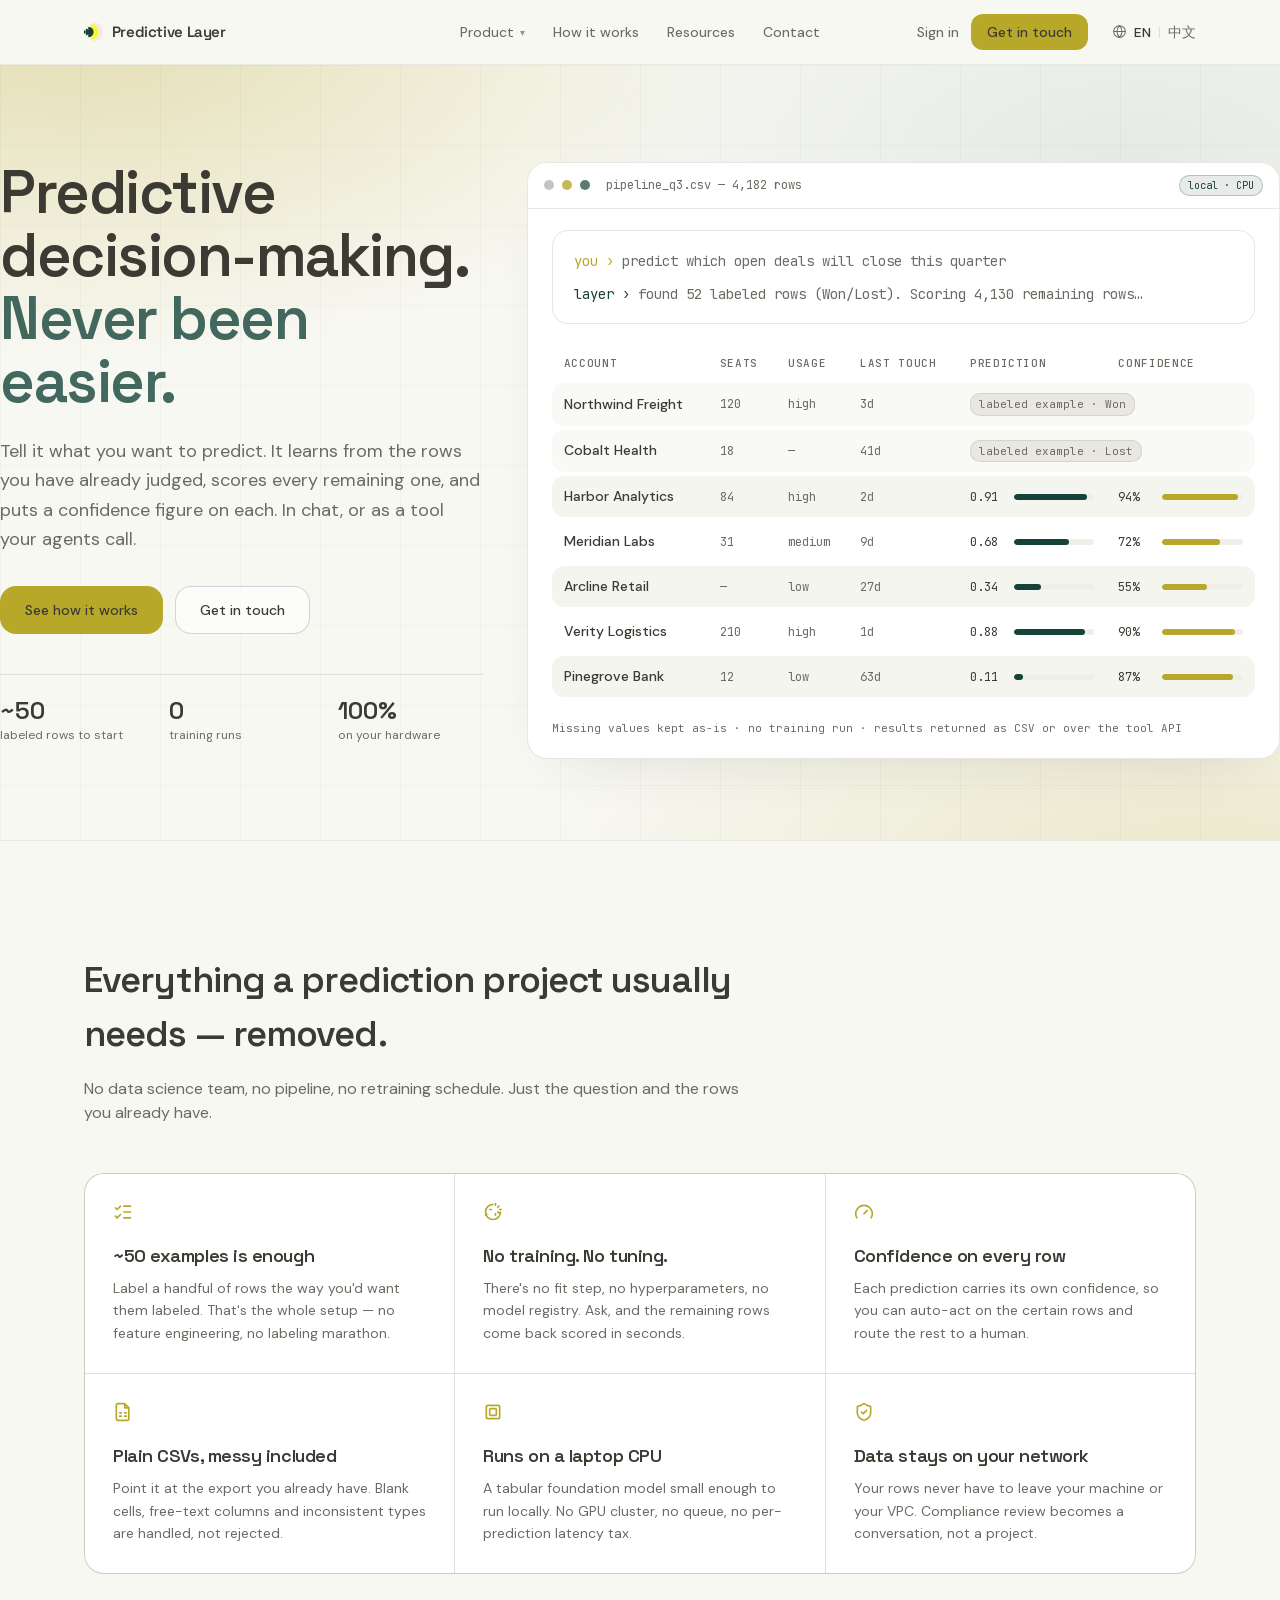
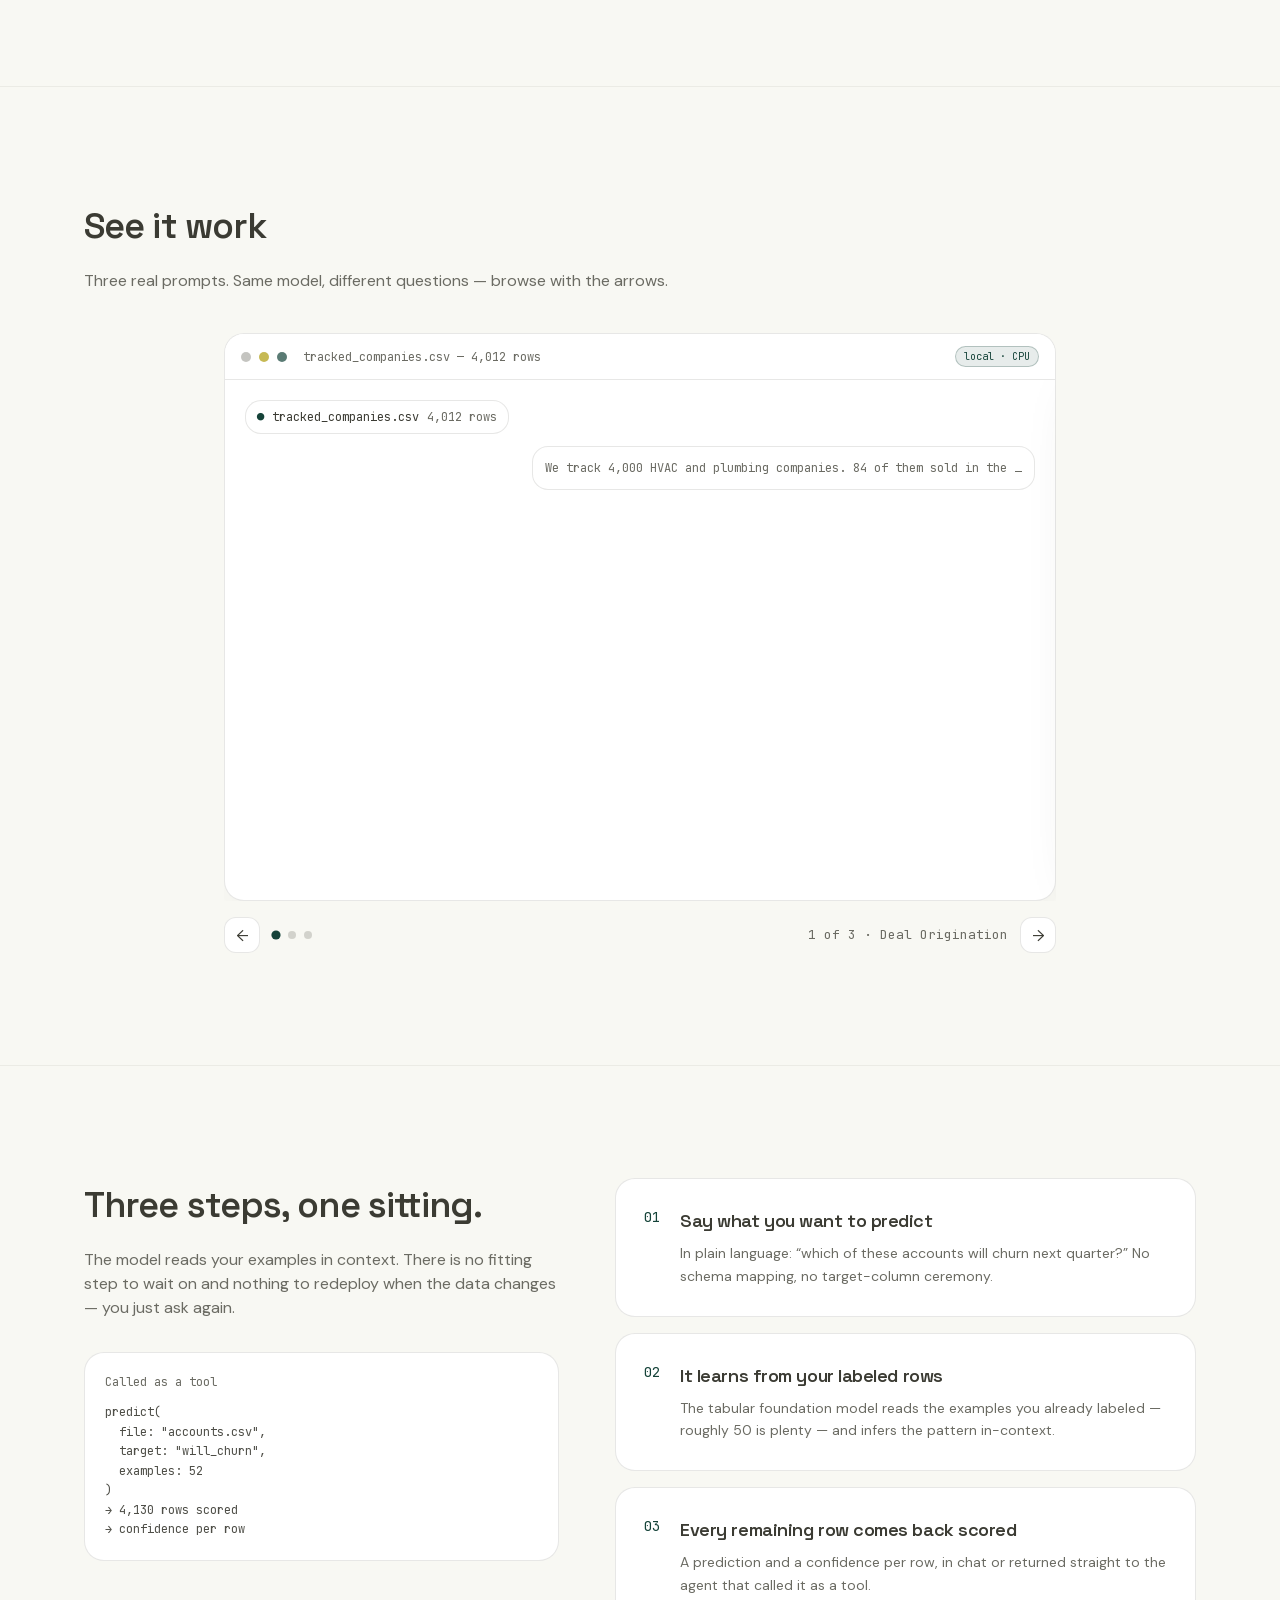
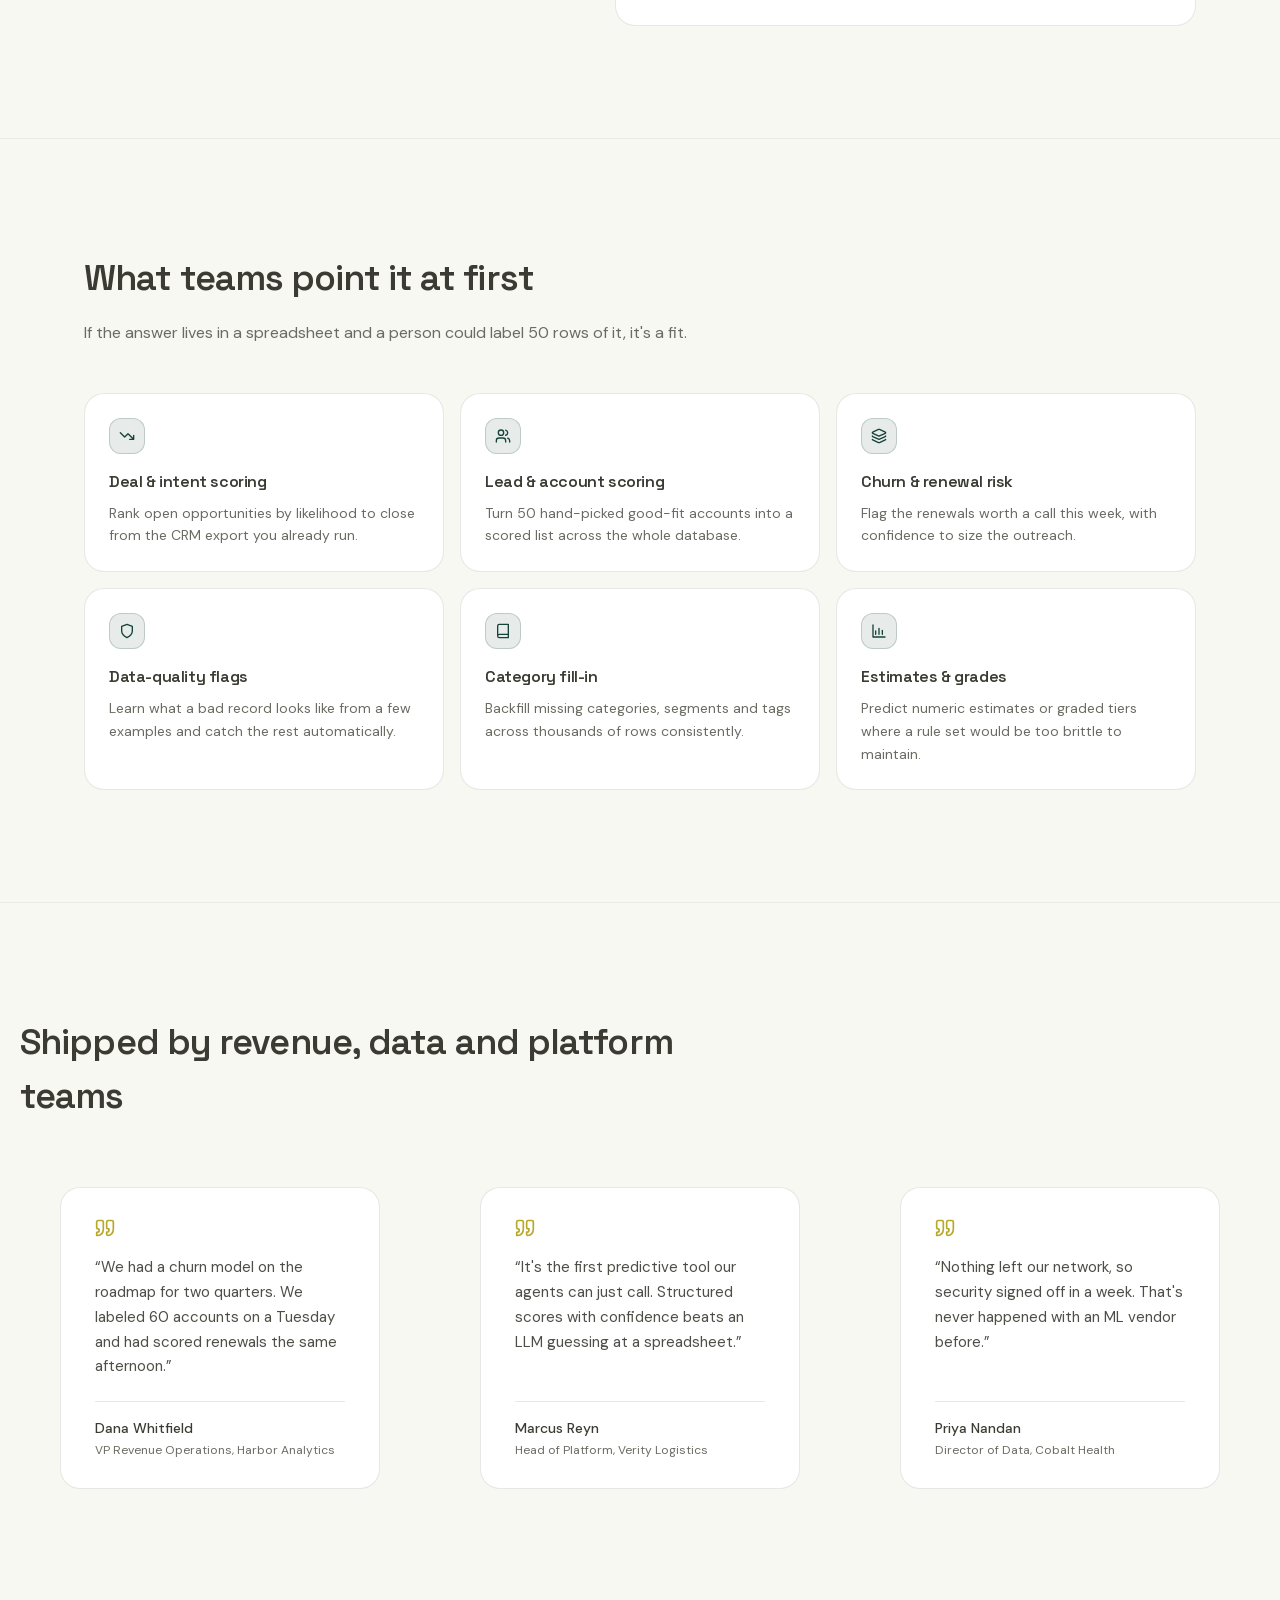
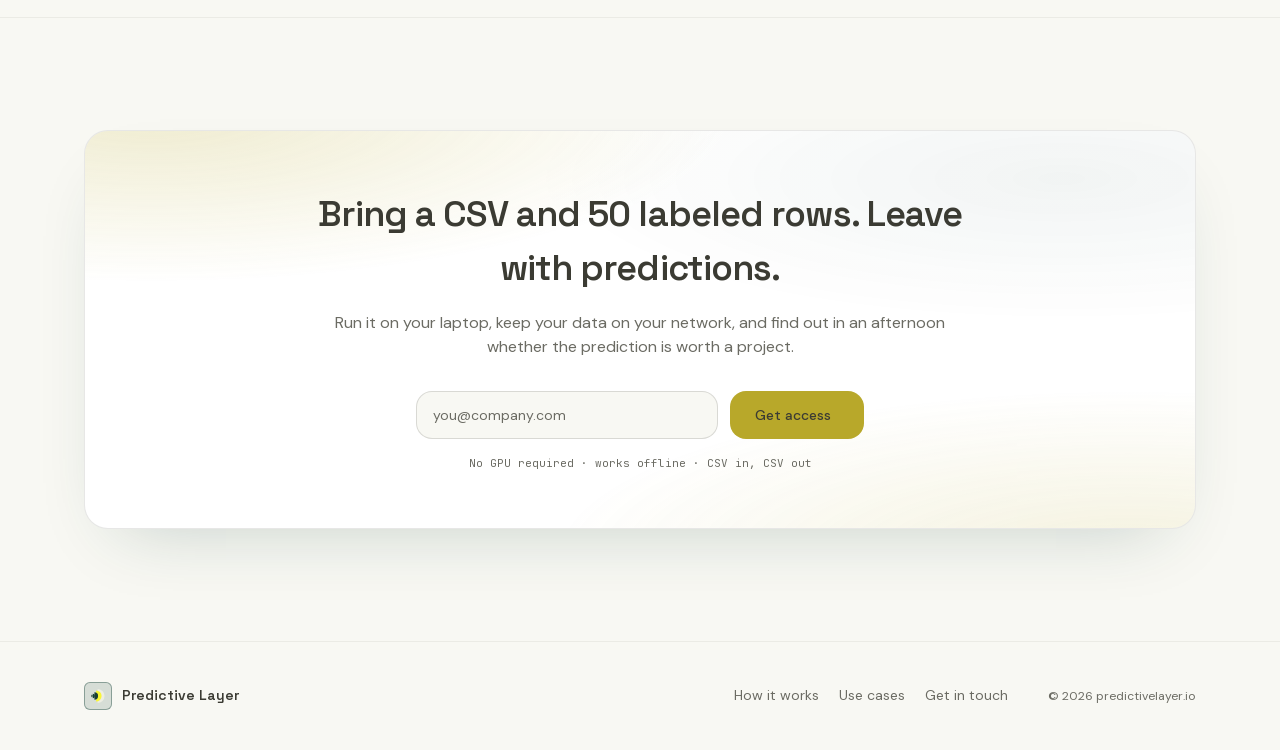
==== commit 668ede77: "Deploy light-theme marketing site redo. Refresh EN pages, styles, and hero assets; sync zh homepage " ====
--- a/index.html
+++ b/index.html
@@ -6,7 +6,7 @@
 <title>predictivelayer.io — predictive decision-making, never been easier</title>
 <meta name="description" content="Say what you want to predict. It learns from your labeled examples and scores every remaining row, with a confidence figure on each. In chat, or as a tool your agents call.">
 <meta name="theme-color" content="#f8f8f3">
-<link rel="stylesheet" href="styles.css?v=36">
+<link rel="stylesheet" href="styles.css?v=45">
 <link rel="icon" href="/logo.svg" type="image/svg+xml">
 </head>
 <body>
@@ -49,26 +49,220 @@
 <main>
 
   <section class="hero">
+    <div class="hero-bg" aria-hidden="true">
+      <div class="hero-glow"></div>
+      <div class="grid-veil"></div>
+    </div>
+    <div class="wrap hero-inner">
+      <div class="hero-grid">
+        <div class="hero-copy">
+          <h1>Predictive decision-making.<span class="hl-line">Never been easier.</span></h1>
+          <p class="sub">Tell it what you want to predict. It learns from the rows you have already judged, scores every remaining one, and puts a confidence figure on each. In chat, or as a tool your agents call.</p>
+          <div class="btn-row">
+            <a class="btn btn-accent" href="auto.html">See how it works</a>
+            <a class="btn btn-secondary" href="contact.html">Get in touch</a>
+          </div>
+          <dl class="hero-stats">
+            <div><dt>~50</dt><dd>labeled rows to start</dd></div>
+            <div><dt>0</dt><dd>training runs</dd></div>
+            <div><dt>100%</dt><dd>on your hardware</dd></div>
+          </dl>
+        </div>
+
+        <div class="hero-visual">
+          <div class="score-demo">
+            <div class="demo-bar">
+              <span class="dots"><i></i><i></i><i></i></span>
+              <span class="bar-title">pipeline_q3.csv — 4,182 rows</span>
+              <span class="spacer"></span>
+              <span class="pill">local · CPU</span>
+            </div>
+            <div class="score-demo-body">
+              <div class="score-log">
+                <p><span class="who-you">you ›</span> predict which open deals will close this quarter</p>
+                <p><span class="who-layer">layer ›</span> found 52 labeled rows (Won/Lost). Scoring 4,130 remaining rows…</p>
+              </div>
+              <div class="score-table-wrap">
+                <table class="score-table">
+                  <thead>
+                    <tr>
+                      <th>Account</th>
+                      <th>Seats</th>
+                      <th>Usage</th>
+                      <th>Last touch</th>
+                      <th>Prediction</th>
+                      <th>Confidence</th>
+                    </tr>
+                  </thead>
+                  <tbody>
+                    <tr class="score-labeled">
+                      <td>Northwind Freight</td>
+                      <td class="mono-cell">120</td>
+                      <td class="mono-cell">high</td>
+                      <td class="mono-cell">3d</td>
+                      <td colspan="2"><span class="score-badge">labeled example · Won</span></td>
+                    </tr>
+                    <tr class="score-labeled">
+                      <td>Cobalt Health</td>
+                      <td class="mono-cell">18</td>
+                      <td class="mono-cell">—</td>
+                      <td class="mono-cell">41d</td>
+                      <td colspan="2"><span class="score-badge">labeled example · Lost</span></td>
+                    </tr>
+                    <tr class="score-row">
+                      <td>Harbor Analytics</td>
+                      <td class="mono-cell">84</td>
+                      <td class="mono-cell">high</td>
+                      <td class="mono-cell">2d</td>
+                      <td>
+                        <div class="score-metric">
+                          <span class="num">0.91</span>
+                          <span class="score-bar is-primary" aria-hidden="true"><i style="width:91%"></i></span>
+                        </div>
+                      </td>
+                      <td>
+                        <div class="score-metric">
+                          <span class="num">94%</span>
+                          <span class="score-bar is-accent" aria-hidden="true"><i style="width:94%"></i></span>
+                        </div>
+                      </td>
+                    </tr>
+                    <tr class="score-row is-alt">
+                      <td>Meridian Labs</td>
+                      <td class="mono-cell">31</td>
+                      <td class="mono-cell">medium</td>
+                      <td class="mono-cell">9d</td>
+                      <td>
+                        <div class="score-metric">
+                          <span class="num">0.68</span>
+                          <span class="score-bar is-primary" aria-hidden="true"><i style="width:68%"></i></span>
+                        </div>
+                      </td>
+                      <td>
+                        <div class="score-metric">
+                          <span class="num">72%</span>
+                          <span class="score-bar is-accent" aria-hidden="true"><i style="width:72%"></i></span>
+                        </div>
+                      </td>
+                    </tr>
+                    <tr class="score-row">
+                      <td>Arcline Retail</td>
+                      <td class="mono-cell">—</td>
+                      <td class="mono-cell">low</td>
+                      <td class="mono-cell">27d</td>
+                      <td>
+                        <div class="score-metric">
+                          <span class="num">0.34</span>
+                          <span class="score-bar is-primary" aria-hidden="true"><i style="width:34%"></i></span>
+                        </div>
+                      </td>
+                      <td>
+                        <div class="score-metric">
+                          <span class="num">55%</span>
+                          <span class="score-bar is-accent" aria-hidden="true"><i style="width:55%"></i></span>
+                        </div>
+                      </td>
+                    </tr>
+                    <tr class="score-row is-alt">
+                      <td>Verity Logistics</td>
+                      <td class="mono-cell">210</td>
+                      <td class="mono-cell">high</td>
+                      <td class="mono-cell">1d</td>
+                      <td>
+                        <div class="score-metric">
+                          <span class="num">0.88</span>
+                          <span class="score-bar is-primary" aria-hidden="true"><i style="width:88%"></i></span>
+                        </div>
+                      </td>
+                      <td>
+                        <div class="score-metric">
+                          <span class="num">90%</span>
+                          <span class="score-bar is-accent" aria-hidden="true"><i style="width:90%"></i></span>
+                        </div>
+                      </td>
+                    </tr>
+                    <tr class="score-row">
+                      <td>Pinegrove Bank</td>
+                      <td class="mono-cell">12</td>
+                      <td class="mono-cell">low</td>
+                      <td class="mono-cell">63d</td>
+                      <td>
+                        <div class="score-metric">
+                          <span class="num">0.11</span>
+                          <span class="score-bar is-primary" aria-hidden="true"><i style="width:11%"></i></span>
+                        </div>
+                      </td>
+                      <td>
+                        <div class="score-metric">
+                          <span class="num">87%</span>
+                          <span class="score-bar is-accent" aria-hidden="true"><i style="width:87%"></i></span>
+                        </div>
+                      </td>
+                    </tr>
+                  </tbody>
+                </table>
+              </div>
+              <p class="score-foot">Missing values kept as-is · no training run · results returned as CSV or over the tool API</p>
+            </div>
+          </div>
+        </div>
+      </div>
+    </div>
+  </section>
+
+  <section class="rule" id="capabilities">
     <div class="wrap">
-      <h1><span class="hl">Predictive decision-making.</span><br class="brk"> Never been easier.</h1>
-      <p class="sub">Tell it what you want to predict. It learns from the rows you have already judged, scores every remaining one, and puts a confidence figure on each. In chat, or as a tool your agents call.</p>
-      <div class="btn-row center">
-        <a class="btn btn-secondary" href="auto.html">See how it works</a>
-        <a class="btn btn-primary" href="contact.html">Get in touch</a>
-      </div>
-
-      <div class="hero-visual">
-        <div class="carousel-wrap">
-          <div class="carousel" id="carousel">
-          <div class="demo-card" data-scene
+      <h2 class="section-title">Everything a prediction project usually needs — removed.</h2>
+      <p class="section-lead">No data science team, no pipeline, no retraining schedule. Just the question and the rows you already have.</p>
+      <div class="bento">
+        <div class="bento-cell">
+          <svg class="bento-icon" viewBox="0 0 24 24" fill="none" stroke="currentColor" stroke-width="2" stroke-linecap="round" stroke-linejoin="round" aria-hidden="true"><path d="M13 5h8M13 12h8M13 19h8M3 17l2 2 4-4M3 7l2 2 4-4"/></svg>
+          <h3>~50 examples is enough</h3>
+          <p>Label a handful of rows the way you'd want them labeled. That's the whole setup — no feature engineering, no labeling marathon.</p>
+        </div>
+        <div class="bento-cell">
+          <svg class="bento-icon" viewBox="0 0 24 24" fill="none" stroke="currentColor" stroke-width="2" stroke-linecap="round" stroke-linejoin="round" aria-hidden="true"><path d="M15 4V2M15 16v-2M8 9h2M20 9h2M17.8 11.8 19 13M17.8 6.2 19 5M3 16l1.5-1.5M21 12a9 9 0 1 1-9-9"/></svg>
+          <h3>No training. No tuning.</h3>
+          <p>There's no fit step, no hyperparameters, no model registry. Ask, and the remaining rows come back scored in seconds.</p>
+        </div>
+        <div class="bento-cell">
+          <svg class="bento-icon" viewBox="0 0 24 24" fill="none" stroke="currentColor" stroke-width="2" stroke-linecap="round" stroke-linejoin="round" aria-hidden="true"><path d="m12 14 4-4M3.34 19a10 10 0 1 1 17.32 0"/></svg>
+          <h3>Confidence on every row</h3>
+          <p>Each prediction carries its own confidence, so you can auto-act on the certain rows and route the rest to a human.</p>
+        </div>
+        <div class="bento-cell">
+          <svg class="bento-icon" viewBox="0 0 24 24" fill="none" stroke="currentColor" stroke-width="2" stroke-linecap="round" stroke-linejoin="round" aria-hidden="true"><path d="M6 22a2 2 0 0 1-2-2V4a2 2 0 0 1 2-2h8l5 5v13a2 2 0 0 1-2 2zM14 2v5h5M8 13h2M14 13h2M8 17h2M14 17h2"/></svg>
+          <h3>Plain CSVs, messy included</h3>
+          <p>Point it at the export you already have. Blank cells, free-text columns and inconsistent types are handled, not rejected.</p>
+        </div>
+        <div class="bento-cell">
+          <svg class="bento-icon" viewBox="0 0 24 24" fill="none" stroke="currentColor" stroke-width="2" stroke-linecap="round" stroke-linejoin="round" aria-hidden="true"><rect x="4" y="4" width="16" height="16" rx="2"/><rect x="8" y="8" width="8" height="8" rx="1"/></svg>
+          <h3>Runs on a laptop CPU</h3>
+          <p>A tabular foundation model small enough to run locally. No GPU cluster, no queue, no per-prediction latency tax.</p>
+        </div>
+        <div class="bento-cell">
+          <svg class="bento-icon" viewBox="0 0 24 24" fill="none" stroke="currentColor" stroke-width="2" stroke-linecap="round" stroke-linejoin="round" aria-hidden="true"><path d="M20 13c0 5-3.5 7.5-7.66 8.95a1 1 0 0 1-.67-.01C7.5 20.5 4 18 4 13V6a1 1 0 0 1 1-1c2 0 4.5-1.2 6.24-2.72a1.17 1.17 0 0 1 1.52 0C14.51 3.81 17 5 19 5a1 1 0 0 1 1 1z"/><path d="m9 12 2 2 4-4"/></svg>
+          <h3>Data stays on your network</h3>
+          <p>Your rows never have to leave your machine or your VPC. Compliance review becomes a conversation, not a project.</p>
+        </div>
+      </div>
+    </div>
+  </section>
+
+  <section class="rule demos-section" id="demos">
+    <div class="wrap">
+      <h2 class="section-title">See it work</h2>
+      <p class="section-lead">Three real prompts. Same model, different questions — browse with the arrows.</p>
+      <div class="carousel-wrap">
+            <div class="carousel" id="carousel">
+<div class="demo-card" data-scene
                data-label="Deal Origination">
-            <span class="scene-tags"><span class="tag-use">Deal Origination</span><span class="tag-data">You have the data</span><span class="tag-verdict">Predictable</span></span>
             <div class="demo">
             <div class="demo-bar">
               <span class="dots"><i></i><i></i><i></i></span>
-              <span>predictivelayer</span>
+              <span class="bar-title">tracked_companies.csv — 4,012 rows</span>
               <span class="spacer"></span>
-              <span class="pill"><span class="live"></span> connected</span>
+              <span class="pill">local · CPU</span>
             </div>
             <div class="demo-body">
 
@@ -126,23 +320,17 @@
               </div>
 
             </div>
-            <div class="demo-foot">
-              <span class="caret">&#9656;</span>
-              <span>Ask for a prediction</span>
-              <span class="spacer"></span>
-              <span class="send">&#8593;</span>
-            </div>
             </div>
           </div>
-          <div class="demo-card" data-scene
+
+<div class="demo-card" data-scene
                data-label="Lead Scoring">
-            <span class="scene-tags"><span class="tag-use">Lead Scoring</span><span class="tag-data missing">You do not have the data</span><span class="tag-verdict">Predictable</span></span>
             <div class="demo">
             <div class="demo-bar">
               <span class="dots"><i></i><i></i><i></i></span>
-              <span>predictivelayer</span>
+              <span class="bar-title">names_only.csv — 1,120 rows &middot; 2 columns</span>
               <span class="spacer"></span>
-              <span class="pill"><span class="live"></span> connected</span>
+              <span class="pill">local · CPU</span>
             </div>
             <div class="demo-body">
 
@@ -200,23 +388,17 @@
               </div>
 
             </div>
-            <div class="demo-foot">
-              <span class="caret">&#9656;</span>
-              <span>Ask for a prediction</span>
-              <span class="spacer"></span>
-              <span class="send">&#8593;</span>
-            </div>
             </div>
           </div>
-          <div class="demo-card" data-scene
+
+<div class="demo-card" data-scene
                data-label="Pattern recognition">
-            <span class="scene-tags"><span class="tag-use">Pattern recognition</span><span class="tag-data complex">Predict a complex value</span><span class="tag-verdict">Predictable</span></span>
             <div class="demo">
             <div class="demo-bar">
               <span class="dots"><i></i><i></i><i></i></span>
-              <span>predictivelayer</span>
+              <span class="bar-title">past_deals.csv — 210 rows &middot; 9 columns</span>
               <span class="spacer"></span>
-              <span class="pill"><span class="live"></span> connected</span>
+              <span class="pill">local · CPU</span>
             </div>
             <div class="demo-body">
 
@@ -282,122 +464,177 @@
               </div>
 
             </div>
-            <div class="demo-foot">
-              <span class="caret">&#9656;</span>
-              <span>Ask for a prediction</span>
-              <span class="spacer"></span>
-              <span class="send">&#8593;</span>
-            </div>
             </div>
           </div>
+            
+            </div>
+            <div class="demo-nav">
+              <button class="demo-arrow" type="button" data-demo-prev aria-label="Previous demo">&#8592;</button>
+              <div class="demo-pips" id="demo-pips"></div>
+              <span class="demo-label" id="demo-label"></span>
+              <button class="demo-arrow" type="button" data-demo-next aria-label="Next demo">&#8594;</button>
+            </div>
           </div>
-          <button class="demo-arrow prev" data-demo-prev aria-label="Previous example">&#8249;</button>
-          <button class="demo-arrow next" data-demo-next aria-label="Next example">&#8250;</button>
-        </div>
-
-        <div class="demo-nav">
-          <span class="demo-pips" id="demo-pips"></span>
-          <span class="demo-label" id="demo-label"></span>
-        </div>
-      </div>
-      </div>
     </div>
   </section>
 
   <section class="rule" id="how">
     <div class="wrap">
-      <p class="eyebrow center">How it works</p>
-      <h2 class="center">Ask once. Every row scored.</h2>
-      <p class="sub center">You bring the judgement. It handles everything between the question and the answer.</p>
-      <div class="grid grid-3" style="margin-top:52px">
-        <div class="card">
-          <span class="step-num">01</span>
-          <h3>Show it what good looks like</h3>
-          <p>A handful of rows you have already judged. Fifty is often enough. That is your criterion, not a setting in a dropdown.</p>
-        </div>
-        <div class="card">
-          <span class="step-num">02</span>
-          <h3>Ask in plain English</h3>
-          <p>"Score these for fit." In chat, or as a tool call from your own agent. No column mapping, no config file.</p>
-        </div>
-        <div class="card">
-          <span class="step-num">03</span>
-          <h3>Get every row back, scored</h3>
-          <p>With a confidence figure on each one, so you know which rows to trust and which to check. Download it or pipe it onward.</p>
-        </div>
+      <div class="how-grid">
+        <div class="how-intro">
+          <h2 class="section-title">Three steps, one sitting.</h2>
+          <p class="section-lead">The model reads your examples in context. There is no fitting step to wait on and nothing to redeploy when the data changes — you just ask again.</p>
+          <div class="code-panel">
+            <p class="code-cap">Called as a tool</p>
+            <pre>predict(
+  file: "accounts.csv",
+  target: "will_churn",
+  examples: 52
+)
+→ 4,130 rows scored
+→ confidence per row</pre>
+          </div>
+        </div>
+        <ol class="steps-list">
+          <li class="step-card">
+            <div class="step-card-inner">
+              <span class="step-num">01</span>
+              <div>
+                <h3>Say what you want to predict</h3>
+                <p>In plain language: “which of these accounts will churn next quarter?” No schema mapping, no target-column ceremony.</p>
+              </div>
+            </div>
+          </li>
+          <li class="step-card">
+            <div class="step-card-inner">
+              <span class="step-num">02</span>
+              <div>
+                <h3>It learns from your labeled rows</h3>
+                <p>The tabular foundation model reads the examples you already labeled — roughly 50 is plenty — and infers the pattern in-context.</p>
+              </div>
+            </div>
+          </li>
+          <li class="step-card">
+            <div class="step-card-inner">
+              <span class="step-num">03</span>
+              <div>
+                <h3>Every remaining row comes back scored</h3>
+                <p>A prediction and a confidence per row, in chat or returned straight to the agent that called it as a tool.</p>
+              </div>
+            </div>
+          </li>
+        </ol>
       </div>
     </div>
   </section>
 
-  <section class="rule">
+  <section class="rule" id="use-cases">
     <div class="wrap">
-      <div class="grid split">
-        <div>
-          <p class="eyebrow">The model</p>
-          <h2>No training run, no tuning</h2>
-          <p class="lead">Under the hood is a tabular foundation model, pre-trained on millions of synthetic tables. It already knows how columns tend to relate, so your examples go in as context rather than as a training set.</p>
-          <p class="lead">A prediction takes seconds instead of a sprint, and you can change your criteria and run it again without starting over.</p>
-          <p><a href="auto.html">See a full run &rarr;</a></p>
-        </div>
-        <div class="grid" style="gap:16px">
-          <div class="card">
-            <h3>Your criteria, not a fixed schema</h3>
-            <p>Lead fit, risk flags, churn, priority, a quality grade. If you can label 50 rows, you can predict the rest.</p>
-          </div>
-          <div class="card">
-            <h3>Works on plain CSVs</h3>
-            <p>Numbers, text categories, missing values. Columns are matched between the two files for you.</p>
-          </div>
-          <div class="card">
-            <h3>Runs on your machine</h3>
-            <p>The app runs locally on a laptop CPU. Your data does not have to leave your network.</p>
-          </div>
+      <h2 class="section-title">What teams point it at first</h2>
+      <p class="section-lead">If the answer lives in a spreadsheet and a person could label 50 rows of it, it's a fit.</p>
+      <div class="use-grid">
+        <div class="use-card">
+          <div class="use-icon"><svg class="" viewBox="0 0 24 24" fill="none" stroke="currentColor" stroke-width="2" stroke-linecap="round" stroke-linejoin="round" aria-hidden="true"><path d="M16 17h6v-6M22 17l-8.5-8.5-5 5L2 7"/></svg></div>
+          <h3>Deal &amp; intent scoring</h3>
+          <p>Rank open opportunities by likelihood to close from the CRM export you already run.</p>
+        </div>
+        <div class="use-card">
+          <div class="use-icon"><svg class="" viewBox="0 0 24 24" fill="none" stroke="currentColor" stroke-width="2" stroke-linecap="round" stroke-linejoin="round" aria-hidden="true"><path d="M16 21v-2a4 4 0 0 0-4-4H6a4 4 0 0 0-4 4v2"/><circle cx="9" cy="7" r="4"/><path d="M22 21v-2a4 4 0 0 0-3-3.87M16 3.13a4 4 0 0 1 0 7.75"/></svg></div>
+          <h3>Lead &amp; account scoring</h3>
+          <p>Turn 50 hand-picked good-fit accounts into a scored list across the whole database.</p>
+        </div>
+        <div class="use-card">
+          <div class="use-icon"><svg class="" viewBox="0 0 24 24" fill="none" stroke="currentColor" stroke-width="2" stroke-linecap="round" stroke-linejoin="round" aria-hidden="true"><path d="M12.83 2.18a2 2 0 0 0-1.66 0L2.6 6.08a1 1 0 0 0 0 1.83l8.58 3.91a2 2 0 0 0 1.66 0l8.58-3.9a1 1 0 0 0 0-1.83z"/><path d="M2 12a1 1 0 0 0 .58.91l8.6 3.91a2 2 0 0 0 1.65 0l8.58-3.9A1 1 0 0 0 22 12"/><path d="M2 17a1 1 0 0 0 .58.91l8.6 3.91a2 2 0 0 0 1.65 0l8.58-3.9A1 1 0 0 0 22 17"/></svg></div>
+          <h3>Churn &amp; renewal risk</h3>
+          <p>Flag the renewals worth a call this week, with confidence to size the outreach.</p>
+        </div>
+        <div class="use-card">
+          <div class="use-icon"><svg class="" viewBox="0 0 24 24" fill="none" stroke="currentColor" stroke-width="2" stroke-linecap="round" stroke-linejoin="round" aria-hidden="true"><path d="M12 22s8-4 8-10V5l-8-3-8 3v7c0 6 8 10 8 10z"/></svg></div>
+          <h3>Data-quality flags</h3>
+          <p>Learn what a bad record looks like from a few examples and catch the rest automatically.</p>
+        </div>
+        <div class="use-card">
+          <div class="use-icon"><svg class="" viewBox="0 0 24 24" fill="none" stroke="currentColor" stroke-width="2" stroke-linecap="round" stroke-linejoin="round" aria-hidden="true"><path d="M4 19.5v-15A2.5 2.5 0 0 1 6.5 2H20v20H6.5a2.5 2.5 0 0 1 0-5H20"/></svg></div>
+          <h3>Category fill-in</h3>
+          <p>Backfill missing categories, segments and tags across thousands of rows consistently.</p>
+        </div>
+        <div class="use-card">
+          <div class="use-icon"><svg class="" viewBox="0 0 24 24" fill="none" stroke="currentColor" stroke-width="2" stroke-linecap="round" stroke-linejoin="round" aria-hidden="true"><path d="M3 3v18h18"/><path d="M7 12v5M12 8v9M17 11v6"/></svg></div>
+          <h3>Estimates &amp; grades</h3>
+          <p>Predict numeric estimates or graded tiers where a rule set would be too brittle to maintain.</p>
         </div>
       </div>
     </div>
   </section>
 
-  <section class="rule">
+  <section class="rule" id="proof">
     <div class="wrap">
-      <p class="eyebrow center">Where it fits</p>
-      <h2 class="center">Structured or unstructured data,<br class="brk"> just upload</h2>
-      <div class="grid grid-3" style="margin-top:52px">
-        <div class="card"><h3>Lead and account scoring</h3><p>Label the accounts that closed. Score the rest of the list against the same bar.</p></div>
-        <div class="card"><h3>Churn and renewal risk</h3><p>Label who left and who stayed. Flag the accounts heading the same way.</p></div>
-        <div class="card"><h3>Intent scoring</h3><p>Label the owners who sold. Rank every other company by how likely it is to sell next.</p></div>
-        <div class="card"><h3>Data quality flags</h3><p>Label the rows you know are wrong. Find the ones that look like them.</p></div>
-        <div class="card"><h3>Category fill-in</h3><p>Tag part of a catalogue by hand. Let the model finish the rest.</p></div>
-        <div class="card"><h3>Estimates and grades</h3><p>Continuous targets work too: price, duration, a numeric quality score.</p></div>
+      <h2 class="section-title">Shipped by revenue, data and platform teams</h2>
+      <div class="proof-grid">
+        <figure class="proof-card">
+          <svg class="proof-quote-icon" viewBox="0 0 24 24" fill="none" stroke="currentColor" stroke-width="2" stroke-linecap="round" stroke-linejoin="round" aria-hidden="true"><path d="M3 21c3 0 7-1 7-8V5c0-1.25-.756-2.017-2-2H4c-1.25 0-2 .75-2 1.972V11c0 1.25.75 2 2 2 1 0 1 0 1 1v1c0 1-1 2-2 2s-1 .008-1 1.031V21"/><path d="M15 21c3 0 7-1 7-8V5c0-1.25-.757-2.017-2-2h-4c-1.25 0-2 .75-2 1.972V11c0 1.25.75 2 2 2h.75c0 2.25.25 4-2.75 4v3"/></svg>
+          <blockquote>“We had a churn model on the roadmap for two quarters. We labeled 60 accounts on a Tuesday and had scored renewals the same afternoon.”</blockquote>
+          <figcaption>
+            <div class="name">Dana Whitfield</div>
+            <div class="role">VP Revenue Operations, Harbor Analytics</div>
+          </figcaption>
+        </figure>
+        <figure class="proof-card">
+          <svg class="proof-quote-icon" viewBox="0 0 24 24" fill="none" stroke="currentColor" stroke-width="2" stroke-linecap="round" stroke-linejoin="round" aria-hidden="true"><path d="M3 21c3 0 7-1 7-8V5c0-1.25-.756-2.017-2-2H4c-1.25 0-2 .75-2 1.972V11c0 1.25.75 2 2 2 1 0 1 0 1 1v1c0 1-1 2-2 2s-1 .008-1 1.031V21"/><path d="M15 21c3 0 7-1 7-8V5c0-1.25-.757-2.017-2-2h-4c-1.25 0-2 .75-2 1.972V11c0 1.25.75 2 2 2h.75c0 2.25.25 4-2.75 4v3"/></svg>
+          <blockquote>“It's the first predictive tool our agents can just call. Structured scores with confidence beats an LLM guessing at a spreadsheet.”</blockquote>
+          <figcaption>
+            <div class="name">Marcus Reyn</div>
+            <div class="role">Head of Platform, Verity Logistics</div>
+          </figcaption>
+        </figure>
+        <figure class="proof-card">
+          <svg class="proof-quote-icon" viewBox="0 0 24 24" fill="none" stroke="currentColor" stroke-width="2" stroke-linecap="round" stroke-linejoin="round" aria-hidden="true"><path d="M3 21c3 0 7-1 7-8V5c0-1.25-.756-2.017-2-2H4c-1.25 0-2 .75-2 1.972V11c0 1.25.75 2 2 2 1 0 1 0 1 1v1c0 1-1 2-2 2s-1 .008-1 1.031V21"/><path d="M15 21c3 0 7-1 7-8V5c0-1.25-.757-2.017-2-2h-4c-1.25 0-2 .75-2 1.972V11c0 1.25.75 2 2 2h.75c0 2.25.25 4-2.75 4v3"/></svg>
+          <blockquote>“Nothing left our network, so security signed off in a week. That's never happened with an ML vendor before.”</blockquote>
+          <figcaption>
+            <div class="name">Priya Nandan</div>
+            <div class="role">Director of Data, Cobalt Health</div>
+          </figcaption>
+        </figure>
       </div>
     </div>
   </section>
 
-  <section class="rule">
-    <div class="wrap narrow center">
-      <h2>Try it on your own data</h2>
-      <p class="sub center" style="margin-bottom:0">Tell us what you want to score and we will get you set up.</p>
-      <div class="btn-row center">
-        <a class="btn btn-primary" href="contact.html">Get in touch</a>
-        <button class="btn btn-secondary" data-mail-open>Email us</button>
+  <section class="rule" id="cta">
+    <div class="wrap">
+      <div class="cta-box">
+        <div class="hero-glow" aria-hidden="true"></div>
+        <div class="cta-inner">
+          <h2 class="section-title">Bring a CSV and 50 labeled rows. Leave with predictions.</h2>
+          <p class="section-lead">Run it on your laptop, keep your data on your network, and find out in an afternoon whether the prediction is worth a project.</p>
+          <form class="cta-form" action="contact.html" method="get">
+            <label for="work-email" class="sr-only">Work email</label>
+            <input id="work-email" name="email" type="email" required placeholder="you@company.com">
+            <button class="btn btn-accent" type="submit">Get access <svg class="" viewBox="0 0 24 24" fill="none" stroke="currentColor" stroke-width="2" stroke-linecap="round" stroke-linejoin="round" aria-hidden="true"><path d="M5 12h14"/><path d="m12 5 7 7-7 7"/></svg></button>
+          </form>
+          <p class="cta-note">No GPU required · works offline · CSV in, CSV out</p>
+        </div>
       </div>
     </div>
   </section>
+
 
 </main>
 
 <footer class="site-footer">
   <div class="wrap footer-row">
-    <div>&copy; 2026 Predictive Layer</div>
-    <div class="footer-links">
-      <a href="auto.html">One-click</a>
-      <a href="product.html">Drop and Predict</a>
+    <div class="footer-brand">
+      <span class="footer-mark"><img src="logo.svg" alt="" width="14" height="14" aria-hidden="true"></span>
+      <span class="footer-name">Predictive Layer</span>
+    </div>
+    <nav class="footer-links">
       <a href="index.html#how">How it works</a>
-      <a href="resources.html">Resources</a>
-      <a href="#" data-mail-open>Email us</a>
-    </div>
+      <a href="index.html#use-cases">Use cases</a>
+      <a href="contact.html">Get in touch</a>
+    </nav>
+    <p class="footer-copy">&copy; 2026 predictivelayer.io</p>
   </div>
 </footer>
 
-<script src="main.js?v=16"></script>
+<script src="main.js?v=23"></script>
 </body>
 </html>
--- a/styles.css
+++ b/styles.css
@@ -1,63 +1,28 @@
-/* predictivelayer.io — marketing site
-   Plain CSS. No frameworks, no third-party font requests, no trackers. */
-
-:root {
-  /* Forge Origination–inspired palette (from their Webflow tokens).
-     Cream paper, charcoal ink, forest brand, bright yellow accent. */
-  --bg:         #f8f8f3;
-  --bg-2:       #f3f3ec;
-  --panel:      #ffffff;
-  --panel-2:    #edede2;
-  --line:       #d4d4c8;
-  --line-soft:  #e6e6da;
-
-  --ink:        #3b3b33;
-  --ink-2:      #5c5c52;
-  --muted:      #7a7a6e;
-
-  /* Brand = forest green. Accent cue = Forge yellow on buttons/tags.
-     --sand* names are historical. */
-  --sand-deep:  #0f2f28;
-  --sand:       #154339;
-  --sand-2:     #10362e;
-  --sand-text:  #154339;
-  --sand-soft:  #1c3f36;
-
-  /* Supporting spectrum. Steel blue is second state. Amber/caution stays
-     distinct from the yellow CTA. Red is errors only. */
-  --blue:       #2a4a7a;
-  --blue-text:  #1e3a66;
-  --blue-dim:   rgba(42,74,122,.12);
-  --amber:      #a06b1a;
-  --amber-text: #855714;
-  --amber-dim:  rgba(160,107,26,.12);
-  --red:        #b03a3f;
-  --red-text:   #8f2e32;
-  --violet:     #5c4f8c;
-
-  --accent:     var(--sand);
-  --accent-2:   var(--sand-2);
-  --accent-dim: rgba(21,67,57,.12);
-  --accent-ink: var(--sand-text);
-
-  /* Forge yellow — CTAs and tag fills, not body links (contrast). */
-  --forge-yellow: #f9f637;
-  --forge-yellow-ink: #3b3b33;
-
-  --radius:     6px;
-  --radius-lg:  8px;
-  --maxw:       1120px;
-
-  /* IBM Plex Sans — deal-memo clarity. Self-hosted OFL. */
-  --font: "IBM Plex Sans", "Helvetica Neue", Helvetica, Arial, sans-serif;
-  --font-display: var(--font);
-  --mono: ui-monospace, SFMono-Regular, "SF Mono", Menlo, Consolas,
-          "Liberation Mono", monospace;
-}
-
-/* Space Grotesk, SIL Open Font License. Self-hosted and subset to the
-   sixteen characters of the wordmark, so it costs 1.4KB and no third party
-   ever sees a request. */
+/* Predictive Layer — ported from predictivelayer-code design system.
+   Cream paper, forest brand, yellow CTA, charcoal ink.
+   Self-hosted fonts. Light sticky header matches reference. */
+
+@font-face {
+  font-family: "DM Sans";
+  src: url("fonts/dm-sans-latin.woff2") format("woff2");
+  font-weight: 400 600;
+  font-style: normal;
+  font-display: swap;
+}
+@font-face {
+  font-family: "Space Grotesk";
+  src: url("fonts/space-grotesk-latin.woff2") format("woff2");
+  font-weight: 500 700;
+  font-style: normal;
+  font-display: swap;
+}
+@font-face {
+  font-family: "JetBrains Mono";
+  src: url("fonts/jetbrains-mono-latin.woff2") format("woff2");
+  font-weight: 400 500;
+  font-style: normal;
+  font-display: swap;
+}
 @font-face {
   font-family: "Wordmark";
   src: url("wordmark.woff2") format("woff2");
@@ -65,11 +30,6 @@
   font-style: normal;
   font-display: swap;
 }
-
-/* The Chinese wordmark, same trick: Alibaba PuHuiTi 3.0 SemiBold subset to
-   the four characters of 普微智能. 1.4KB, so it costs the same as the Latin
-   one and looks identical on every machine instead of falling back to
-   whatever CJK font the visitor happens to have. Free for commercial use. */
 @font-face {
   font-family: "WordmarkZH";
   src: url("wordmark-zh.woff2") format("woff2");
@@ -78,124 +38,152 @@
   font-display: swap;
 }
 
-@font-face {
-  font-family: "IBM Plex Sans";
-  src: url("fonts/ibm-plex-sans-400.woff2") format("woff2");
-  font-weight: 400;
-  font-style: normal;
-  font-display: swap;
-}
-@font-face {
-  font-family: "IBM Plex Sans";
-  src: url("fonts/ibm-plex-sans-500.woff2") format("woff2");
-  font-weight: 500;
-  font-style: normal;
-  font-display: swap;
-}
-@font-face {
-  font-family: "IBM Plex Sans";
-  src: url("fonts/ibm-plex-sans-600.woff2") format("woff2");
-  font-weight: 600;
-  font-style: normal;
-  font-display: swap;
-}
+:root {
+  /* Exact tokens from predictivelayer-code/src/styles.css */
+  --radius: 0.75rem;
+  --radius-sm: calc(var(--radius) - 4px);
+  --radius-md: calc(var(--radius) - 2px);
+  --radius-lg: var(--radius);
+  --radius-xl: calc(var(--radius) + 4px);
+  --radius-2xl: calc(var(--radius) + 8px);
+  --radius-3xl: calc(var(--radius) + 12px);
+
+  --background: #f8f8f3;
+  --foreground: #3b3b33;
+  --card: #ffffff;
+  --card-foreground: #3b3b33;
+  --primary: #154339;
+  --primary-foreground: #f8f8f3;
+  --secondary: #efefe8;
+  --secondary-foreground: #3b3b33;
+  --muted: #e8e8e0;
+  --muted-foreground: #6b6b63;
+  --accent: #b8a82a;
+  --accent-foreground: #3b3b33;
+  --destructive: #c9372d;
+  --border: color-mix(in oklab, #3b3b33 12%, transparent);
+  --input: color-mix(in oklab, #3b3b33 16%, transparent);
+  --ring: #154339;
+  --surface: #ffffff;
+  --surface-strong: #f5f5ef;
+
+  --gradient-hero:
+    radial-gradient(90% 75% at 6% -5%, color-mix(in oklab, var(--accent) 32%, transparent), transparent 58%),
+    radial-gradient(85% 70% at 94% 108%, color-mix(in oklab, var(--accent) 22%, transparent), transparent 62%),
+    radial-gradient(70% 55% at 88% 12%, color-mix(in oklab, var(--primary) 8%, transparent), transparent 68%);
+  --shadow-elevated: 0 30px 70px -35px color-mix(in oklab, var(--primary) 24%, transparent);
+  --shadow-panel: 0 24px 60px -40px color-mix(in oklab, var(--foreground) 22%, transparent);
+
+  --font-sans: "DM Sans", ui-sans-serif, system-ui, sans-serif;
+  --font-display: "Space Grotesk", ui-sans-serif, system-ui, sans-serif;
+  --font-mono: "JetBrains Mono", ui-monospace, SFMono-Regular, monospace;
+  --maxw: 72rem; /* max-w-6xl */
+
+  /* Aliases used by older page styles */
+  --bg: var(--background);
+  --bg-2: var(--surface-strong);
+  --panel: var(--card);
+  --panel-2: var(--surface-strong);
+  --line: var(--border);
+  --line-soft: color-mix(in oklab, #3b3b33 8%, transparent);
+  --ink: var(--foreground);
+  --ink-2: #4a4a42;
+  --primary-soft: color-mix(in oklab, var(--primary) 10%, transparent);
+  --accent-2: #9a8c24;
+  --accent-dim: color-mix(in oklab, var(--accent) 14%, transparent);
+  --accent-ink: var(--primary);
+  --sand-deep: var(--primary);
+  --sand: var(--primary);
+  --sand-2: #0f332b;
+  --sand-text: var(--primary);
+  --sand-soft: #1a5a4c;
+  --blue: #4a86e8;
+  --blue-text: #3568c7;
+  --blue-dim: rgba(74, 134, 232, 0.12);
+  --amber: var(--accent);
+  --amber-text: #9a8c24;
+  --amber-dim: color-mix(in oklab, var(--accent) 13%, transparent);
+  --red: #c44a4f;
+  --red-text: #a83a3f;
+  --violet: #6b5fbf;
+  --font: var(--font-sans);
+  --display: var(--font-display);
+  --mono: var(--font-mono);
+}
+
 *, *::before, *::after { box-sizing: border-box; }
 
 html {
   -webkit-text-size-adjust: 100%;
   scroll-behavior: smooth;
-  background: var(--bg);
-  /* The hero carousel is deliberately wider than the viewport. Clip rather
-     than hide: clip does not turn the root into a scroll container, so it
-     cannot be dragged sideways and sticky positioning still works. */
+  background: var(--background);
   overflow-x: clip;
 }
 
 body {
   margin: 0;
-  /* Positioned so the oversized glow below is clipped by body's own box.
-     Without this its containing block is the page, and it escapes the clip
-     and drags a horizontal scrollbar along with it. */
-  position: relative;
-  font-family: var(--font);
-  font-size: 17px;
-  line-height: 1.6;
-  color: var(--ink-2);
-  background: var(--bg);
+  background: var(--background);
+  color: var(--foreground);
+  font-family: var(--font-sans);
+  font-size: 1rem;
+  line-height: 1.5;
   -webkit-font-smoothing: antialiased;
   overflow-x: clip;
 }
 
-/* Soft forest wash — Forge green, very low opacity on cream. */
-body::before {
-  content: "";
-  position: absolute;
-  top: -380px;
-  left: 50%;
-  transform: translateX(-50%);
-  width: 1800px;
-  height: 900px;
-  background: radial-gradient(ellipse at center,
-              rgba(21,67,57,.07) 0%,
-              rgba(21,67,57,.03) 42%,
-              rgba(248,248,243,0) 72%);
-  pointer-events: none;
-  z-index: 0;
-}
-
 h1, h2, h3, h4 {
-  font-family: var(--font);
-  color: var(--ink);
-  line-height: 1.18;
+  font-family: var(--font-display);
   letter-spacing: -0.025em;
-  margin: 0 0 .5em;
-  font-weight: 500;
-}
-
-h1 { font-size: 3.2rem; }
-h2 { font-size: 2.1rem; }
-h3 { font-size: 1.02rem; font-weight: 500; letter-spacing: -0.012em; }
-
-p { margin: 0 0 1.05em; }
-
-a { color: var(--accent-ink); text-decoration: none; }
-a:hover { color: var(--sand-2); }
-
-code {
-  font-family: var(--mono);
-  font-size: .875em;
-  background: var(--panel-2);
-  border: 1px solid var(--line);
-  border-radius: 4px;
-  padding: .1em .38em;
-  color: var(--ink);
-}
-
-.wrap { max-width: var(--maxw); margin: 0 auto; padding: 0 24px; position: relative; z-index: 1; }
-/* keep narrow blocks on the same left edge as the rest of the page */
-.narrow { max-width: var(--maxw); }
-.narrow > * { max-width: 720px; }
-.center { text-align: left; }
-
-/* ---------- header ---------- */
-
-.site-header { position: relative; z-index: 40; padding-top: 18px; }
+  color: var(--foreground);
+  margin: 0;
+  font-weight: 600;
+}
+
+p { margin: 0; }
+a { color: var(--primary); text-decoration: none; }
+a:hover { color: var(--accent-2); }
+
+.wrap {
+  max-width: var(--maxw);
+  margin: 0 auto;
+  padding: 0 1.25rem; /* px-5 */
+  position: relative;
+  z-index: 1;
+}
+
+.hero-glow { background-image: var(--gradient-hero); }
+.grid-veil {
+  background-image:
+    linear-gradient(to right, color-mix(in oklab, var(--foreground) 6%, transparent) 1px, transparent 1px),
+    linear-gradient(to bottom, color-mix(in oklab, var(--foreground) 6%, transparent) 1px, transparent 1px);
+  background-size: 80px 80px;
+}
+
+/* ---------- header (light sticky — reference) ---------- */
+
+.site-header {
+  position: sticky;
+  top: 0;
+  z-index: 50;
+  border-bottom: 1px solid color-mix(in oklab, var(--border) 60%, transparent);
+  background: color-mix(in oklab, var(--background) 80%, transparent);
+  backdrop-filter: blur(24px);
+  -webkit-backdrop-filter: blur(24px);
+}
 
 .nav {
   display: grid;
   grid-template-columns: 1fr auto 1fr;
   align-items: center;
-  height: 56px;
-  padding: 0 10px 0 18px;
-  border: 1px solid var(--line);
-  border-radius: 6px;
-  background: rgba(255,255,255,.94);
-  box-shadow: 0 1px 0 rgba(255,255,255,.8) inset,
-              0 8px 24px rgba(59,59,51,.04);
-}
-
-/* The mark sits left of the name. Fixed height so it lines up with the
-   cap height of the wordmark rather than the full line box. */
+  height: 64px;
+  padding-top: 0;
+  padding-bottom: 0;
+  border: 0;
+  border-radius: 0;
+  background: transparent;
+  backdrop-filter: none;
+}
+
 .wordmark-mark {
   height: 20px;
   width: auto;
@@ -205,567 +193,1187 @@
 }
 
 .wordmark {
-  font-family: "Wordmark", var(--font);
-  font-size: 1.13rem;
+  font-family: "Wordmark", var(--font-display);
+  font-size: .9375rem;
   font-weight: 600;
-  color: var(--ink);
-  letter-spacing: -0.005em;
+  color: var(--foreground);
+  letter-spacing: -0.025em;
   display: inline-flex;
   align-items: center;
   justify-self: start;
 }
-.wordmark:hover { color: var(--ink); }
-
-/* The self-hosted Wordmark font is a Latin-only subset (see @font-face
-   above) and has no CJK glyphs, so on zh/ pages it silently falls through
-   to the tail of --font instead of getting deliberate treatment. Give the
-   Chinese wordmark its own system CJK stack, and drop the Latin tracking,
-   which reads as mis-kerned on Chinese characters. */
+.wordmark:hover { color: var(--primary); }
+
 :lang(zh) .wordmark {
-  font-family: "WordmarkZH", "PingFang SC", "Microsoft YaHei", "Heiti SC", var(--font);
+  font-family: "WordmarkZH", "PingFang SC", "Microsoft YaHei", "Heiti SC", var(--font-sans);
   letter-spacing: .02em;
 }
 
-.nav-links { display: flex; align-items: center; gap: 30px; justify-self: center; }
-.nav-links a { color: var(--ink-2); font-size: .94rem; font-weight: 450; }
-.nav-links a:hover { color: var(--ink); }
-.nav-links a.active { color: var(--ink); }
+.nav-links { display: flex; align-items: center; gap: 1.75rem; justify-self: center; }
+.nav-links a {
+  color: var(--muted-foreground);
+  font-size: .875rem;
+  font-weight: 450;
+  transition: color .15s ease;
+}
+.nav-links a:hover { color: var(--foreground); }
+.nav-links a.active { color: var(--foreground); }
 
 .nav-right { justify-self: end; display: flex; align-items: center; gap: 12px; }
-
-/* Sign in. Sends people to the app on app.predictivelayer.io, which is a
-   different host from this static site. Kept as a plain text link so the
-   one primary button in the header stays "Get in touch". */
-.nav-signin { color: var(--ink-2); font-size: .92rem; font-weight: 450; white-space: nowrap; }
-.nav-signin:hover { color: var(--ink); }
+.nav-signin {
+  color: var(--muted-foreground);
+  font-size: .875rem;
+  font-weight: 450;
+  white-space: nowrap;
+  transition: color .15s ease;
+}
+.nav-signin:hover { color: var(--foreground); }
 
 .nav-toggle {
   display: none;
-  background: var(--panel);
-  border: 1px solid var(--line);
-  border-radius: 7px;
+  background: var(--surface);
+  border: 1px solid var(--border);
+  border-radius: var(--radius-sm);
   padding: 7px 11px;
   cursor: pointer;
-  color: var(--ink);
+  color: var(--foreground);
   font-size: .88rem;
-  font-family: var(--font);
-}
-
-/* ---------- buttons ---------- */
+  font-family: var(--font-sans);
+}
+.nav-toggle:hover { background: var(--secondary); }
+
+.nav-item { position: relative; }
+.nav-trigger {
+  background: none;
+  border: 0;
+  padding: 0;
+  font-family: var(--font-sans);
+  font-size: .875rem;
+  font-weight: 450;
+  color: var(--muted-foreground);
+  cursor: pointer;
+  display: inline-flex;
+  align-items: center;
+  gap: 6px;
+  transition: color .15s ease;
+}
+.nav-trigger:hover,
+.nav-trigger[aria-expanded="true"],
+.nav-trigger.active { color: var(--foreground); }
+.nav-trigger .chev { font-size: .62rem; opacity: .7; transition: transform .15s ease; }
+.nav-trigger[aria-expanded="true"] .chev { transform: rotate(180deg); }
+
+.menu {
+  position: absolute;
+  top: calc(100% + 14px);
+  left: 50%;
+  transform: translateX(-50%) translateY(-4px);
+  width: 380px;
+  background: var(--card);
+  backdrop-filter: none;
+  border: 1px solid var(--border);
+  border-radius: var(--radius-lg);
+  padding: 8px;
+  box-shadow: var(--shadow-panel);
+  opacity: 0;
+  visibility: hidden;
+  transition: opacity .15s ease, transform .15s ease, visibility .15s;
+}
+.nav-item:hover .menu,
+.nav-item:focus-within .menu,
+.nav-item.open .menu {
+  opacity: 1;
+  visibility: visible;
+  transform: translateX(-50%) translateY(0);
+}
+.nav-item::after {
+  content: "";
+  position: absolute;
+  top: 100%; left: 0; right: 0;
+  height: 16px;
+}
+.menu-item {
+  display: block;
+  padding: 12px 14px;
+  border-radius: var(--radius-md);
+  color: inherit;
+}
+.menu-item:hover { background: var(--secondary); color: inherit; }
+.menu-title {
+  display: flex;
+  align-items: center;
+  gap: 9px;
+  font-size: .95rem;
+  font-weight: 600;
+  color: var(--foreground);
+  margin-bottom: 3px;
+}
+.menu-desc { display: block; font-size: .84rem; color: var(--muted-foreground); line-height: 1.45; }
+.menu-tag {
+  font-size: .64rem;
+  letter-spacing: .08em;
+  text-transform: uppercase;
+  font-weight: 600;
+  color: var(--accent-foreground);
+  background: color-mix(in oklab, var(--accent) 25%, transparent);
+  border-radius: 4px;
+  padding: 2px 6px;
+}
+.menu-tag.soft {
+  color: var(--muted-foreground);
+  background: var(--muted);
+  border: 1px solid var(--border);
+}
+
+.lang-switch {
+  display: inline-flex;
+  align-items: center;
+  gap: 7px;
+  margin-left: 12px;
+  font-size: .86rem;
+  font-family: var(--font-sans);
+}
+.lang-globe { display: block; flex: none; color: var(--muted-foreground); }
+.lang-link { color: var(--muted-foreground); font-weight: 450; }
+.lang-link:hover { color: var(--foreground); }
+.lang-current { color: var(--foreground); font-weight: 500; cursor: default; }
+.lang-sep { color: var(--border); }
+
+/* Header CTA matches reference accent button */
+.nav .btn-primary {
+  height: 36px;
+  padding: 0 16px;
+  border-radius: var(--radius-lg);
+  background: var(--accent);
+  color: var(--accent-foreground);
+  font-size: .875rem;
+  font-weight: 500;
+  border: 0;
+  display: inline-flex;
+  align-items: center;
+  box-shadow: none;
+}
+.nav .btn-primary:hover {
+  opacity: .9;
+  background: var(--accent);
+  color: var(--accent-foreground);
+}
+
+/* ---------- buttons (reference) ---------- */
 
 .btn {
-  display: inline-block;
-  padding: 9px 17px;
-  border-radius: 4px;
-  font-size: .92rem;
+  display: inline-flex;
+  align-items: center;
+  justify-content: center;
+  gap: 8px;
+  height: 3rem; /* h-12 */
+  padding: 0 1.5rem; /* px-6 */
+  border-radius: var(--radius-xl); /* rounded-xl = radius + 4px = 16px */
+  font-size: .875rem;
   font-weight: 500;
   border: 1px solid transparent;
   cursor: pointer;
-  font-family: var(--font);
-  transition: background .15s ease, border-color .15s ease, color .15s ease;
+  font-family: var(--font-sans);
+  transition: background .15s ease, border-color .15s ease, color .15s ease, opacity .15s ease;
   white-space: nowrap;
 }
 
-/* Primary: Forge yellow fill, charcoal label — matches their CTA cue. */
-.btn-primary { background: var(--forge-yellow); color: var(--forge-yellow-ink); }
-.btn-primary:hover { background: #ece52a; color: var(--forge-yellow-ink); }
+.btn-primary { background: #fff; color: #000; }
+.btn-primary:hover { background: #d9d9d9; color: #000; }
+
+.btn-accent {
+  background: var(--accent);
+  color: var(--accent-foreground);
+  box-shadow: var(--shadow-elevated);
+}
+.btn-accent:hover { opacity: 0.9; color: var(--accent-foreground); }
 
 .btn-secondary {
-  background: var(--panel);
-  color: var(--ink);
-  border-color: var(--line);
-}
-.btn-secondary:hover { background: var(--panel-2); border-color: #c0c0b4; color: var(--ink); }
-
-.btn-ghost { background: none; color: var(--ink-2); padding: 9px 4px; }
-.btn-ghost:hover { color: var(--ink); }
-
-.btn-row { display: flex; flex-wrap: wrap; gap: 12px; margin-top: 30px; }
-.btn-row.center { justify-content: flex-start; }
+  background: color-mix(in oklab, var(--surface) 60%, transparent);
+  color: var(--foreground);
+  border-color: color-mix(in oklab, var(--primary) 20%, transparent);
+}
+.btn-secondary:hover {
+  background: var(--surface-strong);
+  color: var(--foreground);
+}
+
+.btn-row {
+  display: flex;
+  flex-wrap: wrap;
+  gap: 0.75rem; /* gap-3 */
+  margin-top: 2rem; /* mt-8 */
+}
+@media (max-width: 639px) {
+  .btn-row { flex-direction: column; }
+  .btn-row .btn { width: 100%; }
+}
 
 /* ---------- sections ---------- */
 
-section { padding: 92px 0; position: relative; }
-section.tight { padding: 66px 0; }
-.rule { border-top: 1px solid var(--line-soft); }
-
+.rule {
+  border-top: 1px solid color-mix(in oklab, var(--border) 60%, transparent);
+  padding: 5rem 0; /* py-20 */
+}
+@media (min-width: 640px) {
+  .rule { padding: 7rem 0; } /* sm:py-28 */
+}
+
+.lead, .sub {
+  color: var(--muted-foreground);
+  line-height: 1.625;
+  font-size: 1rem;
+}
+.sub { max-width: 36rem; }
+@media (min-width: 640px) {
+  .sub { font-size: 1.125rem; }
+}
+
+.section-title {
+  font-size: 1.875rem; /* text-3xl */
+  font-weight: 600;
+  max-width: 42rem;
+}
+@media (min-width: 640px) {
+  .section-title { font-size: 2.25rem; } /* sm:text-4xl */
+}
+
+.section-lead {
+  margin-top: 1rem;
+  max-width: 42rem;
+  color: var(--muted-foreground);
+}
+
+/* ---------- hero ---------- */
+
+.hero {
+  position: relative;
+  overflow: hidden;
+  padding: 0;
+  text-align: left;
+}
+
+.hero-bg {
+  position: absolute;
+  inset: 0;
+  pointer-events: none;
+  z-index: 0;
+}
+.hero-bg .hero-glow,
+.hero-bg .grid-veil {
+  position: absolute;
+  inset: 0;
+}
+.hero-bg .grid-veil { opacity: 0.55; }
+
+.hero-inner {
+  position: relative;
+  z-index: 1;
+  padding: 4rem 0 5rem; /* pt-16 pb-20 */
+  max-width: 80rem; /* wider stage for ScoreDemo */
+}
+@media (min-width: 640px) {
+  .hero-inner { padding-top: 6rem; } /* sm:pt-24 */
+}
+
+.hero-grid {
+  display: grid;
+  grid-template-columns: 1fr;
+  gap: 3.5rem; /* gap-14 */
+  align-items: center;
+}
+@media (min-width: 1024px) {
+  .hero-grid {
+    grid-template-columns: 0.82fr 1.28fr;
+    gap: 2.75rem;
+  }
+}
+
+.hero-copy h1 {
+  font-size: 2.25rem; /* text-4xl */
+  font-weight: 600;
+  line-height: 1.05;
+  letter-spacing: -0.025em;
+  margin: 0;
+}
+@media (min-width: 640px) {
+  .hero-copy h1 { font-size: 3rem; } /* sm:text-5xl */
+}
+@media (min-width: 1024px) {
+  .hero-copy h1 { font-size: 3.75rem; } /* lg:text-6xl */
+}
+
+.hl-line, .hl {
+  display: block;
+  color: color-mix(in oklab, var(--primary) 80%, transparent);
+}
+
+.hero-copy .sub {
+  margin-top: 1.5rem; /* mt-6 */
+  max-width: 36rem;
+}
+
+.hero-stats {
+  display: grid;
+  grid-template-columns: repeat(3, 1fr);
+  gap: 1.5rem;
+  max-width: 32rem;
+  margin-top: 2.5rem; /* mt-10 */
+  padding-top: 1.5rem; /* pt-6 */
+  border-top: 1px solid var(--border);
+}
+.hero-stats dt {
+  font-family: var(--font-display);
+  font-size: 1.5rem;
+  font-weight: 600;
+  color: var(--foreground);
+  line-height: 1;
+}
+.hero-stats dd {
+  margin: 0.25rem 0 0;
+  font-size: 0.75rem;
+  line-height: 1.375;
+  color: var(--muted-foreground);
+}
+
+/* Inner pages */
+.page-hero { padding: 4rem 0 3.5rem; }
+@media (min-width: 640px) { .page-hero { padding: 6rem 0 3.5rem; } }
+.page-hero .wrap > h1 {
+  font-size: clamp(2rem, 4vw, 3rem);
+  font-weight: 600;
+  line-height: 1.08;
+  letter-spacing: -0.025em;
+  max-width: 18ch;
+}
+.page-hero .sub { margin-top: 1.25rem; max-width: 56ch; }
+.page-hero .wrap > h1.center { max-width: none; }
+.narrow { max-width: var(--maxw); }
+.narrow > * { max-width: 720px; }
+.center { text-align: center; }
+.sub.center, .center .sub { margin-left: auto; margin-right: auto; }
+.center .btn-row { justify-content: center; }
+
+/* ---------- hero visual (static ScoreDemo) ---------- */
+
+.hero-visual {
+  position: relative;
+  min-width: 0;
+  width: 100%;
+}
+
+/* Static ScoreDemo panel (hero right) */
+.score-demo {
+  position: relative;
+  z-index: 1;
+  overflow: hidden;
+  width: 100%;
+  border-radius: var(--radius-2xl);
+  border: 1px solid var(--border);
+  background: var(--card);
+  box-shadow: var(--shadow-panel);
+}
+
+.score-demo-body {
+  display: flex;
+  flex-direction: column;
+  gap: 1.15rem;
+  padding: 1.15rem;
+}
+@media (min-width: 640px) {
+  .score-demo-body { padding: 1.35rem 1.5rem; }
+}
+
+.score-log {
+  border-radius: var(--radius-xl);
+  border: 1px solid var(--border);
+  background: color-mix(in oklab, var(--surface) 60%, transparent);
+  padding: 1rem 1.15rem;
+  font-family: var(--font-mono);
+  font-size: 0.8125rem;
+  line-height: 1.6;
+  color: var(--muted-foreground);
+}
+@media (min-width: 640px) {
+  .score-log { padding: 1.15rem 1.35rem; font-size: 0.875rem; }
+}
+.score-log p { margin: 0; }
+.score-log p + p { margin-top: 0.65rem; }
+.score-log .who-you { color: var(--accent); }
+.score-log .who-layer { color: var(--primary); }
+
+.score-table-wrap {
+  overflow-x: auto;
+  -webkit-overflow-scrolling: touch;
+}
+
+.score-table {
+  width: 100%;
+  min-width: 560px;
+  border-collapse: separate;
+  border-spacing: 0 4px;
+  text-align: left;
+  font-size: 0.875rem;
+}
+.score-table thead th {
+  padding: 0.5rem 0.75rem;
+  font-family: var(--font-mono);
+  font-size: 11px;
+  font-weight: 500;
+  letter-spacing: 0.06em;
+  text-transform: uppercase;
+  color: var(--muted-foreground);
+}
+.score-table tbody tr.score-labeled {
+  background: color-mix(in oklab, var(--secondary) 40%, transparent);
+}
+.score-table tbody tr.score-row {
+  background: var(--surface-strong);
+}
+.score-table tbody tr.score-row.is-alt {
+  background: var(--surface);
+}
+.score-table td {
+  padding: 0.625rem 0.75rem;
+  vertical-align: middle;
+}
+.score-table td:first-child {
+  border-radius: var(--radius-lg) 0 0 var(--radius-lg);
+  font-weight: 500;
+  color: var(--foreground);
+}
+.score-table td:last-child {
+  border-radius: 0 var(--radius-lg) var(--radius-lg) 0;
+}
+.score-table .mono-cell {
+  font-family: var(--font-mono);
+  font-size: 0.75rem;
+  color: var(--muted-foreground);
+}
+.score-badge {
+  display: inline-block;
+  border-radius: var(--radius-md);
+  border: 1px solid var(--border);
+  background: var(--muted);
+  padding: 0.125rem 0.5rem;
+  font-family: var(--font-mono);
+  font-size: 11px;
+  color: var(--muted-foreground);
+  white-space: nowrap;
+}
+.score-metric {
+  display: flex;
+  align-items: center;
+  gap: 0.5rem;
+  min-width: 7rem;
+}
+.score-metric .num {
+  width: 2.25rem;
+  flex: none;
+  font-family: var(--font-mono);
+  font-size: 0.75rem;
+  color: var(--foreground);
+}
+.score-bar {
+  flex: 1;
+  height: 0.375rem;
+  overflow: hidden;
+  border-radius: 9999px;
+  background: var(--secondary);
+  min-width: 2.5rem;
+}
+.score-bar > i {
+  display: block;
+  height: 100%;
+  border-radius: 9999px;
+}
+.score-bar.is-primary > i { background: var(--primary); }
+.score-bar.is-accent > i { background: var(--accent); }
+
+.score-foot {
+  margin: 0;
+  font-family: var(--font-mono);
+  font-size: 11px;
+  color: var(--muted-foreground);
+}
+
+/* ---------- bottom demos carousel ---------- */
+
+.demos-section .carousel-wrap {
+  max-width: 52rem;
+  margin: 2.5rem auto 0;
+}
+
+.demos-section .section-lead {
+  max-width: 40rem;
+}
+
+.carousel-wrap {
+  position: relative;
+  z-index: 1;
+}
+
+.carousel {
+  display: flex;
+  overflow-x: auto;
+  overflow-y: hidden;
+  scroll-snap-type: x mandatory;
+  scroll-behavior: smooth;
+  scrollbar-width: none;
+  -webkit-overflow-scrolling: touch;
+}
+.carousel::-webkit-scrollbar { display: none; }
+
+.demo-card {
+  flex: 0 0 100%;
+  width: 100%;
+  scroll-snap-align: start;
+  overflow: hidden;
+  border-radius: var(--radius-2xl); /* rounded-2xl */
+  border: 1px solid var(--border);
+  background: var(--card);
+  box-shadow: var(--shadow-panel);
+}
+
+.demo-card[hidden] { display: none; }
+
+.demo-bar {
+  display: flex;
+  align-items: center;
+  gap: 0.5rem;
+  border-bottom: 1px solid var(--border);
+  background: var(--surface);
+  padding: 0.75rem 1rem; /* px-4 py-3 */
+  font-family: var(--font-mono);
+  font-size: 0.75rem;
+  color: var(--muted-foreground);
+}
+
+.demo-bar .dots {
+  display: flex;
+  gap: 0.5rem;
+  align-items: center;
+}
+.demo-bar .dots i {
+  width: 0.625rem; /* h-2.5 w-2.5 */
+  height: 0.625rem;
+  border-radius: 9999px;
+  display: block;
+}
+.demo-bar .dots i:nth-child(1) { background: color-mix(in oklab, var(--muted-foreground) 40%, transparent); }
+.demo-bar .dots i:nth-child(2) { background: color-mix(in oklab, var(--accent) 80%, transparent); }
+.demo-bar .dots i:nth-child(3) { background: color-mix(in oklab, var(--primary) 70%, transparent); }
+
+.demo-bar .bar-title {
+  margin-left: 0.5rem;
+  font-family: var(--font-mono);
+  font-size: 0.75rem;
+  color: var(--muted-foreground);
+  white-space: nowrap;
+  overflow: hidden;
+  text-overflow: ellipsis;
+}
+
+.demo-bar .spacer { flex: 1; }
+
+.demo-bar .pill {
+  margin-left: auto;
+  border-radius: 9999px;
+  border: 1px solid color-mix(in oklab, var(--primary) 25%, transparent);
+  background: color-mix(in oklab, var(--primary) 10%, transparent);
+  padding: 0.125rem 0.5rem;
+  font-family: var(--font-mono);
+  font-size: 10px;
+  color: var(--primary);
+  display: inline-flex;
+  align-items: center;
+  gap: 0;
+  white-space: nowrap;
+}
+.demo-bar .pill .live { display: none; }
+
+.demo-body {
+  padding: 1rem;
+  display: flex;
+  flex-direction: column;
+  gap: 0.75rem;
+  max-height: min(520px, calc(100vh - 260px));
+  overflow-y: auto;
+  scrollbar-width: thin;
+}
+@media (min-width: 640px) {
+  .demo-body { padding: 1.25rem; }
+}
+
+.demo-foot { display: none; } /* ScoreDemo has no composer foot */
+
+.scene-tags { display: none; } /* labels live in demo-nav */
+
+.demo-nav {
+  display: flex;
+  align-items: center;
+  gap: 12px;
+  margin-top: 16px;
+  flex-wrap: wrap;
+}
+
+.demo-arrow {
+  width: 36px;
+  height: 36px;
+  border: 1px solid var(--border);
+  border-radius: var(--radius-lg);
+  background: var(--card);
+  color: var(--foreground);
+  cursor: pointer;
+  font-size: 1rem;
+  display: grid;
+  place-items: center;
+  flex: none;
+  font-family: var(--font-sans);
+}
+.demo-arrow:hover { background: var(--surface-strong); }
+
+.demo-pips { display: flex; gap: 8px; align-items: center; }
+.pip {
+  width: 8px;
+  height: 8px;
+  border-radius: 50%;
+  border: 0;
+  padding: 0;
+  background: color-mix(in oklab, var(--foreground) 20%, transparent);
+  cursor: pointer;
+}
+.pip.on { background: var(--primary); transform: scale(1.15); }
+
+.demo-label {
+  margin-left: auto;
+  font-size: 0.8rem;
+  color: var(--muted-foreground);
+  font-family: var(--font-mono);
+}
+
+/* demo chat content */
+.step, .msg, .chips, .result { opacity: 0; transform: translateY(6px); }
+.step.show, .msg.show, .chips.show, .result.show {
+  opacity: 1; transform: none;
+  transition: opacity .35s ease, transform .35s ease;
+}
+
+.chips { display: flex; gap: 8px; flex-wrap: wrap; }
+.chip {
+  display: inline-flex;
+  align-items: center;
+  gap: 8px;
+  border: 1px solid var(--border);
+  background: color-mix(in oklab, var(--surface) 60%, transparent);
+  border-radius: var(--radius-xl);
+  padding: 7px 11px;
+  font-family: var(--font-mono);
+  font-size: .75rem;
+  color: var(--foreground);
+}
+.chip .ic { color: var(--primary); }
+.chip .sz { color: var(--muted-foreground); }
+
+.msg-user {
+  align-self: flex-end;
+  max-width: 92%;
+  background: color-mix(in oklab, var(--surface) 60%, transparent);
+  border: 1px solid var(--border);
+  color: var(--foreground);
+  border-radius: var(--radius-xl);
+  padding: 0.75rem;
+  font-family: var(--font-mono);
+  font-size: 0.75rem;
+  line-height: 1.5;
+  color: var(--muted-foreground);
+}
+.msg-user .cursor {
+  display: inline-block;
+  width: 7px;
+  margin-left: 1px;
+  border-bottom: 1.5px solid var(--muted-foreground);
+  animation: blink 1s steps(1) infinite;
+}
+@keyframes blink { 50% { opacity: 0; } }
+
+.msg-bot {
+  align-self: stretch;
+  max-width: 100%;
+  background: color-mix(in oklab, var(--surface) 60%, transparent);
+  border: 1px solid var(--border);
+  border-radius: var(--radius-xl);
+  padding: 0.75rem;
+  font-family: var(--font-mono);
+  font-size: 0.75rem;
+  line-height: 1.5;
+  color: var(--muted-foreground);
+}
+.msg-bot b { color: var(--foreground); font-weight: 500; }
+.msg-bot .q { display: block; margin-top: 0.5rem; color: var(--muted-foreground); }
+
+.steps { display: flex; flex-direction: column; gap: 8px; }
+.step {
+  display: flex;
+  align-items: center;
+  gap: 10px;
+  font-size: .75rem;
+  font-family: var(--font-mono);
+  color: var(--muted-foreground);
+}
+.step .tick {
+  width: 16px; height: 16px; border-radius: 50%;
+  border: 1px solid var(--border);
+  flex: none;
+  display: grid; place-items: center;
+  font-size: .6rem;
+  color: transparent;
+}
+.step.done .tick { background: var(--primary); border-color: var(--primary); color: #fff; }
+.step .val { color: var(--muted-foreground); }
+
+.tbl-wrap {
+  border: 1px solid var(--border);
+  border-radius: var(--radius-xl);
+  overflow: hidden;
+  background: var(--card);
+}
+.tbl-head {
+  padding: 9px 14px;
+  border-bottom: 1px solid var(--border);
+  font-size: .75rem;
+  font-family: var(--font-mono);
+  color: var(--muted-foreground);
+  display: flex;
+  justify-content: space-between;
+  gap: 10px;
+}
+.tbl-scroll { overflow-x: auto; }
+table.data {
+  width: 100%;
+  border-collapse: separate;
+  border-spacing: 0 4px;
+  font-family: var(--font-mono);
+  font-size: .75rem;
+  text-align: left;
+}
+table.data th {
+  color: var(--muted-foreground);
+  font-weight: 500;
+  font-size: 11px;
+  text-transform: uppercase;
+  letter-spacing: 0.05em;
+  padding: 8px 12px;
+}
+table.data td {
+  padding: 10px 12px;
+  color: var(--muted-foreground);
+  white-space: nowrap;
+  background: var(--surface-strong);
+}
+table.data td:first-child {
+  color: var(--foreground);
+  font-weight: 500;
+  border-radius: 8px 0 0 8px;
+}
+table.data td:last-child { border-radius: 0 8px 8px 0; }
+.col-new {
+  color: var(--primary) !important;
+  font-weight: 500;
+  background: color-mix(in oklab, var(--primary) 8%, var(--surface-strong)) !important;
+}
+table.data th.col-new { color: var(--primary) !important; background: transparent; }
+.tbl-head .dl { color: var(--primary); }
+.demo-cta {
+  display: flex;
+  align-items: center;
+  gap: 12px;
+  font-size: .75rem;
+  font-family: var(--font-mono);
+  color: var(--muted-foreground);
+  margin-top: 4px;
+}
+.demo-cta .dl { color: var(--primary); }
+
+[data-scene] table.data tbody tr { opacity: 0; }
+[data-scene] table.data tbody tr.in { opacity: 1; transition: opacity .3s ease; }
+
+@media (prefers-reduced-motion: reduce) {
+  .step, .msg, .chips, .result, [data-scene] table.data tbody tr { opacity: 1 !important; transform: none !important; }
+  .msg-user .cursor { display: none; }
+}
+
+/* ---------- capabilities bento ---------- */
+
+.bento {
+  display: grid;
+  gap: 1px;
+  margin-top: 3rem; /* mt-12 */
+  overflow: hidden;
+  border-radius: var(--radius-2xl);
+  border: 1px solid var(--border);
+  background: var(--border);
+}
+@media (min-width: 640px) { .bento { grid-template-columns: repeat(2, 1fr); } }
+@media (min-width: 1024px) { .bento { grid-template-columns: repeat(3, 1fr); } }
+
+.bento-cell {
+  background: var(--surface);
+  padding: 1.75rem; /* p-7 */
+  transition: background .15s ease;
+}
+.bento-cell:hover { background: var(--surface-strong); }
+.bento-icon {
+  width: 1.25rem;
+  height: 1.25rem;
+  color: var(--accent);
+  display: block;
+}
+.bento-cell h3 {
+  margin-top: 1.25rem;
+  font-size: 1.125rem;
+  font-weight: 600;
+}
+.bento-cell p {
+  margin-top: 0.5rem;
+  font-size: 0.875rem;
+  line-height: 1.625;
+  color: var(--muted-foreground);
+}
+
+/* ---------- how ---------- */
+
+.how-grid {
+  display: grid;
+  gap: 3.5rem;
+  align-items: start;
+}
+@media (min-width: 1024px) {
+  .how-grid { grid-template-columns: 0.9fr 1.1fr; }
+}
+.how-intro .section-title { max-width: none; }
+.how-intro .section-lead { max-width: none; }
+
+.code-panel {
+  margin-top: 2rem;
+  border-radius: var(--radius-2xl);
+  border: 1px solid var(--border);
+  background: var(--surface);
+  padding: 1.25rem;
+}
+.code-cap {
+  font-family: var(--font-mono);
+  font-size: 0.75rem;
+  color: var(--muted-foreground);
+  margin: 0;
+}
+.code-panel pre {
+  margin: 0.75rem 0 0;
+  font-family: var(--font-mono);
+  font-size: 0.75rem;
+  line-height: 1.625;
+  color: color-mix(in oklab, var(--foreground) 90%, transparent);
+  overflow-x: auto;
+  white-space: pre;
+}
+
+.steps-list {
+  list-style: none;
+  margin: 0;
+  padding: 0;
+  display: flex;
+  flex-direction: column;
+  gap: 1rem;
+}
+.step-card {
+  border-radius: var(--radius-2xl);
+  border: 1px solid var(--border);
+  background: var(--card);
+  padding: 1.5rem;
+}
+@media (min-width: 640px) {
+  .step-card { padding: 1.75rem; }
+}
+.step-card-inner {
+  display: flex;
+  align-items: flex-start;
+  gap: 1.25rem;
+}
+.step-num {
+  font-family: var(--font-mono);
+  font-size: 0.875rem;
+  color: var(--primary);
+  flex: none;
+}
+.step-card h3 {
+  font-size: 1.125rem;
+  font-weight: 600;
+  margin: 0;
+}
+.step-card p {
+  margin-top: 0.5rem;
+  font-size: 0.875rem;
+  line-height: 1.625;
+  color: var(--muted-foreground);
+}
+
+/* ---------- use cases ---------- */
+
+.use-grid {
+  display: grid;
+  gap: 1rem;
+  margin-top: 3rem;
+}
+@media (min-width: 640px) { .use-grid { grid-template-columns: repeat(2, 1fr); } }
+@media (min-width: 1024px) { .use-grid { grid-template-columns: repeat(3, 1fr); } }
+
+.use-card {
+  border-radius: var(--radius-2xl);
+  border: 1px solid var(--border);
+  background: var(--surface);
+  padding: 1.5rem;
+  transition: border-color .15s ease;
+}
+.use-card:hover { border-color: color-mix(in oklab, var(--accent) 60%, transparent); }
+.use-icon {
+  width: 2.25rem;
+  height: 2.25rem;
+  border-radius: var(--radius-lg);
+  background: color-mix(in oklab, var(--primary) 10%, transparent);
+  box-shadow: inset 0 0 0 1px color-mix(in oklab, var(--primary) 20%, transparent);
+  display: grid;
+  place-items: center;
+  color: var(--primary);
+}
+.use-icon svg { width: 1rem; height: 1rem; }
+.use-card h3 {
+  margin-top: 1rem;
+  font-size: 1rem;
+  font-weight: 600;
+}
+.use-card p {
+  margin-top: 0.5rem;
+  font-size: 0.875rem;
+  line-height: 1.625;
+  color: var(--muted-foreground);
+}
+
+/* ---------- proof / testimonials ---------- */
+
+#proof .wrap {
+  max-width: 80rem;
+}
+
+.proof-grid {
+  display: grid;
+  gap: 1.25rem;
+  margin-top: 3rem;
+}
+@media (min-width: 900px) { .proof-grid { grid-template-columns: repeat(3, minmax(0, 1fr)); } }
+
+.proof-card {
+  display: flex;
+  flex-direction: column;
+  border-radius: var(--radius-2xl);
+  border: 1px solid var(--border);
+  background: var(--card);
+  padding: 1.75rem 2rem;
+  min-height: 0;
+}
+@media (min-width: 900px) {
+  .proof-card { padding: 1.85rem 2.15rem; }
+}
+.proof-quote-icon {
+  width: 1.25rem;
+  height: 1.25rem;
+  color: var(--accent);
+  flex: none;
+}
+.proof-card blockquote {
+  margin: 1.1rem 0 0;
+  flex: 1;
+  font-size: 0.9375rem;
+  line-height: 1.65;
+  color: color-mix(in oklab, var(--foreground) 90%, transparent);
+}
+.proof-card figcaption {
+  margin-top: 1.35rem;
+  padding-top: 1rem;
+  border-top: 1px solid var(--border);
+}
+.proof-card .name { font-size: 0.875rem; font-weight: 500; }
+.proof-card .role { font-size: 0.75rem; color: var(--muted-foreground); margin-top: 2px; }
+
+/* ---------- CTA ---------- */
+
+.cta-box {
+  position: relative;
+  overflow: hidden;
+  border-radius: var(--radius-3xl);
+  border: 1px solid var(--border);
+  background: var(--surface);
+  box-shadow: var(--shadow-elevated);
+  padding: 3.5rem 1.75rem;
+  text-align: center;
+}
+@media (min-width: 640px) {
+  .cta-box { padding: 3.5rem 3.5rem; }
+}
+.cta-box .hero-glow {
+  position: absolute;
+  inset: 0;
+  opacity: 0.7;
+  pointer-events: none;
+}
+.cta-inner {
+  position: relative;
+  max-width: 42rem;
+  margin: 0 auto;
+}
+.cta-inner .section-title { max-width: none; }
+.cta-inner .section-lead { margin-left: auto; margin-right: auto; }
+.cta-note {
+  margin-top: 1rem;
+  font-family: var(--font-mono);
+  font-size: 11px;
+  color: var(--muted-foreground);
+}
+
+.cta-form {
+  display: flex;
+  flex-direction: column;
+  gap: 0.75rem;
+  max-width: 28rem;
+  margin: 2rem auto 0;
+}
+@media (min-width: 640px) {
+  .cta-form { flex-direction: row; }
+}
+.cta-form input {
+  height: 3rem;
+  flex: 1;
+  border-radius: var(--radius-xl);
+  border: 1px solid var(--input);
+  background: var(--background);
+  padding: 0 1rem;
+  font-size: 0.875rem;
+  color: var(--foreground);
+  font-family: var(--font-sans);
+  outline: none;
+}
+.cta-form input::placeholder { color: var(--muted-foreground); }
+.cta-form input:focus { border-color: var(--primary); }
+.sr-only {
+  position: absolute;
+  width: 1px;
+  height: 1px;
+  padding: 0;
+  margin: -1px;
+  overflow: hidden;
+  clip: rect(0,0,0,0);
+  white-space: nowrap;
+  border: 0;
+}
+
+/* ---------- footer ---------- */
+
+.site-footer {
+  border-top: 1px solid color-mix(in oklab, var(--border) 60%, transparent);
+  padding: 2.5rem 0; /* py-10 */
+}
+.footer-row {
+  display: flex;
+  flex-direction: column;
+  gap: 1rem;
+}
+@media (min-width: 640px) {
+  .footer-row {
+    flex-direction: row;
+    align-items: center;
+  }
+}
+.footer-brand {
+  display: flex;
+  align-items: center;
+  gap: 0.625rem;
+}
+.footer-mark {
+  width: 1.75rem;
+  height: 1.75rem;
+  border-radius: 0.375rem;
+  background: color-mix(in oklab, var(--primary) 15%, transparent);
+  box-shadow: inset 0 0 0 1px color-mix(in oklab, var(--primary) 40%, transparent);
+  display: grid;
+  place-items: center;
+}
+.footer-mark img { width: 14px; height: 14px; }
+.footer-name {
+  font-family: var(--font-display);
+  font-size: 0.875rem;
+  font-weight: 600;
+  color: var(--foreground);
+}
+.footer-links {
+  display: flex;
+  flex-wrap: wrap;
+  gap: 1.25rem;
+  font-size: 0.875rem;
+}
+@media (min-width: 640px) { .footer-links { margin-left: auto; } }
+.footer-links a { color: var(--muted-foreground); }
+.footer-links a:hover { color: var(--foreground); }
+.footer-copy {
+  font-size: 0.75rem;
+  color: var(--muted-foreground);
+  margin: 0;
+}
+@media (min-width: 640px) { .footer-copy { margin-left: 1.5rem; } }
+
+/* ---------- shared cards / grids (other pages) ---------- */
+
+.grid { display: grid; gap: 20px; }
+.grid-3 { grid-template-columns: repeat(3, 1fr); }
+.grid-2 { grid-template-columns: repeat(2, 1fr); }
+.split { grid-template-columns: 1fr 1fr; gap: 56px; align-items: center; }
+.card {
+  border: 1px solid var(--border);
+  border-radius: var(--radius-2xl);
+  padding: 24px 28px;
+  background: var(--card);
+  box-shadow: var(--shadow-panel);
+}
+.card-link:hover { border-color: color-mix(in oklab, var(--accent) 60%, transparent); }
+.card h3 { margin-bottom: .45em; }
+.card p { margin-bottom: 0; font-size: .95rem; color: var(--muted-foreground); }
+.card-link { display: block; color: inherit; }
+.card-tag {
+  font-size: .7rem;
+  font-weight: 600;
+  letter-spacing: .1em;
+  text-transform: uppercase;
+  color: var(--muted-foreground);
+  margin-bottom: 12px;
+}
+.section-head { max-width: 42rem; margin-bottom: 48px; }
+.section-head h2 { margin-bottom: 16px; font-size: 1.875rem; }
+@media (min-width: 640px) { .section-head h2 { font-size: 2.25rem; } }
+.section-head .lead { margin: 0; }
 .eyebrow {
   font-size: .74rem;
   font-weight: 600;
   letter-spacing: .13em;
   text-transform: uppercase;
-  color: var(--muted);
+  color: var(--muted-foreground);
   margin-bottom: 18px;
 }
 
-.lead { font-size: 1.05rem; color: var(--ink-2); }
-.sub  { font-size: 1.08rem; color: var(--muted); max-width: 52ch; }
-
-/* ---------- hero ---------- */
-
-.hero { padding: 96px 0 0; text-align: left; }
-.hero h1 { max-width: 22ch; margin-left: 0; }
-.hl { color: var(--sand-text); }
-.hl-alt { color: var(--sand-text); }
-
-/* line break that only applies on wide screens */
-br.brk { display: none; }
-@media (min-width: 981px) { br.brk { display: inline; } }
-.hero .sub { margin: 0; max-width: 58ch; }
-
-.hero-visual { margin-left: calc(50% - 50vw); margin-right: calc(50% - 50vw); }
-
-/* ---------- animated chat demo ---------- */
-
-.demo {
-  position: relative;
-  border: 1px solid var(--line);
-  border-radius: var(--radius-lg);
-  background: var(--panel);
-  overflow: hidden;
-  text-align: left;
-  box-shadow: 0 1px 0 rgba(255,255,255,.9) inset,
-              0 16px 40px rgba(59,59,51,.07);
-}
-
-/* Three examples share the panel. Only one is in the document at a time, so
-   the animation never runs against something nobody can see. */
-.scene[hidden] { display: none; }
-
-/* ---------- carousel ----------
-   Three complete panels sit side by side. The centred one is live; the two
-   either side lurk at the edges, faded and turned away, so it is obvious
-   there is more without them competing for attention. Native horizontal
-   scrolling does the moving, so trackpads, touch and the arrows all work
-   without a line of scroll maths. */
-
-.hero-visual { margin-top: 62px; }
-
-.carousel-wrap { position: relative; }
-
-.carousel {
-  display: flex;
-  gap: 34px;
-  overflow-x: auto;
-  overscroll-behavior-x: contain;
-  scroll-snap-type: x mandatory;
-  perspective: 2200px;
-  padding: 34px 0 40px;
-  /* Gutters centre the first and last card instead of pinning them to the
-     edge, so every card can reach the middle. */
-  padding-left:  max(24px, calc(50vw - var(--card-w) / 2));
-  padding-right: max(24px, calc(50vw - var(--card-w) / 2));
-  scrollbar-width: none;
-  -ms-overflow-style: none;
-}
-.carousel::-webkit-scrollbar { display: none; }
-
-.demo-card {
-  --card-w: min(1072px, 88vw);
-  flex: 0 0 var(--card-w);
-  /* A flex item will not shrink below its content by default, and the table
-     inside has nowrap cells. Without this the card grows past the viewport
-     on a phone instead of letting the table scroll inside itself. */
-  min-width: 0;
-  scroll-snap-align: center;
-  /* Cards stretch to the tallest one. Pass that height down so the panel
-     fills the card instead of leaving a gap under the shorter examples. */
-  display: flex;
-  flex-direction: column;
-  transition: opacity .45s ease, transform .45s ease, filter .45s ease;
-  transform-style: preserve-3d;
-}
-.demo-card > .demo { flex: 1; display: flex; flex-direction: column; }
-.demo-card > .demo > .demo-body { flex: 1; }
-.carousel { --card-w: min(1072px, 88vw); }
-
-/* The two that are not centred. */
-.demo-card.aside { opacity: .3; filter: saturate(.5); }
-.demo-card.aside.left  { transform: rotateY(9deg)  scale(.94); transform-origin: right center; }
-.demo-card.aside.right { transform: rotateY(-9deg) scale(.94); transform-origin: left center; }
-.demo-card.aside .demo { box-shadow: none; }
-
-.scene-tags {
-  display: flex;
-  flex-wrap: wrap;
-  gap: 8px;
-  margin: 0 0 14px 2px;
-}
-.tag-use, .tag-data, .tag-verdict {
-  font-size: .78rem;
-  letter-spacing: .01em;
-  border-radius: 3px;
-  padding: 5px 13px;
-  white-space: nowrap;
-}
-/* What the run is for. */
-.tag-use {
-  color: var(--forge-yellow-ink);
-  background: var(--forge-yellow);
-  border: 1px solid #e6e22e;
-}
-/* Where the data stands. Blue when they already hold it, red when they do
-   not, violet when the thing being predicted has to be worked out first. */
-.tag-data {
-  color: var(--blue-text);
-  background: rgba(42,74,122,.09);
-  border: 1px solid rgba(42,74,122,.32);
-}
-.tag-data.missing {
-  color: var(--red-text);
-  background: rgba(176,58,63,.09);
-  border: 1px solid rgba(176,58,63,.32);
-}
-.tag-data.complex {
-  color: #4a4080;
-  background: rgba(92,79,140,.09);
-  border: 1px solid rgba(92,79,140,.32);
-}
-/* The verdict, same on every card: whatever the starting point, it can be
-   predicted. Stamped rather than tinted, so it does not read as a category. */
-.tag-verdict {
-  color: var(--ink);
-  background: none;
-  border: 1px solid var(--line);
-  font-family: var(--mono);
-  font-size: .68rem;
-  letter-spacing: .11em;
-  text-transform: uppercase;
-  padding: 6px 12px;
-}
-
-.demo-arrow {
-  position: absolute;
-  top: 50%;
-  transform: translateY(-50%);
-  z-index: 6;
-  width: 44px;
-  height: 44px;
-  border-radius: 50%;
-  border: 1px solid var(--line);
-  background: rgba(255,255,255,.92);
-  backdrop-filter: blur(6px);
-  color: var(--ink-2);
-  font-size: 1.4rem;
-  line-height: 1;
-  cursor: pointer;
-  display: grid;
-  place-items: center;
-  padding: 0 0 3px;
-  font-family: var(--font);
-  transition: background .15s ease, color .15s ease, border-color .15s ease, opacity .2s ease;
-  box-shadow: 0 8px 24px rgba(59,59,51,.08);
-}
-.demo-arrow:hover { background: var(--panel-2); color: var(--ink); border-color: #c0c0b4; }
-.demo-arrow:focus-visible { outline: 2px solid var(--accent); outline-offset: 2px; }
-.demo-arrow[disabled] { opacity: .25; cursor: default; }
-.demo-arrow.prev { left: max(10px, calc(50vw - var(--card-w) / 2 - 58px)); }
-.demo-arrow.next { right: max(10px, calc(50vw - var(--card-w) / 2 - 58px)); }
-.carousel-wrap { --card-w: min(1072px, 88vw); }
-
-.demo-nav {
-  display: flex;
-  align-items: center;
-  gap: 14px;
-  max-width: var(--maxw);
-  margin: 4px auto 0;
-  padding: 0 24px;
-}
-.demo-pips { display: flex; gap: 7px; }
-.pip {
-  width: 26px;
-  height: 4px;
-  border-radius: 3px;
-  border: 0;
-  padding: 0;
-  cursor: pointer;
-  background: #c5ccd8;
-  transition: background .15s ease;
-}
-.pip:hover { background: #a8b2c2; }
-.pip.on { background: var(--accent); }
-.pip:focus-visible { outline: 2px solid var(--accent); outline-offset: 3px; }
-.demo-label { font-size: .84rem; color: var(--muted); }
-
-.demo-bar {
-  display: flex;
-  align-items: center;
-  gap: 12px;
-  padding: 11px 14px;
-  border-bottom: 1px solid var(--line-soft);
-  background: var(--panel);
-  font-size: .8rem;
-  color: var(--muted);
-}
-.dots { display: flex; gap: 6px; }
-.dots i { width: 9px; height: 9px; border-radius: 50%; background: #c5ccd8; display: block; }
-.demo-bar .spacer { flex: 1; }
-.pill {
-  font-size: .72rem;
-  padding: 3px 9px;
-  border-radius: 3px;
-  border: 1px solid var(--line);
-  color: var(--muted);
-  display: inline-flex;
-  align-items: center;
-  gap: 6px;
-}
-.pill .live {
-  width: 6px; height: 6px; border-radius: 50%;
-  background: var(--sand); display: block;
-}
-
-.demo-body {
-  padding: 22px;
-  min-height: 890px;
-  display: flex;
-  flex-direction: column;
-  gap: 16px;
-}
-
-.demo-foot {
-  border-top: 1px solid var(--line-soft);
-  padding: 12px 22px;
-  display: flex;
-  align-items: center;
-  gap: 10px;
-  background: var(--panel);
-  font-size: .88rem;
-  color: var(--muted);
-}
-.demo-foot .caret { color: var(--accent); }
-.demo-foot .spacer { flex: 1; }
-.demo-foot .send {
-  width: 26px; height: 26px; border-radius: 6px;
-  background: var(--panel-2); border: 1px solid var(--line);
-  display: grid; place-items: center; color: var(--muted); font-size: .8rem;
-}
-
-/* messages */
-.step, .msg, .chips, .result { opacity: 0; transform: translateY(6px); }
-.step.show, .msg.show, .chips.show, .result.show {
-  opacity: 1; transform: none;
-  transition: opacity .35s ease, transform .35s ease;
-}
-
-.chips { display: flex; gap: 8px; flex-wrap: wrap; }
-.chip {
-  display: inline-flex;
-  align-items: center;
-  gap: 8px;
-  border: 1px solid var(--line);
-  background: var(--panel);
-  border-radius: 8px;
-  padding: 7px 11px;
-  font-family: var(--mono);
-  font-size: .78rem;
-  color: var(--ink);
-}
-.chip .sz { color: var(--muted); }
-.chip .ic { color: var(--accent); }
-
-.msg-user {
-  align-self: flex-end;
-  max-width: 78%;
-  background: var(--sand);
-  border: 1px solid var(--sand);
-  color: #f8f8f3;
-  border-radius: 12px 12px 4px 12px;
-  padding: 10px 14px;
-  font-size: .92rem;
-  line-height: 1.45;
-}
-.msg-user .cursor {
-  display: inline-block;
-  width: 7px;
-  margin-left: 1px;
-  border-bottom: 1.5px solid rgba(255,255,255,.7);
-  animation: blink 1s steps(1) infinite;
-}
-@keyframes blink { 50% { opacity: 0; } }
-
-.steps { display: flex; flex-direction: column; gap: 9px; }
-.step {
-  display: flex;
-  align-items: center;
-  gap: 10px;
-  font-size: .87rem;
-  color: var(--ink-2);
-}
-.step .tick {
-  width: 16px; height: 16px; border-radius: 50%;
-  border: 1px solid var(--line);
-  flex: none;
-  display: grid; place-items: center;
-  font-size: .6rem;
-  color: transparent;
-}
-.step.done .tick { background: var(--accent); border-color: var(--accent); color: #fff; }
-.step .val { color: var(--muted); }
-
-.result { margin-top: 2px; }
-.result .tbl-wrap { background: var(--panel); }
-/* Rows fade in one by one, but only inside a demo card that has a script
-   driving it. A table sitting in the page with no animation behind it must
-   never start invisible: a missing "in" class then hides the whole table,
-   which is what happened to the results table on the product page. A <tr>
-   with no <tbody> around it is still in an implicit tbody, so the header
-   row was disappearing too. */
-[data-scene] table.data tbody tr { opacity: 0; }
-[data-scene] table.data tbody tr.in { opacity: 1; transition: opacity .3s ease; }
-
-.demo-cta {
-  display: flex;
-  align-items: center;
-  gap: 12px;
-  font-size: .84rem;
-  color: var(--muted);
-  margin-top: 12px;
-}
-.demo-cta .dl {
-  border: 1px solid var(--line);
-  background: var(--panel-2);
-  border-radius: 7px;
-  padding: 6px 12px;
-  color: var(--ink);
-}
-
-@media (prefers-reduced-motion: reduce) {
-  .step, .msg, .chips, .result, [data-scene] table.data tbody tr { opacity: 1 !important; transform: none !important; }
-  .msg-user .cursor { display: none; }
-}
-
-/* ---------- data table ---------- */
-
-.tbl-wrap {
-  border: 1px solid var(--line);
-  border-radius: var(--radius);
-  overflow: hidden;
-  background: var(--panel);
-}
-.tbl-head {
-  padding: 9px 14px;
-  border-bottom: 1px solid var(--line-soft);
-  font-size: .78rem;
-  color: var(--muted);
-  display: flex;
-  justify-content: space-between;
-  gap: 10px;
-}
-.tbl-head .dl { color: var(--accent-ink); }
-.tbl-scroll { overflow-x: auto; }
-table.data { width: 100%; border-collapse: collapse; font-family: var(--mono); font-size: .78rem; }
-table.data th, table.data td {
-  padding: 8px 14px;
-  text-align: left;
-  border-bottom: 1px solid var(--line-soft);
-  white-space: nowrap;
-  color: var(--ink-2);
-}
-table.data th { color: var(--muted); font-weight: 400; }
-table.data tr:last-child td { border-bottom: 0; }
-/* The two appended columns are tinted. Everything to their left is data the
-   person already had; these two are the thing they came for. Soft wash —
-   no neon glow on a light page. */
-.col-new {
-  background: rgba(21,67,57,.10);
-  color: var(--sand-text) !important;
-  text-shadow: none;
-  font-weight: 500;
-}
-table.data th.col-new {
-  color: var(--sand-2) !important;
-  background: rgba(21,67,57,.14);
-}
-
-/* Light the edges of the block, so the two columns read as one lit panel
-   rather than two tinted cells. The first new column is picked out without
-   a class on it: the cell that follows a cell that is not new. */
-table.data td:not(.col-new) + td.col-new,
-table.data th:not(.col-new) + th.col-new {
-  box-shadow: inset 2px 0 0 rgba(21,67,57,.45),
-              inset 18px 0 24px -18px rgba(21,67,57,.18);
-}
-table.data td.col-new:last-child,
-table.data th.col-new:last-child {
-  box-shadow: inset -2px 0 0 rgba(21,67,57,.45),
-              inset -18px 0 24px -18px rgba(21,67,57,.18);
-}
-/* The block is capped top and bottom by the header and the last row. */
-table.data thead th.col-new { box-shadow: inset 0 2px 0 rgba(21,67,57,.4); }
-table.data thead th:not(.col-new) + th.col-new {
-  box-shadow: inset 2px 0 0 rgba(21,67,57,.45),
-              inset 18px 0 24px -18px rgba(21,67,57,.18),
-              inset 0 2px 0 rgba(21,67,57,.4);
-}
-table.data thead th.col-new:last-child {
-  box-shadow: inset -2px 0 0 rgba(21,67,57,.45),
-              inset -18px 0 24px -18px rgba(21,67,57,.18),
-              inset 0 2px 0 rgba(21,67,57,.4);
-}
-table.data tr:last-child td:not(.col-new) + td.col-new {
-  box-shadow: inset 2px 0 0 rgba(21,67,57,.45),
-              inset 18px 0 24px -18px rgba(21,67,57,.18),
-              inset 0 -2px 0 rgba(21,67,57,.4);
-}
-table.data tr:last-child td.col-new:last-child {
-  box-shadow: inset -2px 0 0 rgba(21,67,57,.45),
-              inset -18px 0 24px -18px rgba(21,67,57,.18),
-              inset 0 -2px 0 rgba(21,67,57,.4);
-}
-
-/* While a cell is still settling it is dimmer, so the moment it locks onto
-   its answer is visible rather than merely inferred. */
-.col-new.rolling {
-  color: var(--sand-soft) !important;
-  text-shadow: none;
-  opacity: .75;
-}
-
-/* ---------- cards / grids ---------- */
-
-.grid { display: grid; gap: 20px; }
-.grid-3 { grid-template-columns: repeat(3, 1fr); }
-.grid-2 { grid-template-columns: repeat(2, 1fr); }
-.split { grid-template-columns: 1fr 1fr; gap: 56px; align-items: center; }
-
-.card {
-  border: 1px solid var(--line);
+/* ---------- contact ---------- */
+
+.email-box {
+  border: 1px solid var(--border);
   border-radius: var(--radius);
   padding: 24px;
-  background: var(--panel);
-}
-.card h3 { margin-bottom: .45em; }
-.card p { margin-bottom: 0; font-size: .95rem; color: var(--muted); }
-.card-link { display: block; color: inherit; }
-.card-link:hover { border-color: #c0c0b4; background: var(--panel-2); color: inherit; }
-.card-tag {
-  font-size: .7rem;
-  font-weight: 600;
-  letter-spacing: .1em;
-  text-transform: uppercase;
-  color: var(--muted);
-  margin-bottom: 12px;
-}
-
-.step-num {
-  font-family: var(--mono);
-  font-size: .76rem;
-  color: var(--accent-ink);
-  background: var(--accent-dim);
-  border-radius: 5px;
-  padding: 3px 8px;
-  display: inline-block;
-  margin-bottom: 14px;
-}
-
-/* ---------- contact ---------- */
-
-.email-box {
-  border: 1px solid var(--line);
-  border-radius: var(--radius);
-  padding: 24px;
-  background: var(--panel);
+  background: var(--card);
   display: flex;
   align-items: center;
   justify-content: space-between;
@@ -773,94 +1381,187 @@
   flex-wrap: wrap;
   text-align: left;
 }
-.email-address { font-family: var(--mono); font-size: 1.1rem; color: var(--ink); word-break: break-all; }
-.email-address:hover { color: var(--sand-2); }
+.email-address { font-family: var(--font-mono); font-size: 1.1rem; color: var(--foreground); word-break: break-all; }
+.email-address:hover { color: var(--primary); }
 .copy-btn {
-  background: var(--panel-2);
-  border: 1px solid var(--line);
+  background: var(--surface-strong);
+  border: 1px solid var(--border);
   border-radius: 7px;
   padding: 8px 14px;
   font-size: .86rem;
-  font-family: var(--font);
-  color: var(--ink);
+  font-family: var(--font-sans);
+  color: var(--foreground);
   cursor: pointer;
 }
-.copy-btn:hover { border-color: #c0c0b4; }
+.copy-btn:hover { border-color: #2e2e2e; }
 
 .field { margin-bottom: 15px; text-align: left; }
 .field label { display: block; font-size: .85rem; font-weight: 500; color: var(--ink-2); margin-bottom: 6px; }
 .field input, .field textarea {
   width: 100%;
   padding: 10px 12px;
-  border: 1px solid var(--line);
+  border: 1px solid var(--border);
   border-radius: 7px;
-  font-family: var(--font);
+  font-family: var(--font-sans);
   font-size: .94rem;
-  color: var(--ink);
-  background: var(--panel);
-}
-.field input::placeholder, .field textarea::placeholder { color: var(--muted); }
+  color: var(--foreground);
+  background: var(--card);
+}
+.field input::placeholder, .field textarea::placeholder { color: var(--muted-foreground); }
 .field input:focus, .field textarea:focus { outline: none; border-color: var(--accent); }
 .field textarea { min-height: 128px; resize: vertical; }
-.form-note { font-size: .84rem; color: var(--muted); margin-top: 12px; }
-
-/* Shown after the form is submitted. A mailto: link only opens something if
-   this machine has a mail app registered for it, and plenty do not: on those
-   the button looked broken because nothing at all happened. This panel gives
-   the same message a webmail link and a copy button instead. */
+.form-note { font-size: .84rem; color: var(--muted-foreground); margin-top: 12px; }
+
 .form-fallback[hidden] { display: none; }
 .form-fallback {
   margin-top: 22px;
   padding: 16px 18px;
-  border: 1px solid var(--line);
+  border: 1px solid var(--border);
   border-radius: var(--radius);
-  background: var(--panel);
+  background: var(--card);
 }
 .form-fallback p { font-size: .9rem; color: var(--ink-2); margin: 0 0 12px; }
-.form-fallback .addr { font-family: var(--mono); color: var(--ink); }
+.form-fallback .addr { font-family: var(--font-mono); color: var(--foreground); }
 .form-fallback .btn-row { margin-top: 0; }
 
-/* ---------- footer ---------- */
-
-.site-footer {
+/* ---------- run panel / labeling (other pages) ---------- */
+
+.run-stage { border-top: 1px solid var(--line-soft); padding: 20px 0; }
+.run-stage:first-child { border-top: 0; padding-top: 4px; }
+.run-stage:last-child { padding-bottom: 4px; }
+.run-head {
+  display: flex;
+  align-items: center;
+  gap: 11px;
+  font-size: .95rem;
+  color: var(--foreground);
+  font-weight: 500;
+  margin-bottom: 14px;
+}
+.run-num {
+  font-family: var(--font-mono);
+  font-size: .72rem;
+  color: var(--accent-ink);
+  background: var(--accent-dim);
+  border-radius: 5px;
+  padding: 3px 7px;
+  font-weight: 400;
+}
+.run-head .tick { margin-left: auto; font-size: .78rem; color: var(--muted-foreground); font-weight: 400; }
+.run-meta { font-size: .82rem; color: var(--muted-foreground); margin-top: 11px; }
+.run-meta b { color: var(--ink-2); font-weight: 500; }
+table.data td.why { color: var(--muted-foreground); white-space: normal; }
+.tag-good, .tag-bad {
+  font-family: var(--font-mono);
+  font-size: .72rem;
+  border-radius: 4px;
+  padding: 2px 7px;
+}
+.tag-good { background: rgba(48,157,75,.18); color: var(--sand-text); }
+.tag-bad  { background: var(--blue-dim); color: var(--blue-text); }
+.form {
+  display: inline-flex;
+  align-items: center;
+  gap: 7px;
+  border: 1px solid var(--border);
+  background: var(--surface-strong);
+  border-radius: 7px;
+  padding: 6px 11px;
+  font-size: .8rem;
+  color: var(--ink-2);
+  margin-top: 12px;
+}
+.form .n { color: var(--accent-ink); font-family: var(--font-mono); }
+.plain { list-style: none; padding: 0; margin: 0; }
+.plain li {
+  padding: 14px 0;
   border-top: 1px solid var(--line-soft);
-  padding: 36px 0;
-  font-size: .88rem;
-  color: var(--muted);
-}
-.footer-row { display: flex; justify-content: space-between; align-items: center; gap: 16px; flex-wrap: wrap; }
-.footer-links { display: flex; gap: 22px; }
-.site-footer a { color: var(--muted); }
-.site-footer a:hover { color: var(--ink); }
+  font-size: 1rem;
+  color: var(--ink-2);
+}
+.plain li:first-child { border-top: 0; }
+.plain li b { color: var(--foreground); font-weight: 600; display: block; margin-bottom: 3px; }
+
+.label-demo {
+  border: 1px solid var(--border);
+  border-radius: var(--radius-2xl);
+  background: var(--surface-strong);
+  overflow: hidden;
+}
+.label-demo .cap {
+  padding: 11px 16px;
+  border-bottom: 1px solid var(--line-soft);
+  background: var(--card);
+  font-size: .8rem;
+  color: var(--muted-foreground);
+  display: flex;
+  gap: 10px;
+  align-items: center;
+}
+.label-demo .cap .spacer { flex: 1; }
+.lrow {
+  display: grid;
+  grid-template-columns: 190px 130px 1fr 92px;
+  gap: 14px;
+  align-items: center;
+  padding: 13px 16px;
+  border-bottom: 1px solid var(--line-soft);
+  font-size: .84rem;
+}
+.lrow:last-child { border-bottom: 0; }
+.lrow .co { color: var(--foreground); font-family: var(--font-mono); font-size: .8rem; }
+.lrow .why { color: var(--muted-foreground); }
+.lrow .act {
+  font-size: .74rem;
+  color: var(--muted-foreground);
+  border: 1px solid var(--border);
+  border-radius: 6px;
+  padding: 4px 9px;
+  text-align: center;
+}
+.lrow.fixed { background: rgba(48,157,75,.07); }
+.lrow.fixed .act { border-color: rgba(48,157,75,.5); color: var(--sand-text); }
+.lrow .was {
+  font-size: .72rem;
+  color: var(--muted-foreground);
+  text-decoration: line-through;
+  margin-left: 7px;
+}
+.stat-row { display: grid; grid-template-columns: repeat(3, 1fr); gap: 20px; margin-top: 40px; }
+.stat { border-top: 1px solid var(--border); padding-top: 18px; }
+.stat .n {
+  font-size: 2rem;
+  color: var(--sand-text);
+  font-weight: 500;
+  letter-spacing: -0.02em;
+  line-height: 1;
+  margin-bottom: 9px;
+}
+.stat .l { font-size: .9rem; color: var(--muted-foreground); }
+
+.demo {
+  position: relative;
+  border: none;
+  border-radius: 0;
+  background: transparent;
+  overflow: visible;
+  text-align: left;
+  box-shadow: none;
+}
 
 /* ---------- responsive ---------- */
 
 @media (max-width: 980px) {
-  h1 { font-size: 2.6rem; }
-  h2 { font-size: 1.8rem; }
   .split { grid-template-columns: 1fr; gap: 34px; }
-  .app-body { grid-template-columns: 1fr; }
-  .app-rail { display: none; }
-  .controls { grid-template-columns: 1fr; align-items: stretch; }
-  .run { text-align: center; }
-}
-
+}
 @media (max-width: 860px) {
   .grid-3, .grid-2 { grid-template-columns: 1fr; }
+  .lrow { grid-template-columns: 1fr; gap: 6px; }
+  .lrow .act { text-align: left; width: fit-content; }
+  .stat-row { grid-template-columns: 1fr; gap: 14px; }
 }
 
 @media (max-width: 720px) {
-  body { font-size: 16px; }
-  h1 { font-size: 2.1rem; }
-  h2 { font-size: 1.6rem; }
-  .hero { padding-top: 44px; }
-  .hero .sub { font-size: 1.04rem; }
-  .hero-visual { margin-top: 42px; }
-  section { padding: 64px 0; }
-  .drops { grid-template-columns: 1fr; }
-
-  /* Sign in and the language switch stay reachable on a phone. Only the
-     "Get in touch" button drops out, and Contact is already in the menu. */
   .nav { grid-template-columns: 1fr auto auto; height: 64px; }
   .nav-right { gap: 10px; }
   .nav-right .btn { display: none; }
@@ -872,9 +1573,11 @@
     top: 64px;
     left: 0;
     right: 0;
-    background: var(--bg-2);
-    border-top: 1px solid var(--line-soft);
-    border-bottom: 1px solid var(--line-soft);
+    background: color-mix(in oklab, var(--background) 96%, transparent);
+    backdrop-filter: blur(16px);
+    -webkit-backdrop-filter: blur(16px);
+    border-top: 1px solid color-mix(in oklab, var(--border) 60%, transparent);
+    border-bottom: 1px solid color-mix(in oklab, var(--border) 60%, transparent);
     flex-direction: column;
     align-items: stretch;
     gap: 0;
@@ -882,169 +1585,14 @@
     z-index: 60;
   }
   .nav-links.open { display: flex; }
-  .nav-links a { padding: 11px 0; border-bottom: 1px solid var(--line-soft); }
+  .nav-links a {
+    padding: 11px 0;
+    border-bottom: 1px solid var(--line-soft);
+    color: var(--muted-foreground);
+  }
+  .nav-links a:hover,
+  .nav-links a.active { color: var(--foreground); }
   .nav-links a:last-child { border-bottom: 0; }
-
-  .btn-row .btn { width: 100%; text-align: center; }
-  .email-box { flex-direction: column; align-items: flex-start; }
-
-  .demo-body { padding: 18px 16px; min-height: 0; }
-  .demo-arrow { display: none; }   /* swipe does the job on a touch screen */
-  .demo-card { --card-w: 90vw; }
-  .carousel, .carousel-wrap { --card-w: 90vw; }
-  .demo-nav { flex-wrap: wrap; gap: 10px; }
-  .demo-label { flex-basis: 100%; }
-}
-
-/* ---------- run panel (auto prediction) ---------- */
-
-.run-stage { border-top: 1px solid var(--line-soft); padding: 20px 0; }
-.run-stage:first-child { border-top: 0; padding-top: 4px; }
-.run-stage:last-child { padding-bottom: 4px; }
-
-.run-head {
-  display: flex;
-  align-items: center;
-  gap: 11px;
-  font-size: .95rem;
-  color: var(--ink);
-  font-weight: 500;
-  margin-bottom: 14px;
-}
-.run-num {
-  font-family: var(--mono);
-  font-size: .72rem;
-  color: var(--accent-ink);
-  background: var(--accent-dim);
-  border-radius: 5px;
-  padding: 3px 7px;
-  font-weight: 400;
-}
-.run-head .tick {
-  margin-left: auto;
-  font-size: .78rem;
-  color: var(--muted);
-  font-weight: 400;
-}
-.run-meta { font-size: .82rem; color: var(--muted); margin-top: 11px; }
-.run-meta b { color: var(--ink-2); font-weight: 500; }
-
-table.data td.why { color: var(--muted); white-space: normal; }
-.tag-good, .tag-bad {
-  font-family: var(--mono);
-  font-size: .72rem;
-  border-radius: 4px;
-  padding: 2px 7px;
-}
-.tag-good { background: rgba(21,67,57,.14); color: var(--sand-text); }
-.tag-bad  { background: var(--blue-dim); color: var(--blue-text); }
-
-.fix {
-  display: inline-flex;
-  align-items: center;
-  gap: 7px;
-  border: 1px solid var(--line);
-  background: var(--panel-2);
-  border-radius: 7px;
-  padding: 6px 11px;
-  font-size: .8rem;
-  color: var(--ink-2);
-  margin-top: 12px;
-}
-.fix .n { color: var(--accent-ink); font-family: var(--mono); }
-
-.plain { list-style: none; padding: 0; margin: 0; }
-.plain li {
-  padding: 14px 0;
-  border-top: 1px solid var(--line-soft);
-  font-size: 1rem;
-  color: var(--ink-2);
-}
-.plain li:first-child { border-top: 0; }
-.plain li b { color: var(--ink); font-weight: 600; display: block; margin-bottom: 3px; }
-
-/* ---------- product dropdown ---------- */
-
-.nav-item { position: relative; }
-
-.nav-trigger {
-  background: none;
-  border: 0;
-  padding: 0;
-  font-family: var(--font);
-  font-size: .94rem;
-  font-weight: 450;
-  color: var(--ink-2);
-  cursor: pointer;
-  display: inline-flex;
-  align-items: center;
-  gap: 6px;
-}
-.nav-trigger:hover, .nav-trigger[aria-expanded="true"], .nav-trigger.active { color: var(--ink); }
-.nav-trigger .chev { font-size: .62rem; opacity: .7; transition: transform .15s ease; }
-.nav-trigger[aria-expanded="true"] .chev { transform: rotate(180deg); }
-
-.menu {
-  position: absolute;
-  top: calc(100% + 18px);
-  left: 50%;
-  transform: translateX(-50%) translateY(-4px);
-  width: 380px;
-  background: rgba(255,255,255,.97);
-  backdrop-filter: saturate(160%) blur(12px);
-  border: 1px solid var(--line);
-  border-radius: 12px;
-  padding: 8px;
-  box-shadow: 0 20px 50px rgba(59,59,51,.12);
-  opacity: 0;
-  visibility: hidden;
-  transition: opacity .15s ease, transform .15s ease, visibility .15s;
-}
-.nav-item:hover .menu,
-.nav-item:focus-within .menu,
-.nav-item.open .menu {
-  opacity: 1;
-  visibility: visible;
-  transform: translateX(-50%) translateY(0);
-}
-/* keeps the pointer from falling through the gap under the nav pill */
-.nav-item::after {
-  content: "";
-  position: absolute;
-  top: 100%; left: 0; right: 0;
-  height: 20px;
-}
-
-.menu-item {
-  display: block;
-  padding: 12px 14px;
-  border-radius: 8px;
-  color: inherit;
-}
-.menu-item:hover { background: var(--panel-2); color: inherit; }
-.menu-title {
-  display: flex;
-  align-items: center;
-  gap: 9px;
-  font-size: .95rem;
-  font-weight: 600;
-  color: var(--ink);
-  margin-bottom: 3px;
-}
-.menu-desc { display: block; font-size: .84rem; color: var(--muted); line-height: 1.45; }
-.menu-tag {
-  font-size: .64rem;
-  letter-spacing: .08em;
-  text-transform: uppercase;
-  font-weight: 600;
-  color: var(--accent-ink);
-  background: var(--accent-dim);
-  border-radius: 4px;
-  padding: 2px 6px;
-}
-.menu-tag.soft { color: var(--muted); background: var(--panel-2); border: 1px solid var(--line); }
-
-@media (max-width: 720px) {
   .nav-item { position: static; }
   .nav-item::after { display: none; }
   .nav-trigger { display: none; }
@@ -1061,109 +1609,11 @@
     padding: 0;
   }
   .menu-item { padding: 11px 0; border-bottom: 1px solid var(--line-soft); border-radius: 0; }
-}
-
-/* ---------- assistant messages ---------- */
-
-.msg-bot {
-  align-self: flex-start;
-  max-width: 84%;
-  background: var(--panel);
-  border: 1px solid var(--line);
-  color: var(--ink-2);
-  border-radius: 12px 12px 12px 4px;
-  padding: 11px 15px;
-  font-size: .92rem;
-  line-height: 1.55;
-}
-.msg-bot b { color: var(--ink); font-weight: 500; }
-.msg-bot .q { display: block; margin-top: 8px; color: var(--ink); }
-
-/* ---------- labeling feature block ---------- */
-
-.label-demo {
-  border: 1px solid var(--line);
-  border-radius: var(--radius-lg);
-  background: var(--bg-2);
-  overflow: hidden;
-}
-.label-demo .cap {
-  padding: 11px 16px;
-  border-bottom: 1px solid var(--line-soft);
-  background: var(--panel);
-  font-size: .8rem;
-  color: var(--muted);
-  display: flex;
-  gap: 10px;
-  align-items: center;
-}
-.label-demo .cap .spacer { flex: 1; }
-
-.lrow {
-  display: grid;
-  grid-template-columns: 190px 130px 1fr 92px;
-  gap: 14px;
-  align-items: center;
-  padding: 13px 16px;
-  border-bottom: 1px solid var(--line-soft);
-  font-size: .84rem;
-}
-.lrow:last-child { border-bottom: 0; }
-.lrow .co { color: var(--ink); font-family: var(--mono); font-size: .8rem; }
-.lrow .why { color: var(--muted); }
-.lrow .act {
-  font-size: .74rem;
-  color: var(--muted);
-  border: 1px solid var(--line);
-  border-radius: 6px;
-  padding: 4px 9px;
-  text-align: center;
-}
-.lrow.fixed { background: rgba(21,67,57,.07); }
-.lrow.fixed .act { border-color: rgba(21,67,57,.45); color: var(--sand-text); }
-.lrow .was {
-  font-size: .72rem;
-  color: var(--muted);
-  text-decoration: line-through;
-  margin-left: 7px;
-}
-
-.stat-row { display: grid; grid-template-columns: repeat(3, 1fr); gap: 20px; margin-top: 40px; }
-.stat { border-top: 1px solid var(--line); padding-top: 18px; }
-.stat .n {
-  font-size: 2rem;
-  color: var(--sand-text);
-  font-weight: 500;
-  letter-spacing: -0.02em;
-  line-height: 1;
-  margin-bottom: 9px;
-}
-.stat .l { font-size: .9rem; color: var(--muted); }
-
-@media (max-width: 860px) {
-  .lrow { grid-template-columns: 1fr; gap: 6px; }
-  .lrow .act { text-align: left; width: fit-content; }
-  .stat-row { grid-template-columns: 1fr; gap: 14px; }
-}
-
-/* ---------- language switcher (EN / 中文) ----------
-   Added for the zh/ Chinese pages, starting with zh/index.html, and
-   mirrored on the English index.html so both sides link to each other.
-   Lives inside .nav-right, after the existing primary CTA. Plain <a href>,
-   works with JavaScript disabled. New class names only, none reused from
-   above: .lang-switch, .lang-globe, .lang-link, .lang-current, .lang-sep.
-   Only existing tokens are used here — no new colour is introduced. */
-
-.lang-switch {
-  display: inline-flex;
-  align-items: center;
-  gap: 7px;
-  margin-left: 12px;
-  font-size: .86rem;
-  font-family: var(--font);
-}
-.lang-globe { display: block; flex: none; color: var(--muted); }
-.lang-link { color: var(--ink-2); font-weight: 450; }
-.lang-link:hover { color: var(--ink); }
-.lang-current { color: var(--muted); font-weight: 450; cursor: default; }
-.lang-sep { color: var(--line); }
+  .menu-item:hover { background: transparent; }
+  .menu-title { color: var(--foreground); }
+  .menu-desc { color: var(--muted-foreground); }
+
+  .demo-arrow { display: none; }
+  .demo-label { flex-basis: 100%; text-align: center; margin-left: 0; }
+  .email-box { flex-direction: column; align-items: flex-start; }
+}
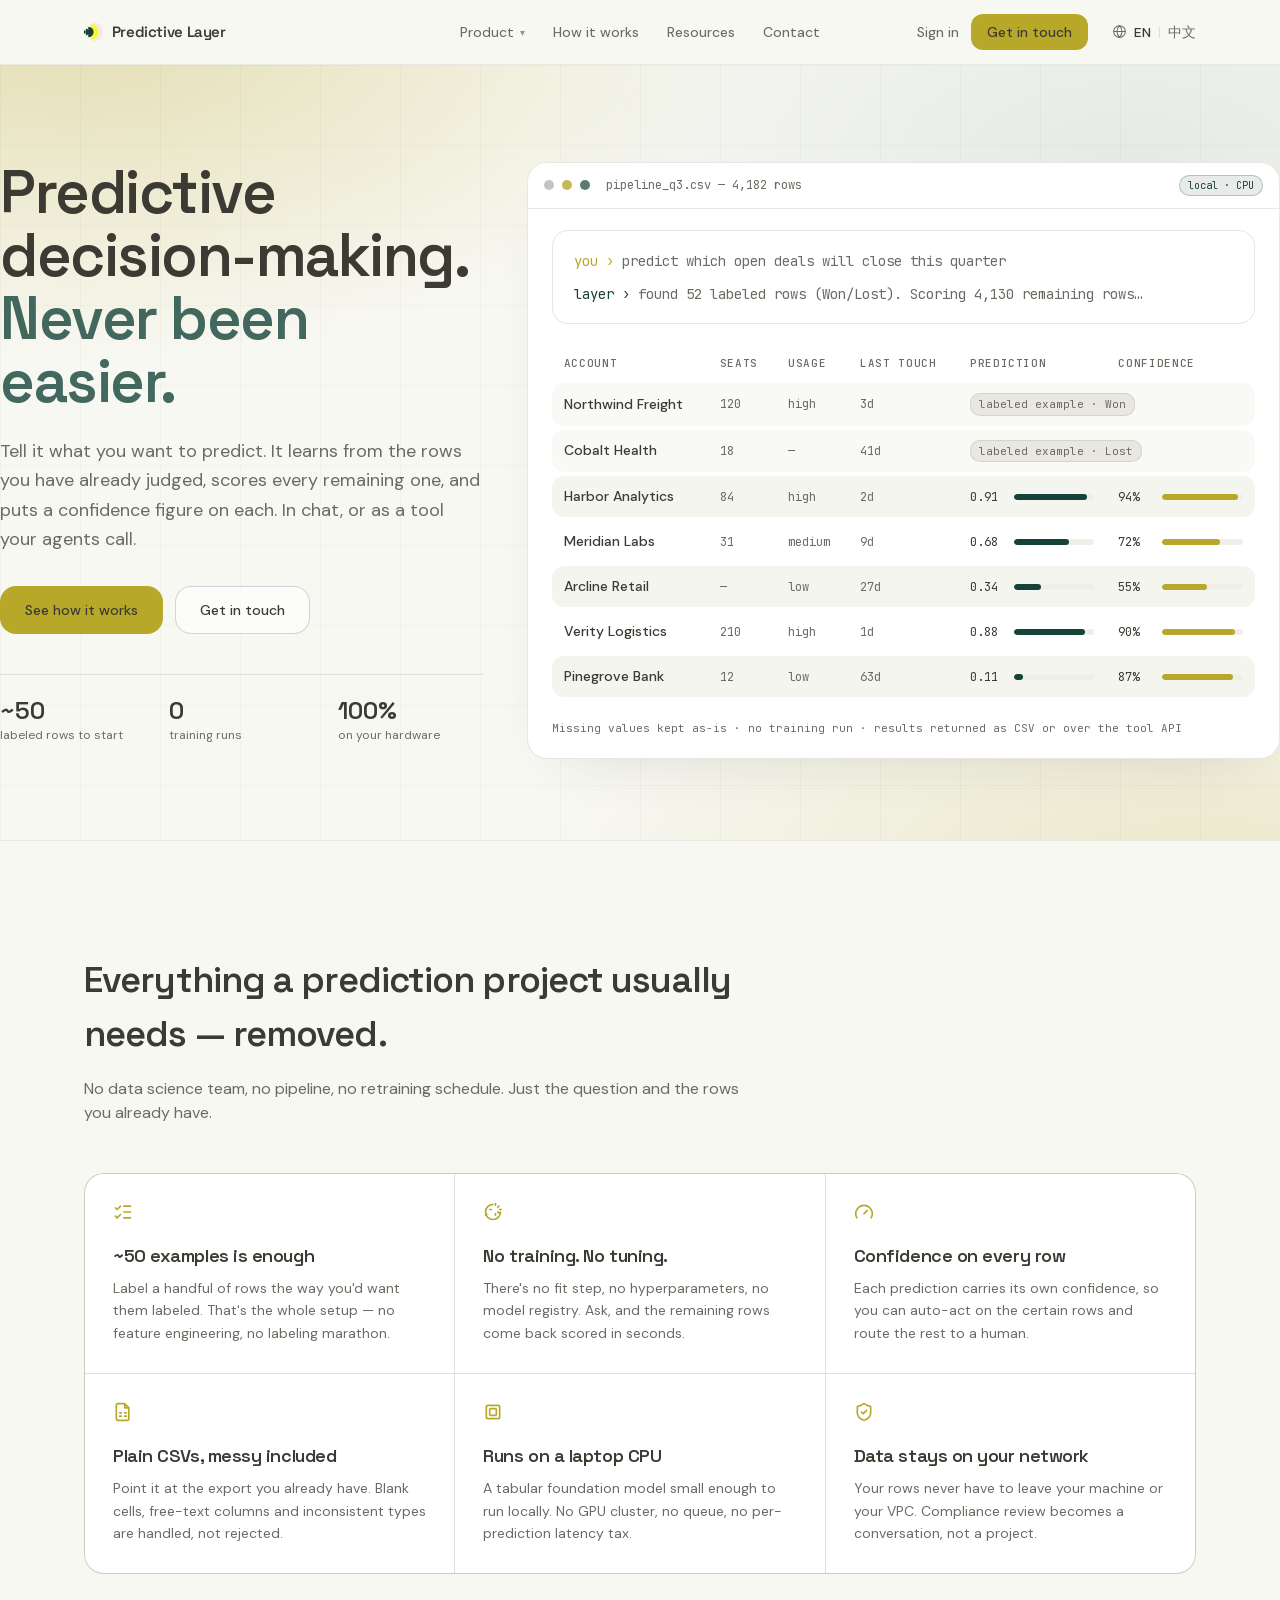
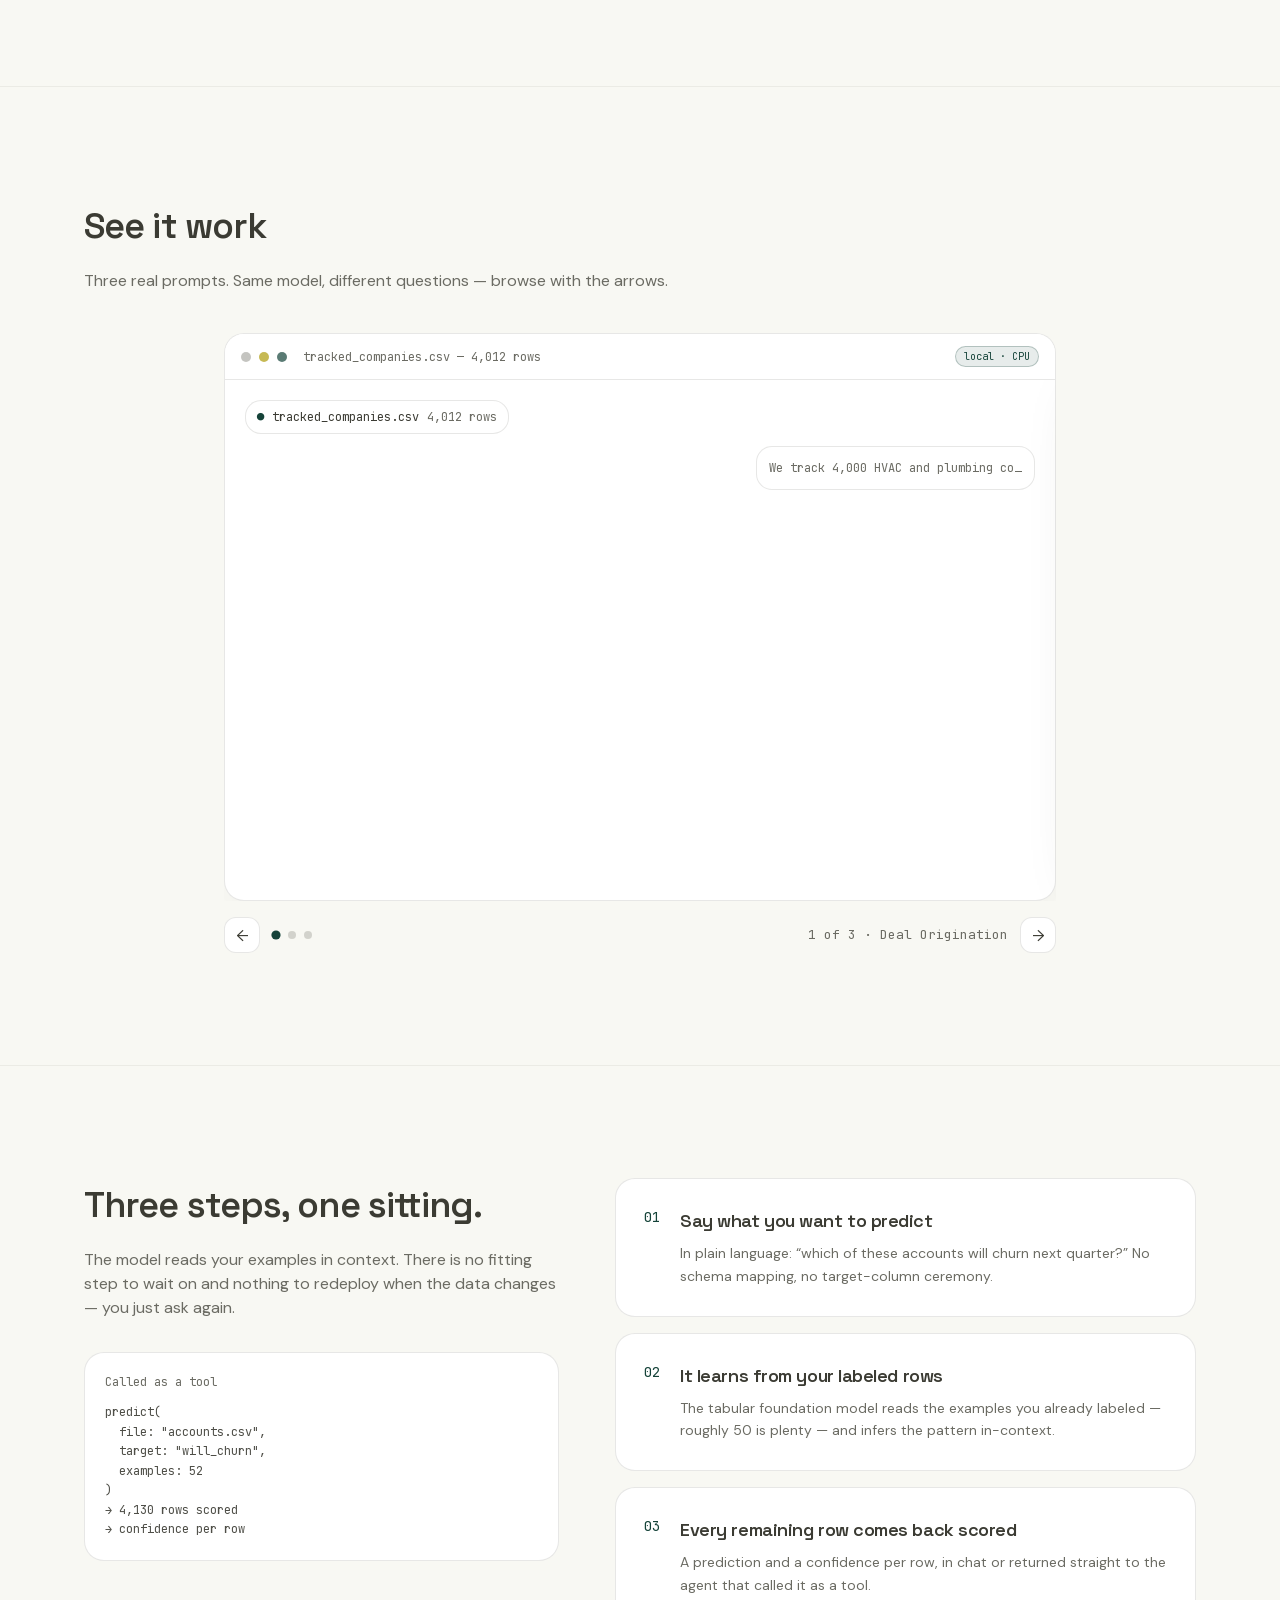
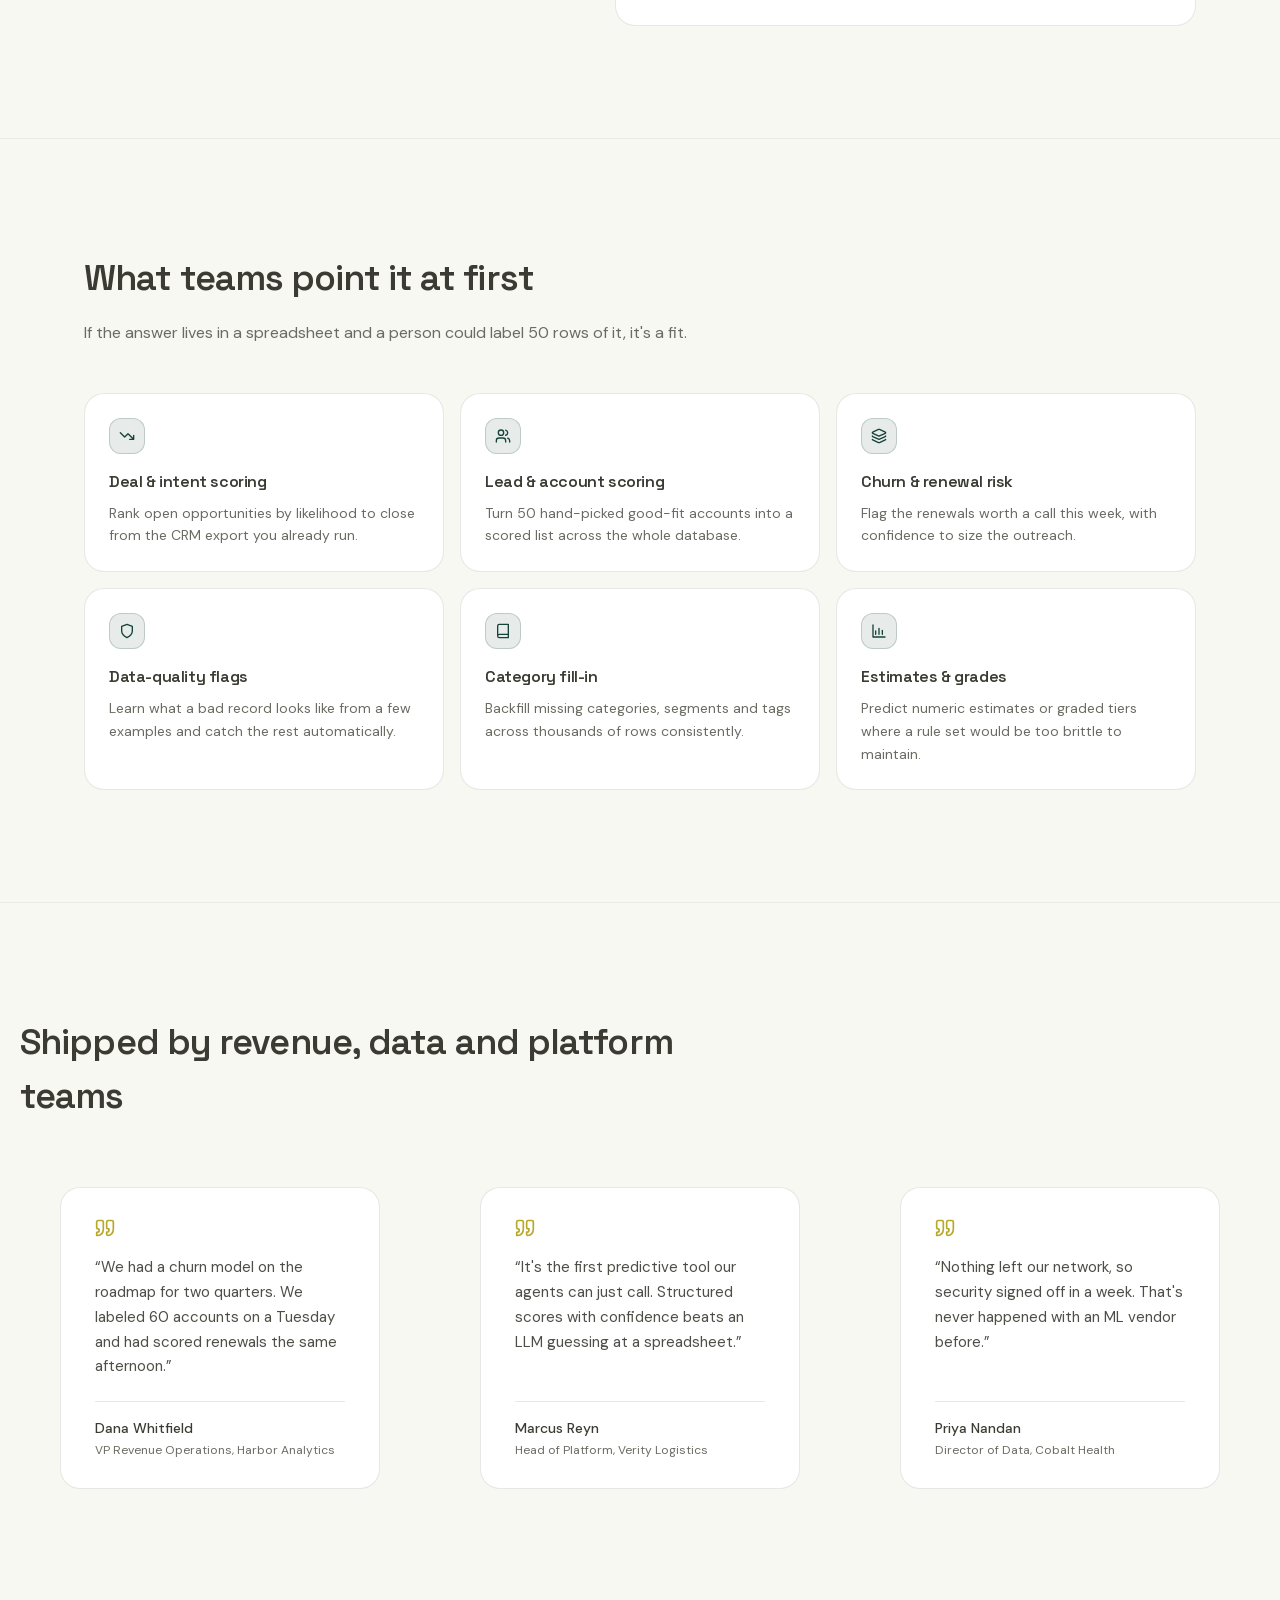
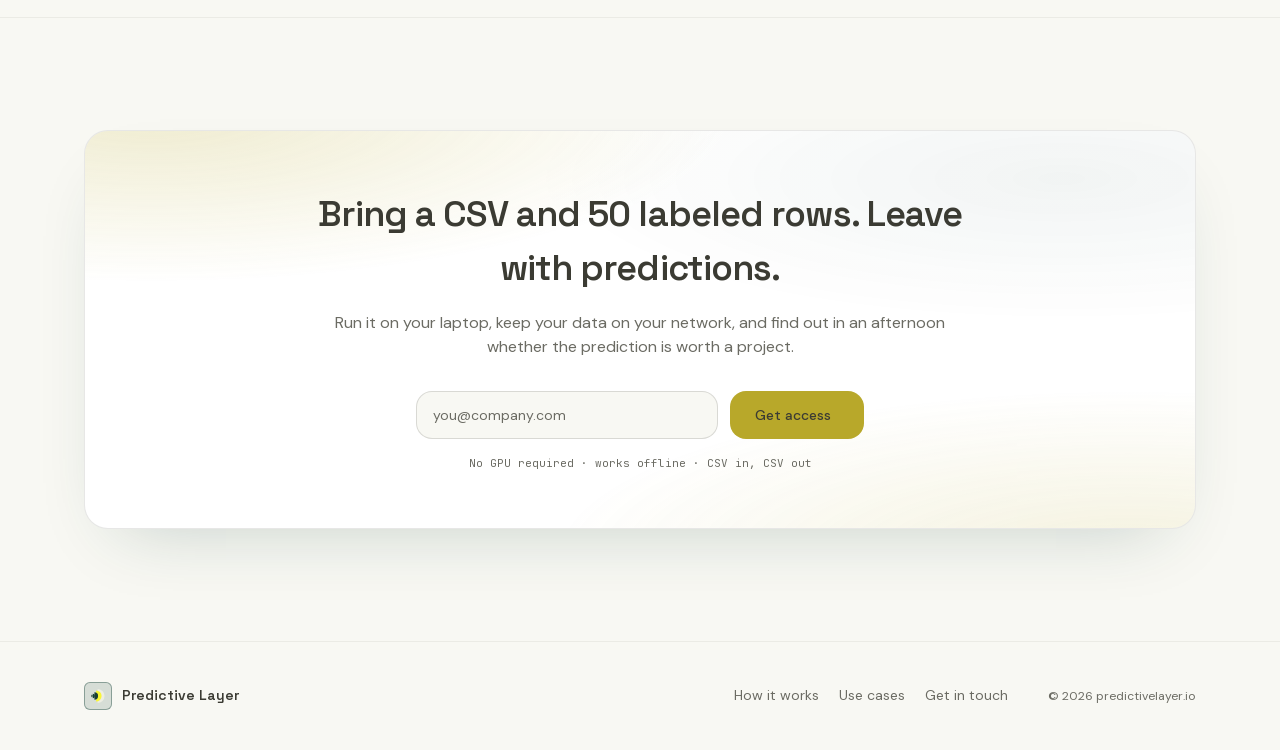
==== commit 62b40a7b: "Fix crammed spacing under hero CTA and on bare sections. Add a 3.5rem gap between the CTA row and th" ====
--- a/index.html
+++ b/index.html
@@ -6,7 +6,7 @@
 <title>predictivelayer.io — predictive decision-making, never been easier</title>
 <meta name="description" content="Say what you want to predict. It learns from your labeled examples and scores every remaining row, with a confidence figure on each. In chat, or as a tool your agents call.">
 <meta name="theme-color" content="#f8f8f3">
-<link rel="stylesheet" href="styles.css?v=45">
+<link rel="stylesheet" href="styles.css?v=46">
 <link rel="icon" href="/logo.svg" type="image/svg+xml">
 </head>
 <body>
--- a/styles.css
+++ b/styles.css
@@ -560,6 +560,18 @@
   position: relative;
   min-width: 0;
   width: 100%;
+}
+/* Space between the CTA row and the run window on stacked page heroes */
+.btn-row + .hero-visual { margin-top: 3.5rem; }
+
+/* Sections with no .rule class still keep the page's vertical rhythm */
+main > section:not(.hero):not(.rule):not(.tight) { padding: 5rem 0; }
+@media (min-width: 640px) {
+  main > section:not(.hero):not(.rule):not(.tight) { padding: 7rem 0; }
+}
+section.tight { padding: 2.5rem 0 4.5rem; }
+@media (min-width: 640px) {
+  section.tight { padding: 3rem 0 6rem; }
 }
 
 /* Static ScoreDemo panel (hero right) */
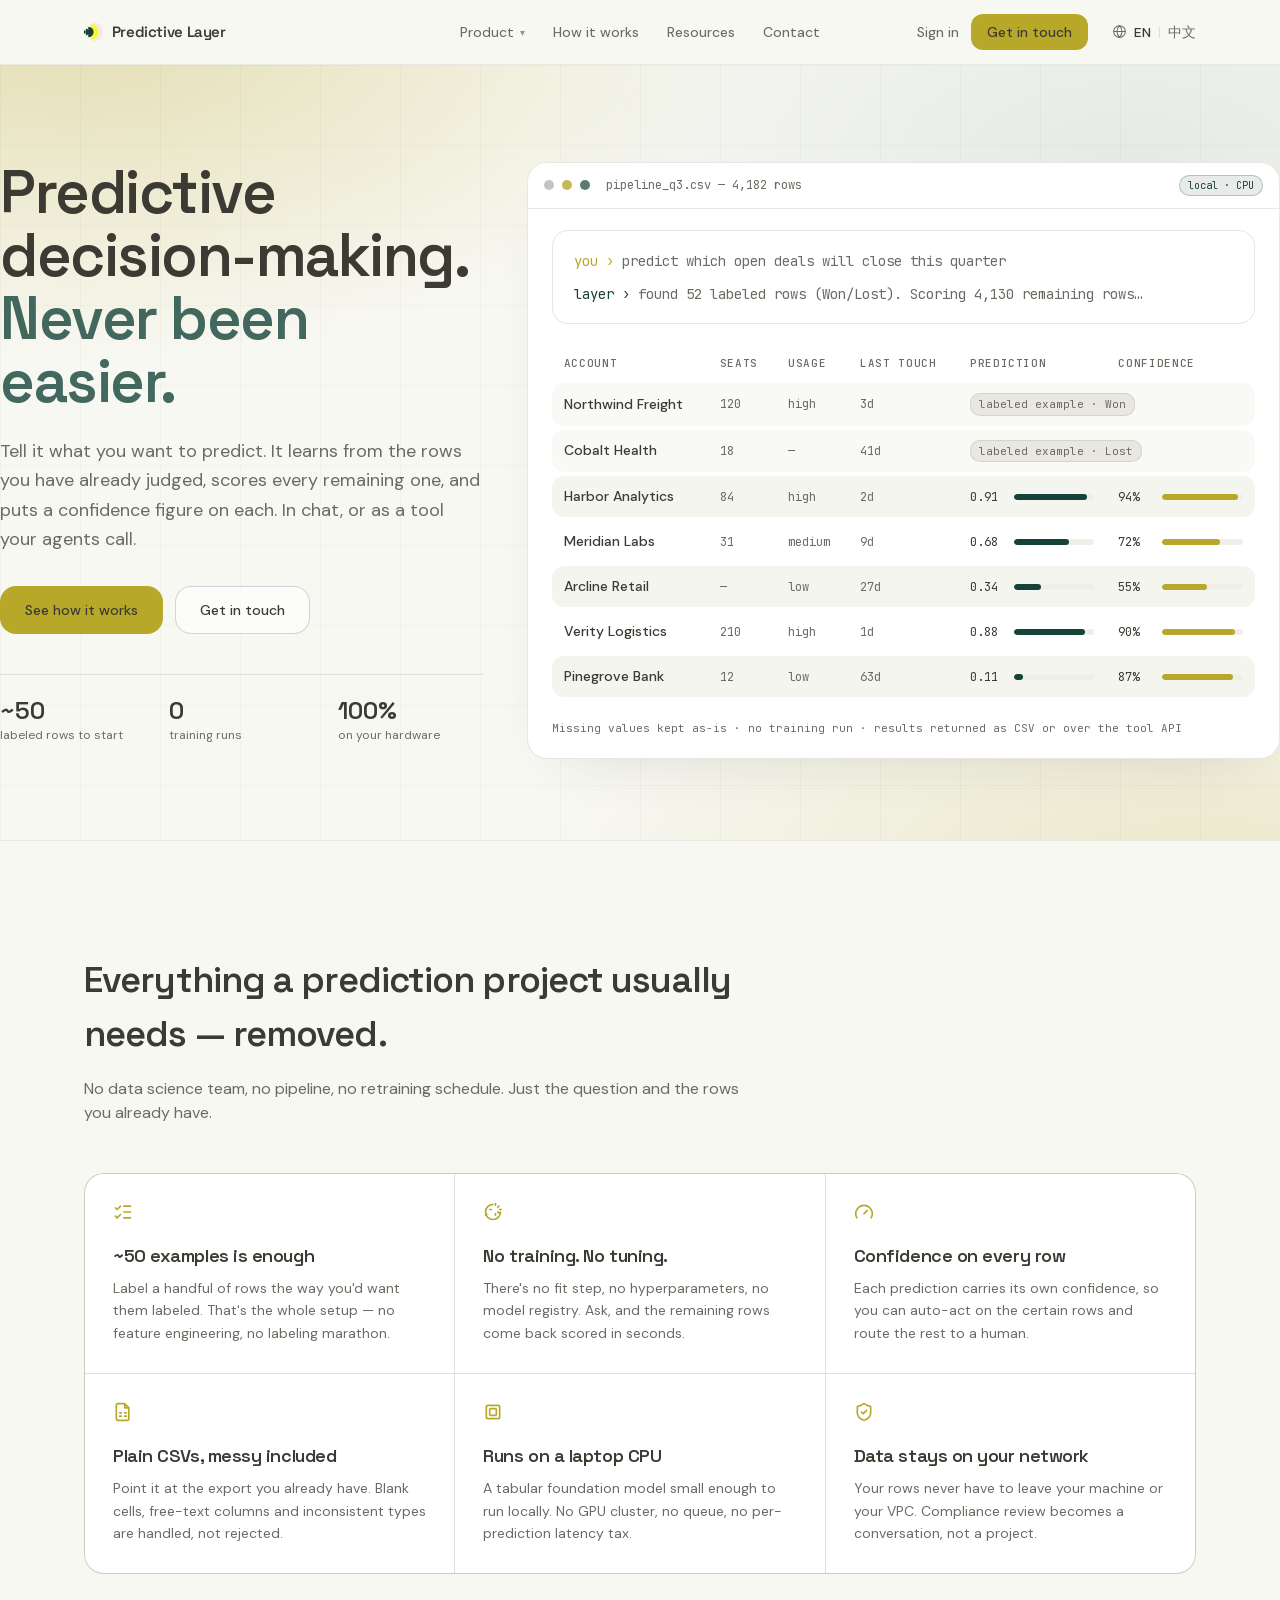
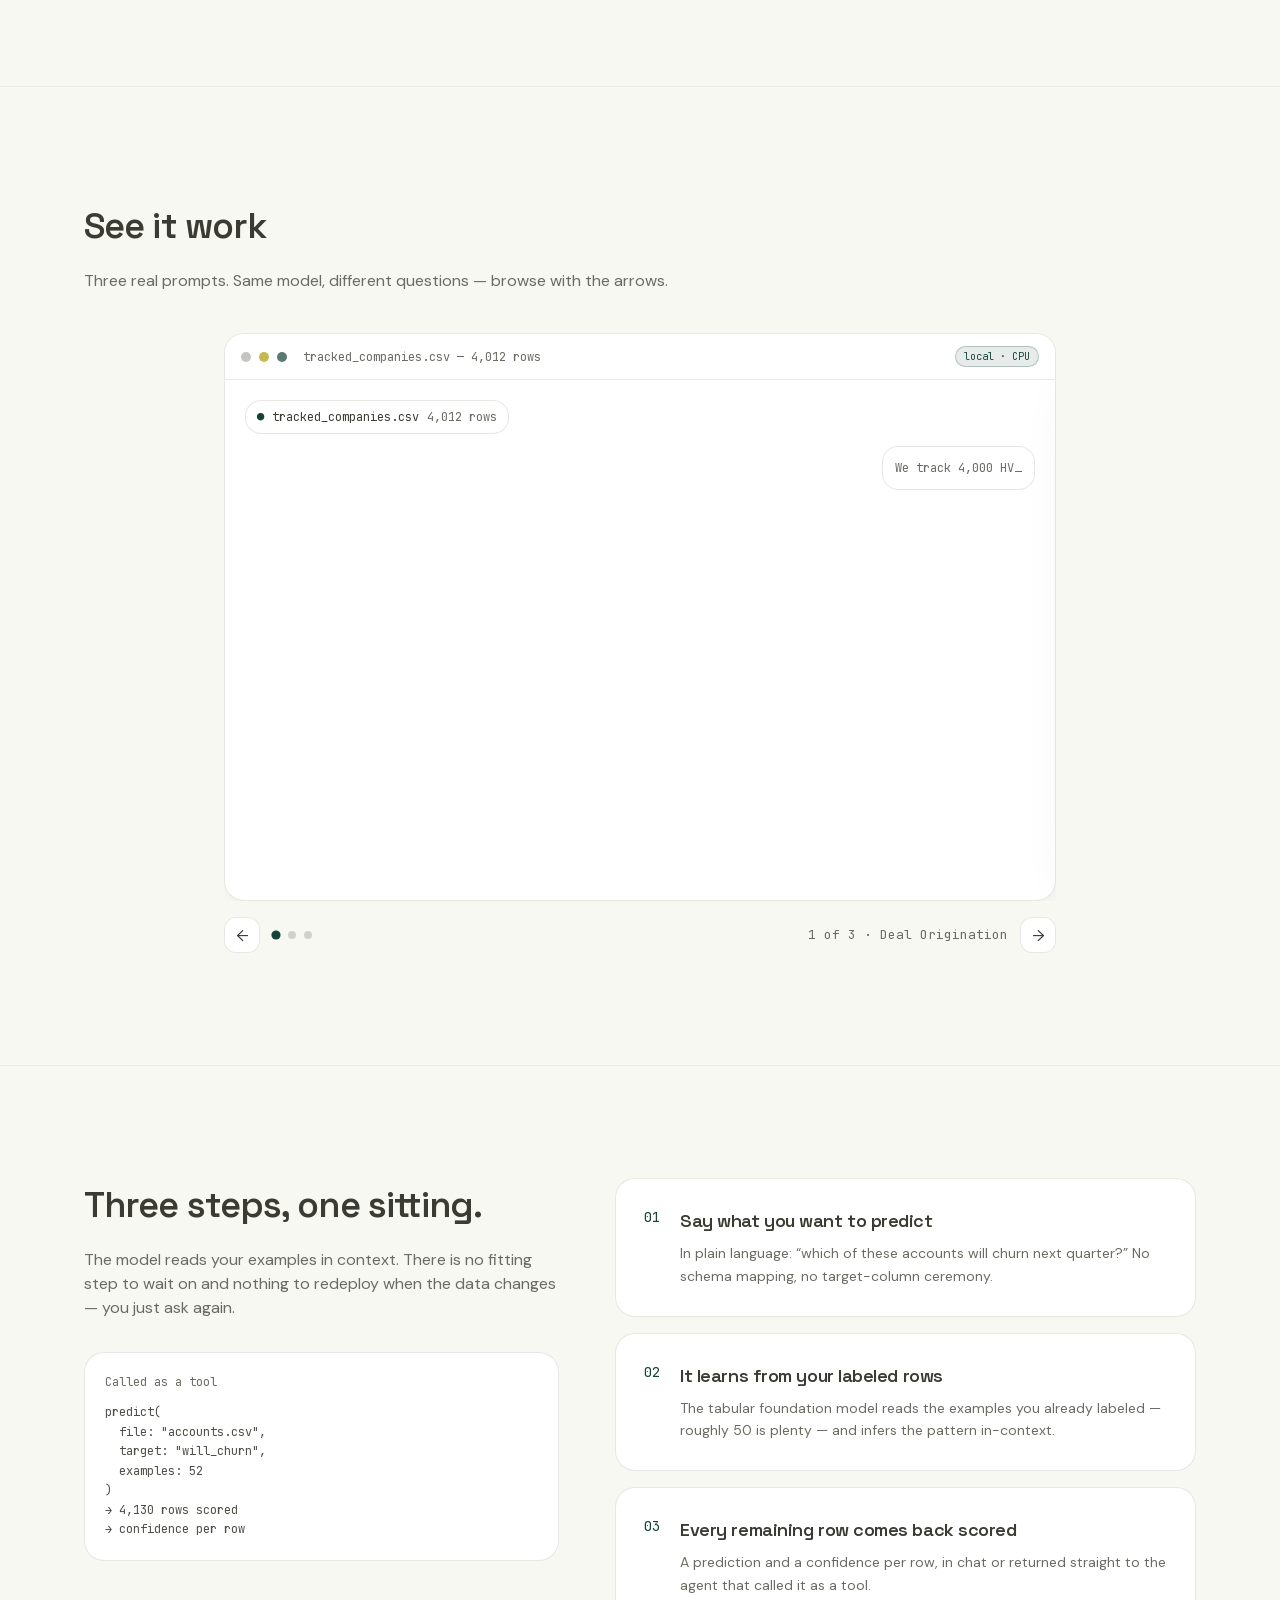
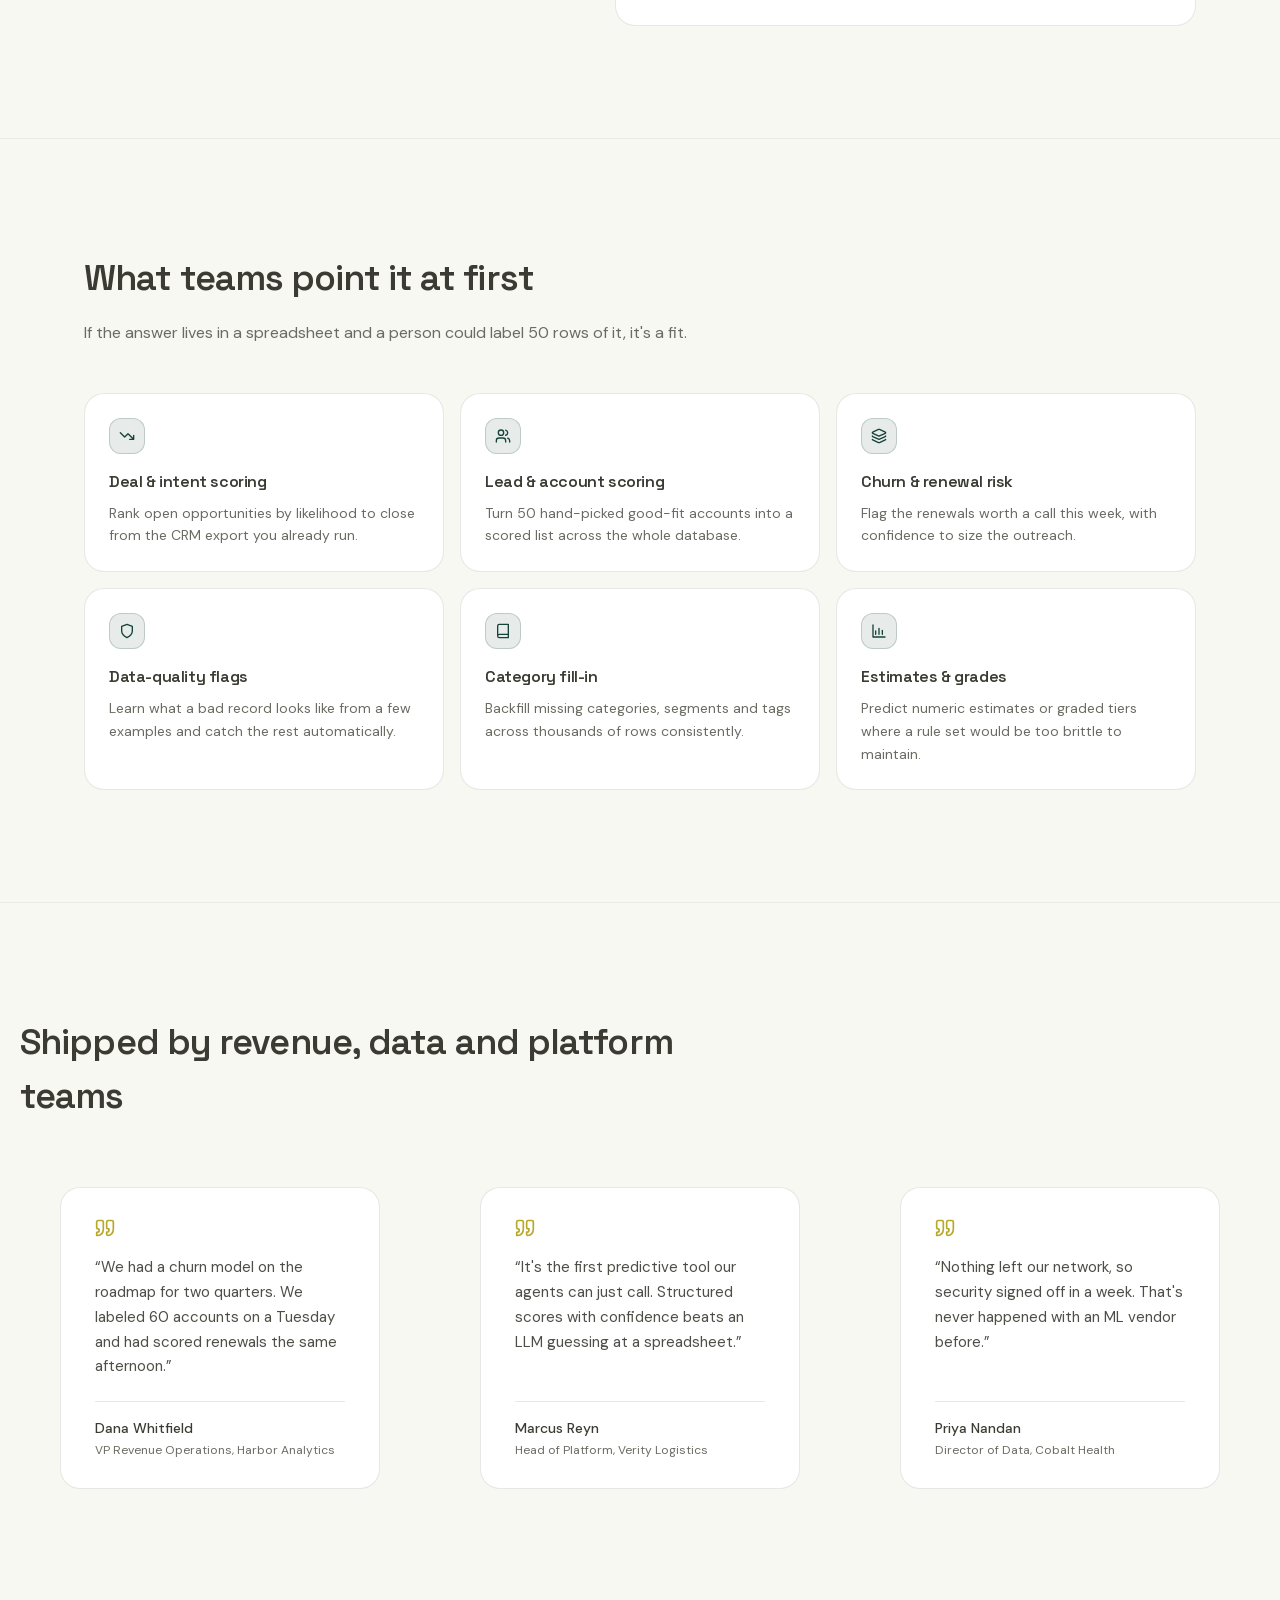
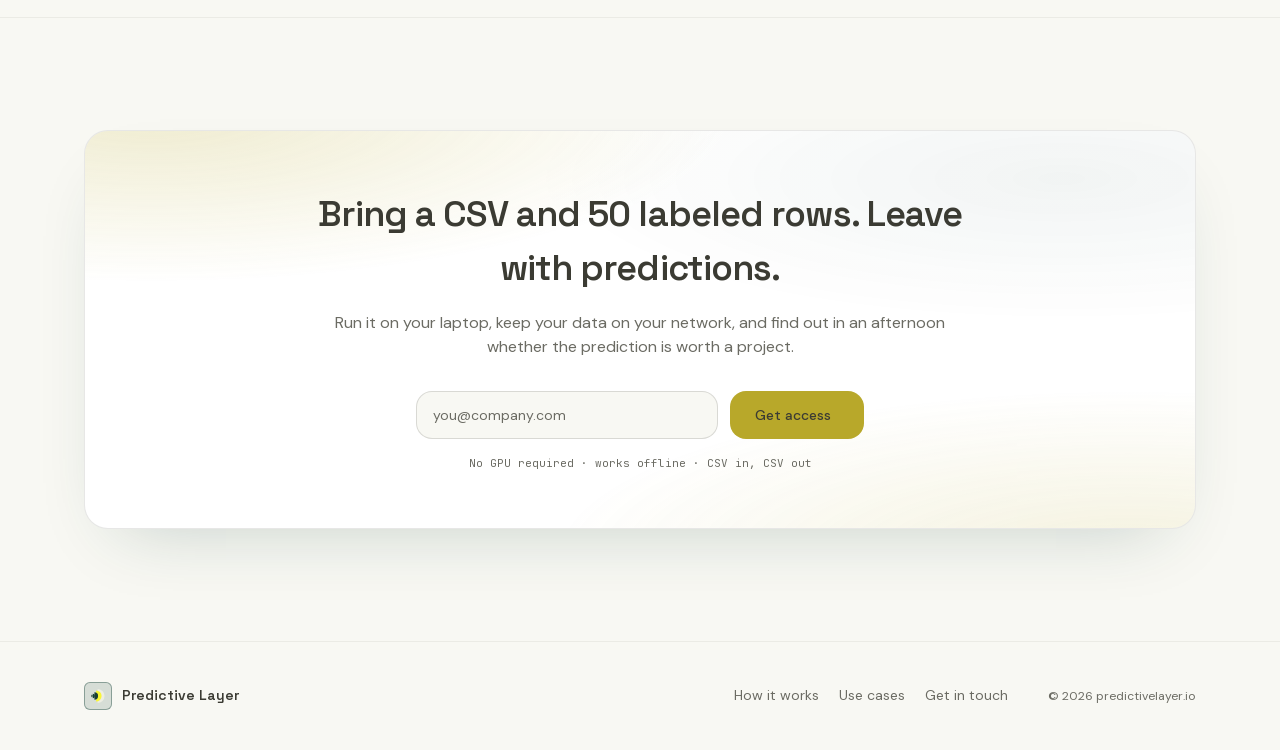
==== commit 3e4ab142: "Add Vibration analysis product page and nav entry. Ship /vibration_analysis with a Field badge in th" ====
--- a/index.html
+++ b/index.html
@@ -25,6 +25,10 @@
           <a class="menu-item" href="product.html">
             <span class="menu-title">Drop and Predict <span class="menu-tag soft">Fast</span></span>
             <span class="menu-desc">Already have the rows and the labels? Drop in two CSVs and get a scored column back.</span>
+          </a>
+          <a class="menu-item" href="vibration_analysis/">
+            <span class="menu-title">Vibration analysis <span class="menu-tag soft">Field</span></span>
+            <span class="menu-desc">Describe turbine-generator vibration symptoms. Cited field cases and book passages propose the next checks.</span>
           </a>
         </div>
       </div>
